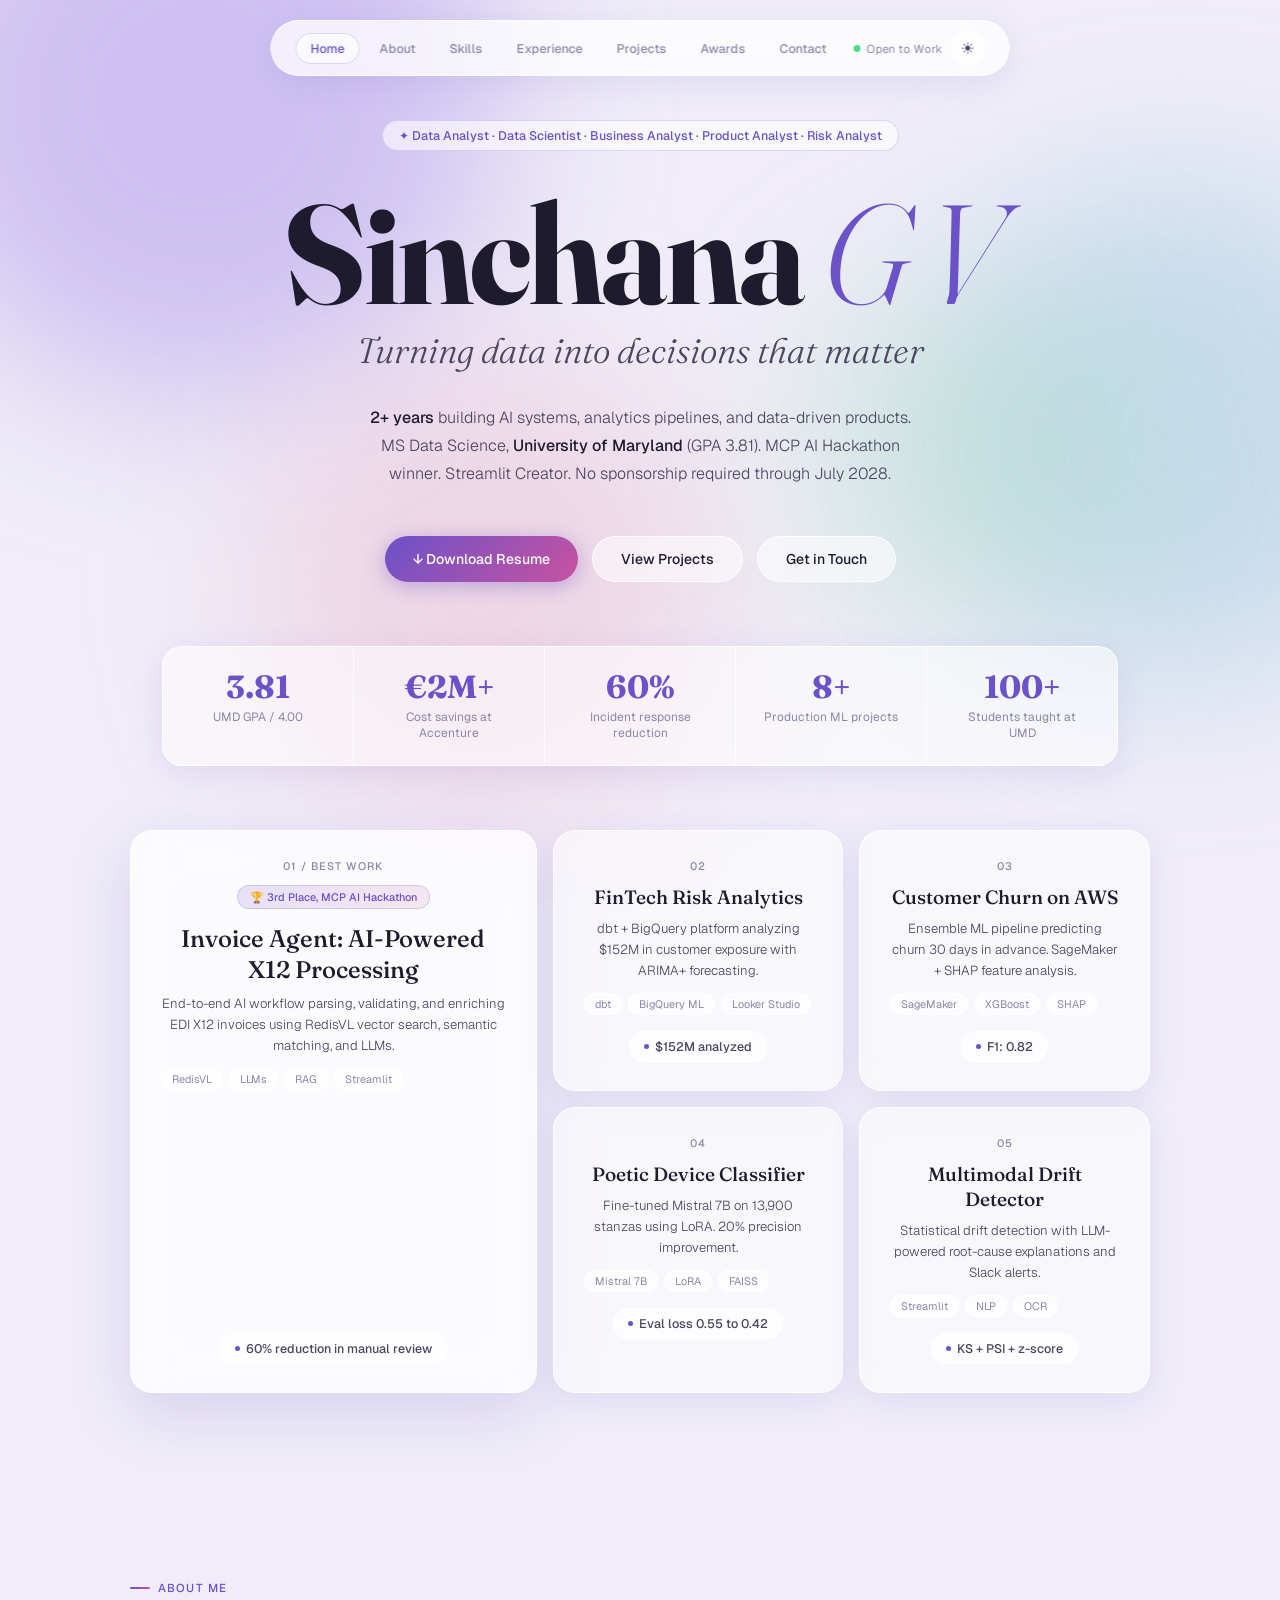
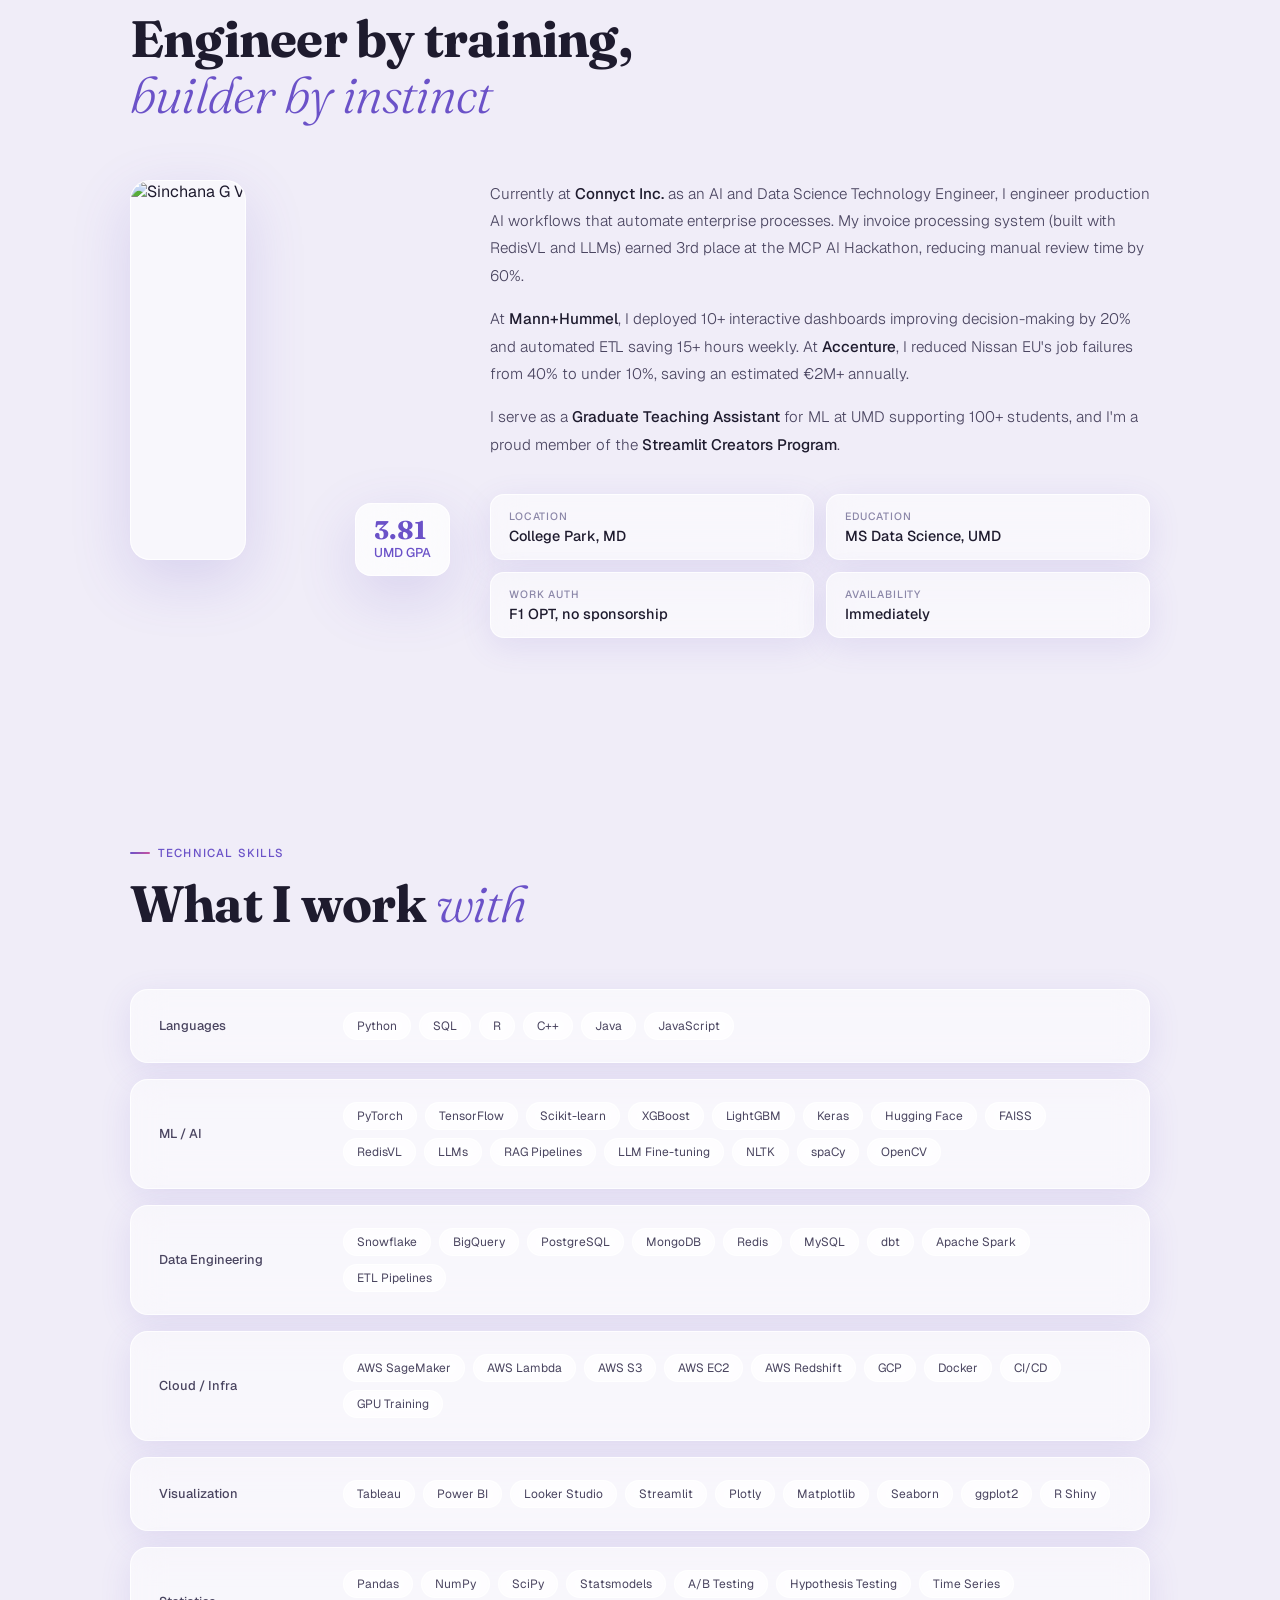
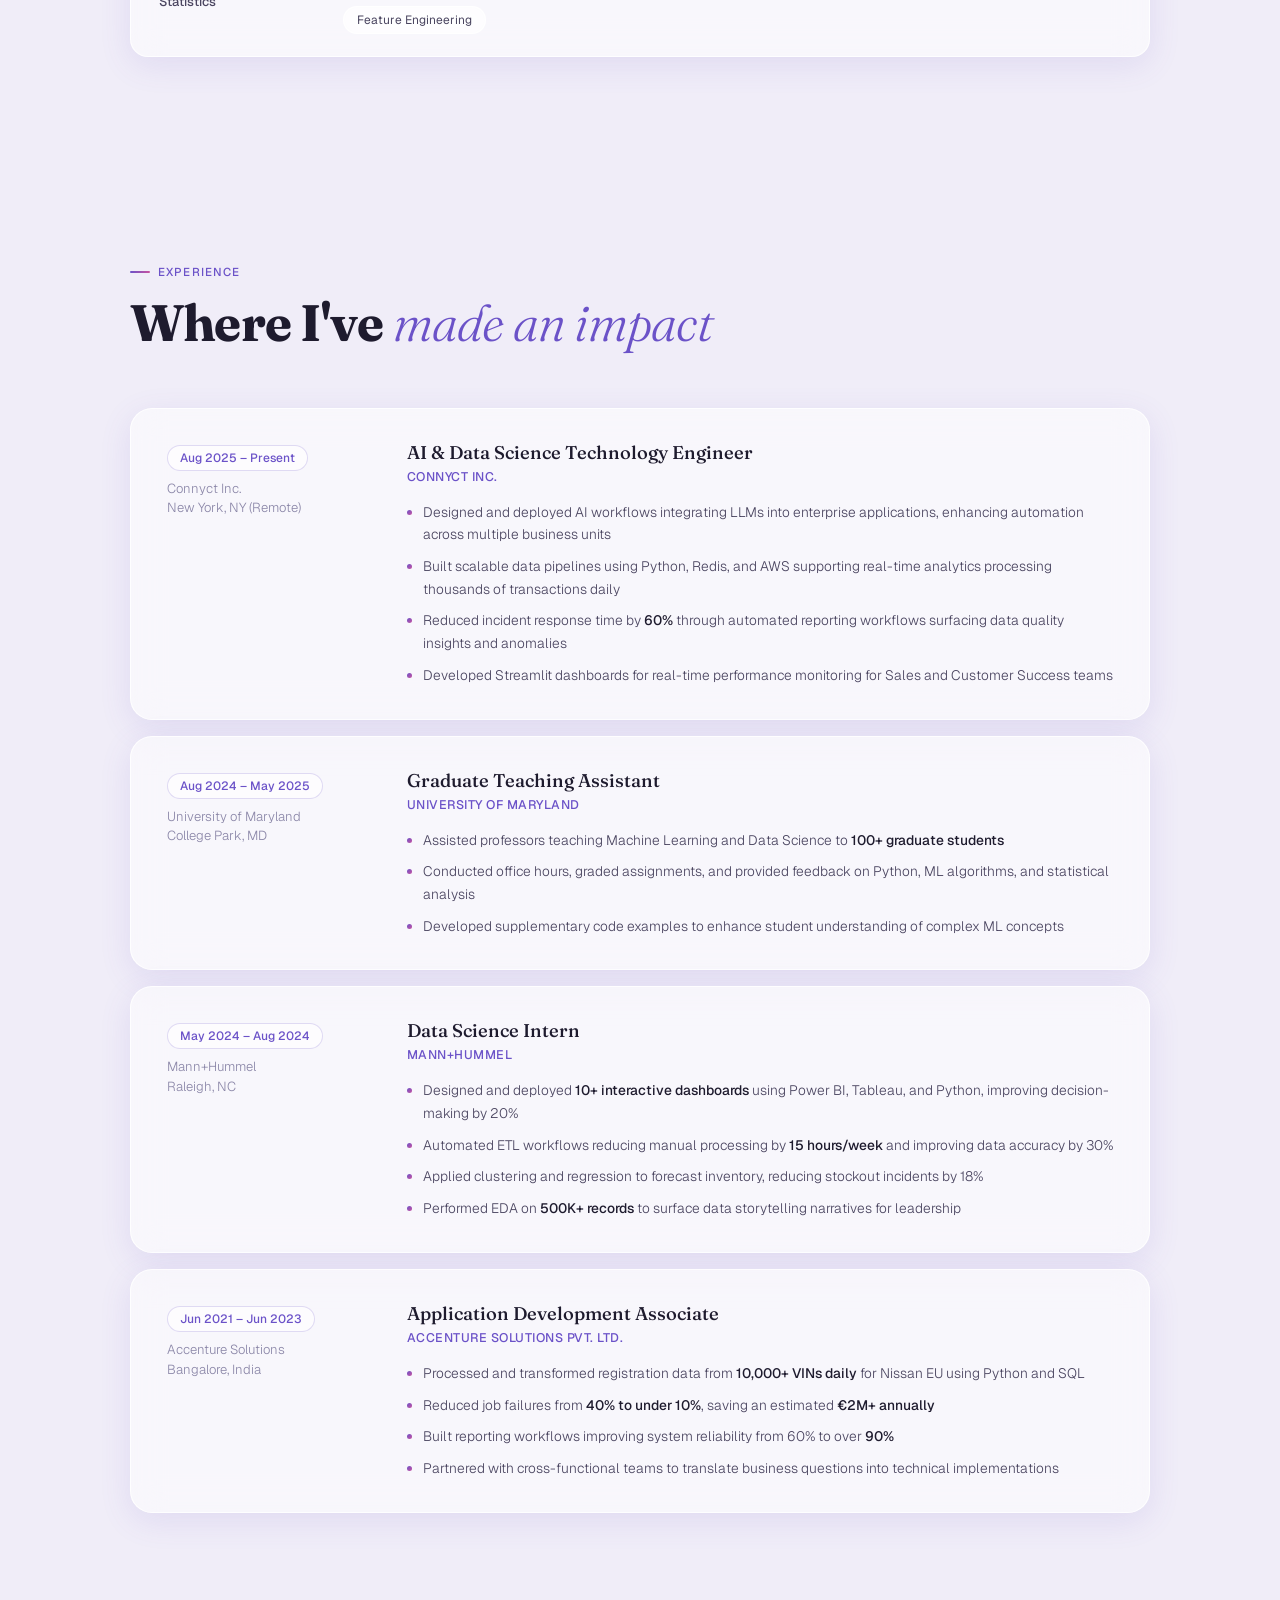
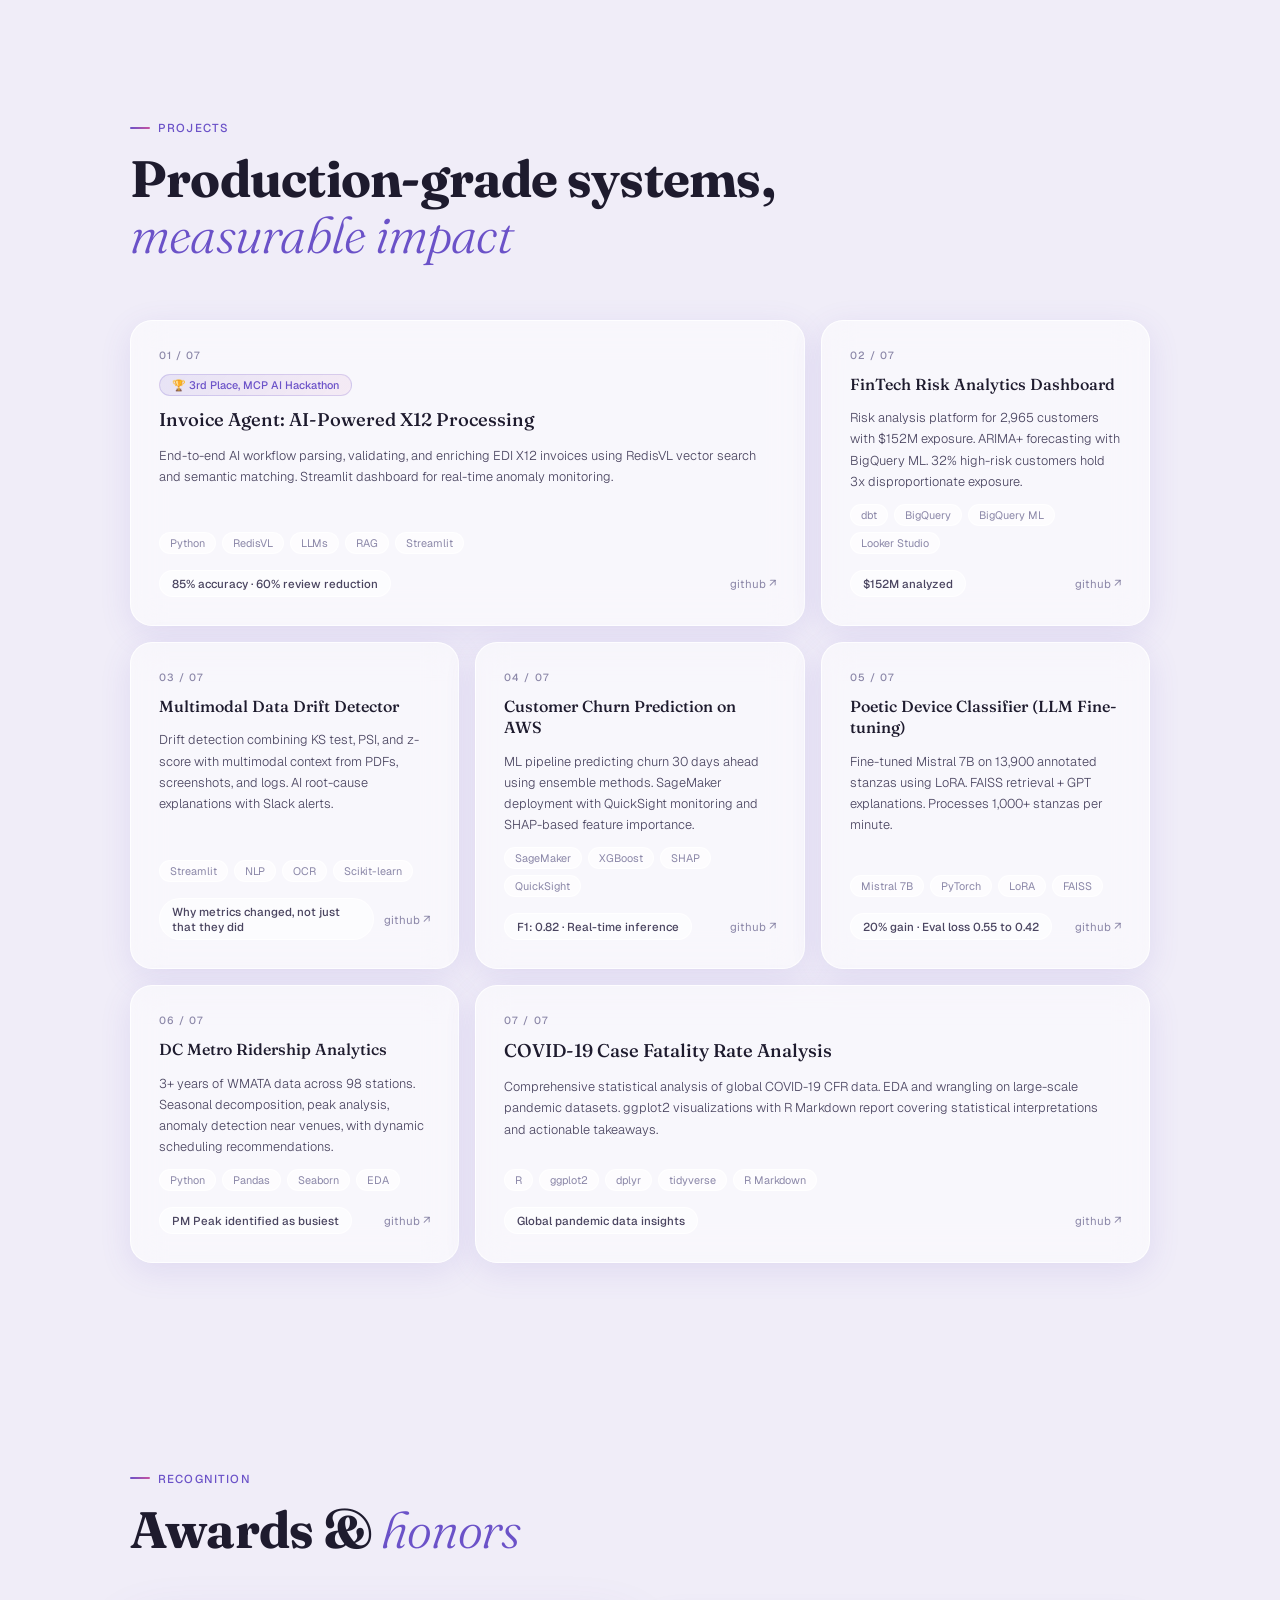
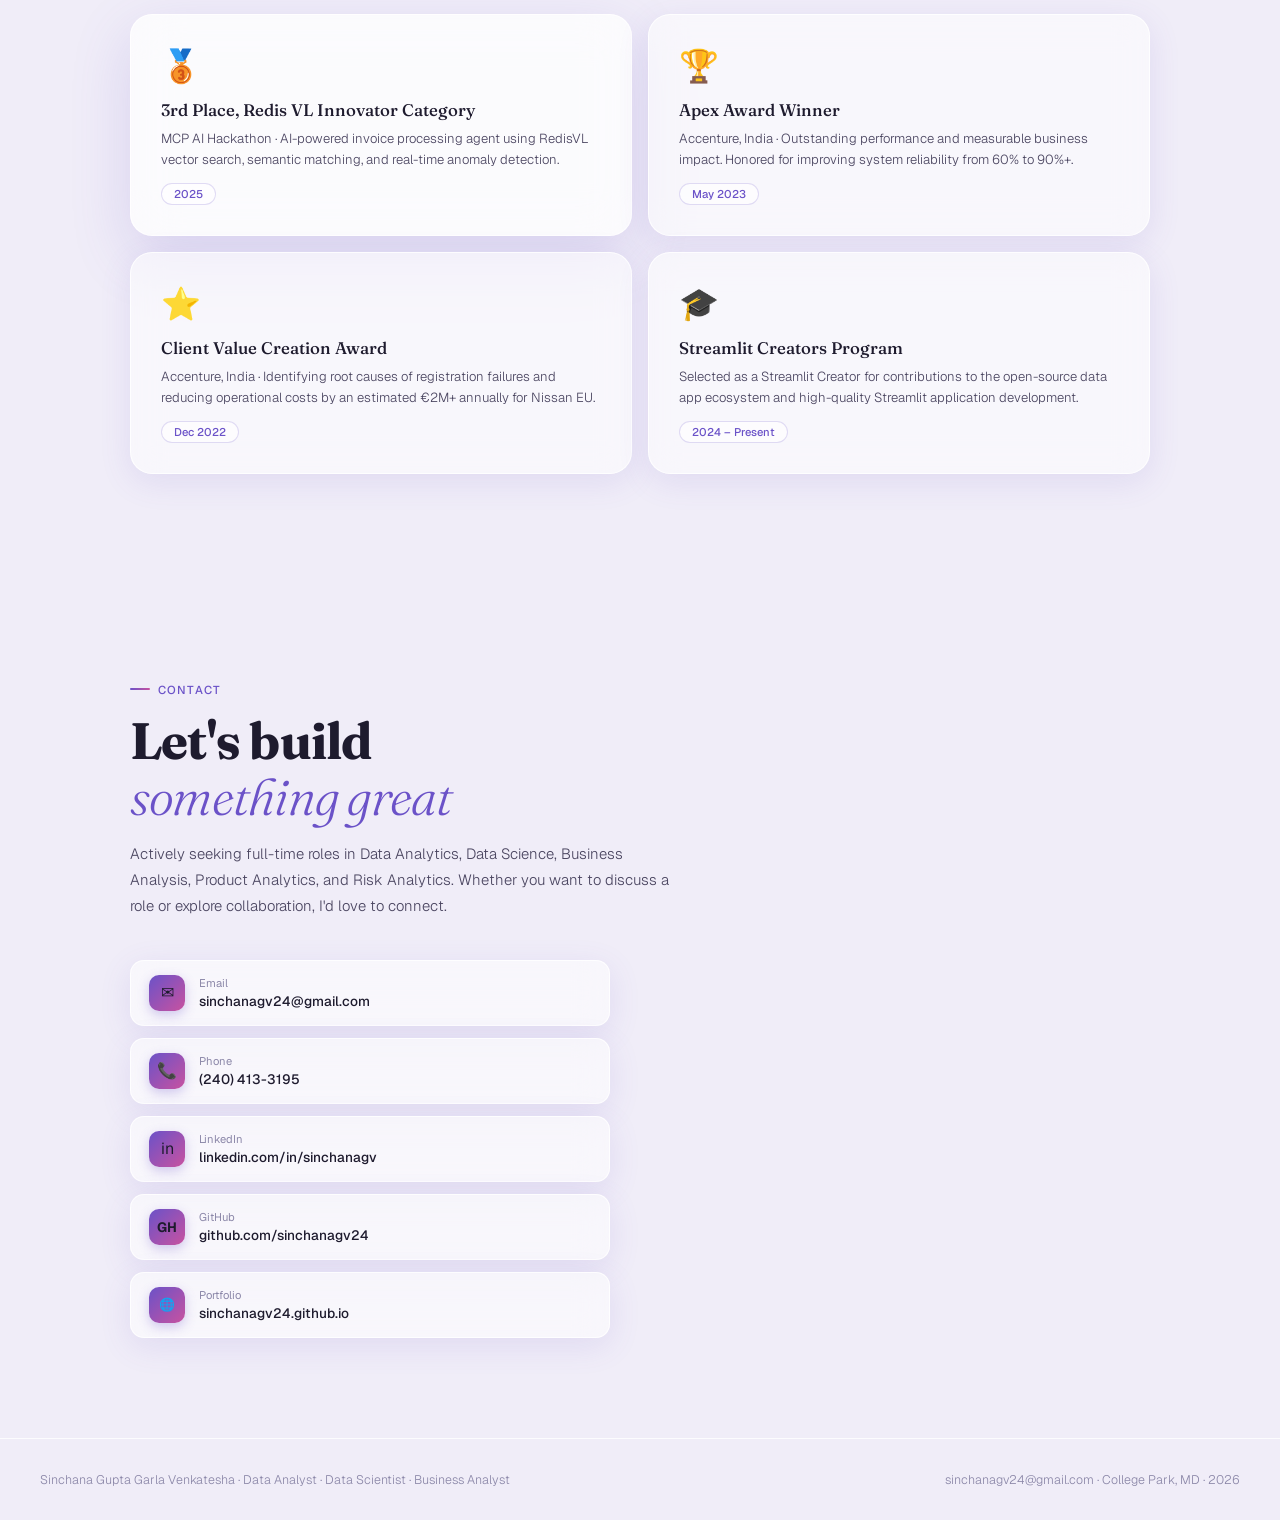
==== index.html @ f5d1636c "Update index.html" ====
<!DOCTYPE html>
<html lang="en" data-theme="light">
<head>
  <meta charset="UTF-8" />
  <meta name="viewport" content="width=device-width, initial-scale=1.0" />
  <title>Sinchana G V | Data Analyst · Data Scientist · Business Analyst</title>
  <link rel="preconnect" href="https://fonts.googleapis.com" />
  <link rel="preconnect" href="https://fonts.gstatic.com" crossorigin />
  <link href="https://fonts.googleapis.com/css2?family=Fraunces:ital,opsz,wght@0,9..144,300;0,9..144,500;0,9..144,700;1,9..144,300&family=Geist:wght@300;400;500&display=swap" rel="stylesheet" />
  <style>

    /* ═══ TOKENS ═══════════════════════════════════════════ */
    :root {
      --bg:         #F0EDF8;
      --bg-b:       #E8E3F5;
      --orb1:       rgba(178,157,235,0.55);
      --orb2:       rgba(147,197,221,0.45);
      --orb3:       rgba(235,179,200,0.4);
      --orb4:       rgba(168,220,190,0.35);
      --glass:      rgba(255,255,255,0.55);
      --glass-b:    rgba(255,255,255,0.75);
      --glass-bdr:  rgba(255,255,255,0.8);
      --text:       #1E1B2E;
      --text-2:     #4A4560;
      --muted:      #8B87A8;
      --accent:     #6B52C8;
      --accent-2:   #C852A0;
      --pill-bg:    rgba(255,255,255,0.6);
      --pill-bdr:   rgba(107,82,200,0.2);
      --shadow:     0 8px 32px rgba(107,82,200,0.12);
      --shadow-lg:  0 20px 60px rgba(107,82,200,0.18);
    }
    [data-theme="dark"] {
      --bg:         #0F0D1A;
      --bg-b:       #160F2A;
      --orb1:       rgba(100,70,180,0.4);
      --orb2:       rgba(40,110,160,0.35);
      --orb3:       rgba(160,50,120,0.3);
      --orb4:       rgba(40,140,100,0.25);
      --glass:      rgba(255,255,255,0.05);
      --glass-b:    rgba(255,255,255,0.08);
      --glass-bdr:  rgba(255,255,255,0.12);
      --text:       #EDE9FF;
      --text-2:     #B8B0D8;
      --muted:      #6B6590;
      --accent:     #9D82F0;
      --accent-2:   #F07EC0;
      --pill-bg:    rgba(255,255,255,0.06);
      --pill-bdr:   rgba(157,130,240,0.25);
      --shadow:     0 8px 32px rgba(0,0,0,0.4);
      --shadow-lg:  0 20px 60px rgba(0,0,0,0.5);
    }

    /* ═══ BASE ══════════════════════════════════════════════ */
    *, *::before, *::after { box-sizing: border-box; margin: 0; padding: 0; }
    html { scroll-behavior: smooth; }
    body {
      font-family: 'Geist', sans-serif;
      background: var(--bg);
      color: var(--text);
      overflow-x: hidden;
      transition: background 0.4s, color 0.3s;
      min-height: 100vh;
    }
    a { color: inherit; text-decoration: none; }

    /* ═══ AMBIENT ORBS ══════════════════════════════════════ */
    .orbs {
      position: fixed; inset: 0; pointer-events: none; z-index: 0;
      overflow: hidden;
    }
    .orb {
      position: absolute; border-radius: 50%;
      filter: blur(80px); animation: drift 18s ease-in-out infinite;
    }
    .orb-1 { width: 600px; height: 600px; background: var(--orb1); top: -200px; left: -100px; animation-delay: 0s; }
    .orb-2 { width: 500px; height: 500px; background: var(--orb2); top: 20%; right: -150px; animation-delay: -6s; }
    .orb-3 { width: 450px; height: 450px; background: var(--orb3); bottom: 10%; left: 20%; animation-delay: -12s; }
    .orb-4 { width: 350px; height: 350px; background: var(--orb4); bottom: 30%; right: 10%; animation-delay: -9s; }
    @keyframes drift {
      0%,100% { transform: translate(0,0) scale(1); }
      33%      { transform: translate(30px,-40px) scale(1.05); }
      66%      { transform: translate(-20px, 25px) scale(0.97); }
    }

    /* ═══ NAV ════════════════════════════════════════════════ */
    nav {
      position: fixed; top: 20px; left: 50%; transform: translateX(-50%);
      z-index: 300;
      background: var(--glass-b);
      backdrop-filter: blur(20px);
      -webkit-backdrop-filter: blur(20px);
      border: 1px solid var(--glass-bdr);
      border-radius: 999px;
      padding: 10px 24px;
      display: flex; align-items: center; gap: 6px;
      box-shadow: var(--shadow);
    }
    nav a {
      font-size: 0.78rem; font-weight: 500; color: var(--muted);
      padding: 6px 14px; border-radius: 999px;
      transition: all 0.2s; white-space: nowrap;
    }
    nav a:hover { color: var(--text); background: var(--glass); }
    nav a.active {
      color: var(--accent); background: var(--pill-bg);
      border: 1px solid var(--pill-bdr);
    }
    .nav-divider {
      width: 1px; height: 18px;
      background: var(--glass-bdr); flex-shrink: 0;
    }
    .nav-right { display: flex; align-items: center; gap: 8px; }
    .nav-status {
      display: flex; align-items: center; gap: 6px;
      font-size: 0.72rem; color: var(--muted); white-space: nowrap;
    }
    .nav-status .pulse {
      width: 7px; height: 7px; border-radius: 50%; background: #4ADE80;
      box-shadow: 0 0 0 0 rgba(74,222,128,0.6);
      animation: sonar 2s ease-out infinite;
    }
    @keyframes sonar {
      0%  { box-shadow: 0 0 0 0 rgba(74,222,128,0.6); }
      70% { box-shadow: 0 0 0 8px rgba(74,222,128,0); }
      100%{ box-shadow: 0 0 0 0 rgba(74,222,128,0); }
    }
    .theme-toggle {
      width: 34px; height: 34px; border-radius: 50%;
      background: var(--glass); border: 1px solid var(--glass-bdr);
      cursor: pointer; display: flex; align-items: center;
      justify-content: center; font-size: 1rem;
      transition: background 0.2s; color: var(--text-2);
    }
    .theme-toggle:hover { background: var(--glass-b); }

    /* ═══ LAYOUT ════════════════════════════════════════════ */
    main { position: relative; z-index: 1; }
    .wrap { max-width: 1100px; margin: 0 auto; padding: 0 40px; }

    /* ═══ GLASS CARD ════════════════════════════════════════ */
    .glass {
      background: var(--glass);
      backdrop-filter: blur(16px);
      -webkit-backdrop-filter: blur(16px);
      border: 1px solid var(--glass-bdr);
      border-radius: 24px;
      box-shadow: var(--shadow);
    }
    .glass-strong {
      background: var(--glass-b);
      backdrop-filter: blur(24px);
      -webkit-backdrop-filter: blur(24px);
      border: 1px solid var(--glass-bdr);
      border-radius: 24px;
      box-shadow: var(--shadow-lg);
    }

    /* ═══ HERO ═══════════════════════════════════════════════ */
    #home {
      min-height: 100vh;
      display: flex; flex-direction: column;
      justify-content: center; align-items: center;
      text-align: center;
      padding: 120px 40px 80px;
    }
    .hero-kicker {
      display: inline-flex; align-items: center; gap: 8px;
      font-size: 0.78rem; font-weight: 500; color: var(--accent);
      background: var(--pill-bg); border: 1px solid var(--pill-bdr);
      padding: 6px 16px; border-radius: 999px;
      margin-bottom: 36px;
      backdrop-filter: blur(8px);
    }
    .hero-name {
      font-family: 'Fraunces', serif;
      font-size: clamp(4.5rem, 11vw, 9rem);
      font-weight: 700;
      line-height: 0.95;
      letter-spacing: -0.02em;
      margin-bottom: 8px;
    }
    .hero-name .italic { font-style: italic; font-weight: 300; color: var(--accent); }
    .hero-role {
      font-family: 'Fraunces', serif;
      font-size: clamp(1.4rem, 3vw, 2.2rem);
      font-weight: 300; font-style: italic;
      color: var(--text-2); margin-bottom: 32px;
    }
    .hero-bio {
      font-size: 1rem; font-weight: 300; line-height: 1.75;
      color: var(--text-2); max-width: 560px; margin: 0 auto 48px;
    }
    .hero-bio strong { font-weight: 500; color: var(--text); }
    .hero-actions { display: flex; gap: 14px; justify-content: center; flex-wrap: wrap; }
    .btn-glow {
      padding: 13px 28px; border-radius: 999px;
      font-size: 0.88rem; font-weight: 500;
      cursor: pointer; border: none;
      display: inline-flex; align-items: center; gap: 8px;
      text-decoration: none; transition: all 0.25s;
    }
    .btn-primary {
      background: linear-gradient(135deg, var(--accent), var(--accent-2));
      color: #fff;
      box-shadow: 0 4px 20px rgba(107,82,200,0.4);
    }
    .btn-primary:hover { transform: translateY(-2px); box-shadow: 0 8px 28px rgba(107,82,200,0.5); }
    .btn-ghost {
      background: var(--glass);
      backdrop-filter: blur(12px);
      border: 1px solid var(--glass-bdr);
      color: var(--text);
    }
    .btn-ghost:hover { background: var(--glass-b); transform: translateY(-2px); }

    /* hero stat strip */
    .hero-stats {
      display: flex; gap: 0;
      margin-top: 64px;
      background: var(--glass);
      backdrop-filter: blur(16px);
      border: 1px solid var(--glass-bdr);
      border-radius: 20px;
      overflow: hidden;
      box-shadow: var(--shadow);
    }
    .h-stat {
      flex: 1; padding: 24px 28px; text-align: center;
      border-right: 1px solid var(--glass-bdr);
    }
    .h-stat:last-child { border-right: none; }
    .h-stat-val {
      font-family: 'Fraunces', serif;
      font-size: 2rem; font-weight: 700; color: var(--accent);
      line-height: 1; margin-bottom: 6px;
    }
    .h-stat-lbl { font-size: 0.75rem; font-weight: 400; color: var(--muted); }

    /* ═══ SECTION SHARED ════════════════════════════════════ */
    section { padding: 100px 0; }
    .section-tag {
      display: inline-flex; align-items: center; gap: 8px;
      font-size: 0.72rem; font-weight: 500;
      color: var(--accent); letter-spacing: 0.1em; text-transform: uppercase;
      margin-bottom: 16px;
    }
    .section-tag::before {
      content: ''; width: 20px; height: 2px;
      background: linear-gradient(90deg, var(--accent), var(--accent-2));
      border-radius: 2px;
    }
    .section-title {
      font-family: 'Fraunces', serif;
      font-size: clamp(2.2rem, 4vw, 3.5rem);
      font-weight: 700; line-height: 1.1;
      letter-spacing: -0.015em; margin-bottom: 56px;
    }
    .section-title em { font-style: italic; font-weight: 300; color: var(--accent); }

    /* ═══ FEATURED WORK ═════════════════════════════════════ */
    #home .wrap { width: 100%; max-width: 1100px; }
    .featured-grid {
      display: grid; grid-template-columns: 1.4fr 1fr 1fr;
      grid-template-rows: auto auto;
      gap: 16px; margin-top: 64px;
    }
    .feat-card {
      padding: 28px 30px; border-radius: 22px;
      transition: transform 0.25s, box-shadow 0.25s;
      cursor: default;
    }
    .feat-card:hover { transform: translateY(-4px); box-shadow: var(--shadow-lg); }
    .feat-card.big { grid-row: span 2; display: flex; flex-direction: column; justify-content: space-between; }
    .feat-num { font-size: 0.68rem; font-weight: 500; color: var(--muted); letter-spacing: 0.1em; margin-bottom: 12px; }
    .feat-card h3 { font-family: 'Fraunces', serif; font-size: 1.2rem; font-weight: 500; line-height: 1.3; margin-bottom: 8px; }
    .feat-card.big h3 { font-size: 1.5rem; }
    .feat-card p { font-size: 0.82rem; color: var(--text-2); line-height: 1.6; font-weight: 300; }
    .feat-badge {
      display: inline-flex; align-items: center; gap: 6px;
      font-size: 0.68rem; font-weight: 500;
      background: linear-gradient(135deg, rgba(107,82,200,0.15), rgba(200,82,160,0.12));
      color: var(--accent); border: 1px solid var(--pill-bdr);
      padding: 4px 12px; border-radius: 999px;
      margin-bottom: 14px;
    }
    .feat-impact {
      font-size: 0.78rem; font-weight: 500; color: var(--text-2);
      background: var(--pill-bg); border: 1px solid var(--glass-bdr);
      padding: 6px 14px; border-radius: 999px;
      display: inline-flex; align-items: center; gap: 6px;
      margin-top: 16px;
    }
    .feat-impact .dot { width: 5px; height: 5px; border-radius: 50%; background: var(--accent); }
    .feat-tech { display: flex; flex-wrap: wrap; gap: 6px; margin-top: 12px; }
    .ftag {
      font-size: 0.68rem; font-weight: 400; color: var(--muted);
      background: var(--pill-bg); border: 1px solid var(--glass-bdr);
      padding: 3px 10px; border-radius: 999px;
    }

    /* ═══ ABOUT ══════════════════════════════════════════════ */
    #about .inner {
      display: grid; grid-template-columns: 300px 1fr; gap: 60px; align-items: start;
    }
    .about-photo-wrap { position: relative; }
    .about-photo {
      width: 100%; aspect-ratio: 3/4;
      object-fit: cover; object-position: top;
      border-radius: 20px;
      border: 1px solid var(--glass-bdr);
      box-shadow: var(--shadow-lg);
    }
    .about-float-card {
      position: absolute; bottom: -16px; right: -20px;
      padding: 14px 18px; border-radius: 16px;
      font-size: 0.8rem; font-weight: 500; color: var(--accent);
      white-space: nowrap;
    }
    .about-float-card .val {
      font-family: 'Fraunces', serif;
      font-size: 1.6rem; font-weight: 700; display: block; line-height: 1;
    }
    .about-text p {
      font-size: 0.95rem; font-weight: 300; line-height: 1.8;
      color: var(--text-2); margin-bottom: 16px;
    }
    .about-text p strong { font-weight: 500; color: var(--text); }
    .about-meta-grid {
      display: grid; grid-template-columns: 1fr 1fr; gap: 12px; margin-top: 36px;
    }
    .meta-chip {
      padding: 14px 18px; border-radius: 14px;
    }
    .meta-chip-label { font-size: 0.66rem; font-weight: 500; color: var(--muted); text-transform: uppercase; letter-spacing: 0.08em; margin-bottom: 4px; }
    .meta-chip-val { font-size: 0.9rem; font-weight: 500; color: var(--text); }

    /* ═══ SKILLS ═════════════════════════════════════════════ */
    #skills .skills-wrap {
      display: flex; flex-direction: column; gap: 16px;
    }
    .skill-row {
      padding: 22px 28px; border-radius: 18px;
      display: grid; grid-template-columns: 160px 1fr; gap: 24px; align-items: center;
      transition: transform 0.2s;
    }
    .skill-row:hover { transform: translateX(4px); }
    .skill-cat {
      font-size: 0.8rem; font-weight: 500; color: var(--text-2);
    }
    .skill-pills { display: flex; flex-wrap: wrap; gap: 8px; }
    .spill {
      font-size: 0.75rem; font-weight: 400; color: var(--text-2);
      background: var(--pill-bg); border: 1px solid var(--glass-bdr);
      padding: 5px 13px; border-radius: 999px;
      transition: all 0.2s; cursor: default;
      backdrop-filter: blur(8px);
    }
    .spill:hover { color: var(--accent); border-color: var(--pill-bdr); background: var(--glass-b); }

    /* ═══ EXPERIENCE ═════════════════════════════════════════ */
    #experience .exp-cards { display: flex; flex-direction: column; gap: 16px; }
    .exp-card {
      padding: 32px 36px; border-radius: 22px;
      display: grid; grid-template-columns: 200px 1fr; gap: 40px;
      transition: transform 0.2s;
    }
    .exp-card:hover { transform: translateY(-2px); box-shadow: var(--shadow-lg); }
    .exp-aside { display: flex; flex-direction: column; gap: 8px; padding-top: 4px; }
    .exp-date {
      font-size: 0.75rem; font-weight: 500; color: var(--accent);
      background: var(--pill-bg); border: 1px solid var(--pill-bdr);
      padding: 4px 12px; border-radius: 999px; display: inline-block; width: fit-content;
    }
    .exp-where { font-size: 0.82rem; color: var(--muted); font-weight: 300; line-height: 1.5; }
    .exp-role { font-family: 'Fraunces', serif; font-size: 1.15rem; font-weight: 500; margin-bottom: 4px; }
    .exp-co { font-size: 0.78rem; font-weight: 500; color: var(--accent); letter-spacing: 0.04em; text-transform: uppercase; margin-bottom: 16px; }
    .exp-bullets { list-style: none; display: flex; flex-direction: column; gap: 9px; }
    .exp-bullets li {
      font-size: 0.86rem; font-weight: 300; color: var(--text-2);
      line-height: 1.65; padding-left: 16px; position: relative;
    }
    .exp-bullets li::before {
      content: ''; position: absolute; left: 0; top: 9px;
      width: 5px; height: 5px; border-radius: 50%;
      background: linear-gradient(135deg, var(--accent), var(--accent-2));
    }
    .exp-bullets li strong { color: var(--text); font-weight: 500; }

    /* ═══ PROJECTS ═══════════════════════════════════════════ */
    #projects .proj-grid {
      display: grid; grid-template-columns: repeat(3, 1fr); gap: 16px;
    }
    .proj-card {
      padding: 28px; border-radius: 22px;
      display: flex; flex-direction: column; gap: 12px;
      transition: transform 0.25s, box-shadow 0.25s;
    }
    .proj-card:hover { transform: translateY(-5px); box-shadow: var(--shadow-lg); }
    .proj-card.wide { grid-column: span 2; }
    .proj-num { font-size: 0.65rem; font-weight: 500; color: var(--muted); letter-spacing: 0.1em; }
    .proj-award-tag {
      display: inline-flex; align-items: center; gap: 6px;
      font-size: 0.68rem; font-weight: 500; color: var(--accent);
      background: linear-gradient(135deg, rgba(107,82,200,0.12), rgba(200,82,160,0.08));
      border: 1px solid var(--pill-bdr); padding: 3px 12px; border-radius: 999px; width: fit-content;
    }
    .proj-card h3 { font-family: 'Fraunces', serif; font-size: 1rem; font-weight: 500; line-height: 1.35; }
    .proj-card.wide h3 { font-size: 1.15rem; }
    .proj-card p { font-size: 0.8rem; color: var(--text-2); font-weight: 300; line-height: 1.65; flex: 1; }
    .proj-tags { display: flex; flex-wrap: wrap; gap: 6px; }
    .ptag {
      font-size: 0.68rem; color: var(--muted);
      background: var(--pill-bg); border: 1px solid var(--glass-bdr);
      padding: 3px 10px; border-radius: 999px;
    }
    .proj-foot {
      display: flex; align-items: center; justify-content: space-between;
      gap: 10px; padding-top: 4px;
    }
    .proj-impact-pill {
      font-size: 0.72rem; font-weight: 500; color: var(--text-2);
      background: var(--glass); border: 1px solid var(--glass-bdr);
      padding: 5px 12px; border-radius: 999px;
    }
    .proj-gh {
      font-size: 0.72rem; font-weight: 400; color: var(--muted);
      transition: color 0.15s; white-space: nowrap;
    }
    .proj-gh:hover { color: var(--accent); }

    /* ═══ AWARDS ═════════════════════════════════════════════ */
    #awards .awards-grid {
      display: grid; grid-template-columns: repeat(2, 1fr); gap: 16px;
    }
    .award-card { padding: 30px; border-radius: 22px; transition: transform 0.2s; }
    .award-card:hover { transform: translateY(-3px); box-shadow: var(--shadow-lg); }
    .award-icon { font-size: 2rem; margin-bottom: 14px; display: block; }
    .award-card h3 { font-family: 'Fraunces', serif; font-size: 1.05rem; font-weight: 500; margin-bottom: 8px; }
    .award-card p { font-size: 0.82rem; color: var(--text-2); font-weight: 300; line-height: 1.6; margin-bottom: 12px; }
    .award-when {
      font-size: 0.7rem; font-weight: 500; color: var(--accent);
      background: var(--pill-bg); border: 1px solid var(--pill-bdr);
      padding: 3px 12px; border-radius: 999px; display: inline-block;
    }

    /* ═══ CONTACT ════════════════════════════════════════════ */
    #contact .contact-wrap {
      display: grid; grid-template-columns: 1fr; gap: 24px; align-items: start;
      max-width: 580px;
    }
    #contact h2 { margin-bottom: 20px; }
    #contact .sub {
      font-size: 0.93rem; font-weight: 300; color: var(--text-2);
      line-height: 1.75; margin-bottom: 36px;
    }
    .contact-links { display: flex; flex-direction: column; gap: 12px; }
    .clink {
      display: flex; align-items: center; gap: 14px;
      padding: 14px 18px; border-radius: 14px;
      font-size: 0.88rem; font-weight: 400;
      transition: transform 0.2s, box-shadow 0.2s;
    }
    .clink:hover { transform: translateX(4px); box-shadow: var(--shadow); }
    .clink-icon {
      width: 36px; height: 36px; border-radius: 10px;
      background: linear-gradient(135deg, var(--accent), var(--accent-2));
      display: flex; align-items: center; justify-content: center;
      font-size: 1rem; flex-shrink: 0;
      box-shadow: 0 4px 12px rgba(107,82,200,0.3);
    }
    .clink-label { font-size: 0.7rem; color: var(--muted); margin-bottom: 2px; font-weight: 400; }
    .clink-val { font-size: 0.85rem; font-weight: 500; color: var(--text); }
    .form-glass { padding: 36px; border-radius: 24px; }
    .form-glass h3 {
      font-family: 'Fraunces', serif; font-size: 1.3rem;
      font-weight: 500; margin-bottom: 6px;
    }
    .form-glass .sub2 { font-size: 0.82rem; color: var(--muted); margin-bottom: 24px; font-weight: 300; }
    .fg { margin-bottom: 14px; }
    .fg label { font-size: 0.72rem; font-weight: 500; color: var(--muted); text-transform: uppercase; letter-spacing: 0.08em; display: block; margin-bottom: 6px; }
    .fg input, .fg textarea {
      width: 100%;
      background: var(--pill-bg);
      border: 1px solid var(--glass-bdr);
      border-radius: 12px;
      padding: 11px 16px;
      font-size: 0.88rem; color: var(--text);
      font-family: 'Geist', sans-serif;
      outline: none; transition: border-color 0.2s, box-shadow 0.2s;
      backdrop-filter: blur(8px);
    }
    .fg input:focus, .fg textarea:focus {
      border-color: var(--accent);
      box-shadow: 0 0 0 3px rgba(107,82,200,0.12);
    }
    .fg textarea { resize: vertical; min-height: 90px; }
    [data-theme="dark"] .fg input,
    [data-theme="dark"] .fg textarea { background: rgba(255,255,255,0.05); }

    /* ═══ FOOTER ═════════════════════════════════════════════ */
    footer {
      position: relative; z-index: 1;
      padding: 32px 40px;
      border-top: 1px solid var(--glass-bdr);
      display: flex; justify-content: space-between; align-items: center;
    }
    footer span { font-size: 0.78rem; color: var(--muted); font-weight: 300; }

    /* REVEAL */
    .reveal { opacity: 1; transform: none; }




    /* ═══ RESPONSIVE ═════════════════════════════════════════ */
    @media (max-width: 980px) {
      nav .topbar-nav { display: none; }
      #about .inner { grid-template-columns: 1fr; }
      .about-float-card { display: none; }
      .featured-grid { grid-template-columns: 1fr; }
      .feat-card.big { grid-row: span 1; }
      #projects .proj-grid { grid-template-columns: 1fr; }
      .proj-card.wide { grid-column: span 1; }
      .exp-card { grid-template-columns: 1fr; gap: 12px; }
      #awards .awards-grid { grid-template-columns: 1fr; }
      #contact .contact-wrap { grid-template-columns: 1fr; }
      .h-stat-val { font-size: 1.4rem; }
      .wrap { padding: 0 20px; }
      nav { width: calc(100% - 40px); justify-content: space-between; padding: 10px 16px; border-radius: 16px; top: 12px; }
      footer { flex-direction: column; gap: 8px; text-align: center; }
      .hero-stats { flex-direction: column; }
      .h-stat { border-right: none; border-bottom: 1px solid var(--glass-bdr); }
      .h-stat:last-child { border-bottom: none; }
      .about-meta-grid { grid-template-columns: 1fr; }
      .skill-row { grid-template-columns: 1fr; gap: 12px; }
    }
  </style>
</head>
<body>

<!-- AMBIENT ORBS -->
<div class="orbs">
  <div class="orb orb-1"></div>
  <div class="orb orb-2"></div>
  <div class="orb orb-3"></div>
  <div class="orb orb-4"></div>
</div>

<!-- FLOATING NAV -->
<nav>
  <a href="#home" class="active">Home</a>
  <a href="#about">About</a>
  <a href="#skills">Skills</a>
  <a href="#experience">Experience</a>
  <a href="#projects">Projects</a>
  <a href="#awards">Awards</a>
  <a href="#contact">Contact</a>
  <div class="nav-divider"></div>
  <div class="nav-right">
    <div class="nav-status"><span class="pulse"></span>Open to Work</div>
    <button class="theme-toggle" onclick="toggleTheme()" id="themeBtn">☀</button>
  </div>
</nav>

<main>

  <!-- HOME -->
  <section id="home">
    <div class="wrap" style="display:flex;flex-direction:column;align-items:center;text-align:center;">
      <div class="hero-kicker">✦ Data Analyst · Data Scientist · Business Analyst · Product Analyst · Risk Analyst</div>
      <h1 class="hero-name">
        Sinchana <span class="italic">G V</span>
      </h1>
      <p class="hero-role">Turning data into decisions that matter</p>
      <p class="hero-bio">
        <strong>2+ years</strong> building AI systems, analytics pipelines, and data-driven products.
        MS Data Science, <strong>University of Maryland</strong> (GPA 3.81).
        MCP AI Hackathon winner. Streamlit Creator. No sponsorship required through July 2028.
      </p>
      <div class="hero-actions">
        <a href="https://drive.google.com/file/d/10UskaZcPYVKGHwvCNQ_ndmOAbxJNDAQP/view" target="_blank" class="btn-glow btn-primary">↓ Download Resume</a>
        <a href="#projects" class="btn-glow btn-ghost">View Projects</a>
        <a href="mailto:sinchanagv24@gmail.com" class="btn-glow btn-ghost">Get in Touch</a>
      </div>

      <div class="hero-stats">
        <div class="h-stat"><div class="h-stat-val">3.81</div><div class="h-stat-lbl">UMD GPA / 4.00</div></div>
        <div class="h-stat"><div class="h-stat-val">€2M+</div><div class="h-stat-lbl">Cost savings at Accenture</div></div>
        <div class="h-stat"><div class="h-stat-val">60%</div><div class="h-stat-lbl">Incident response reduction</div></div>
        <div class="h-stat"><div class="h-stat-val">8+</div><div class="h-stat-lbl">Production ML projects</div></div>
        <div class="h-stat"><div class="h-stat-val">100+</div><div class="h-stat-lbl">Students taught at UMD</div></div>
      </div>

      <!-- FEATURED WORK CARDS -->
      <div class="featured-grid" style="width:100%;margin-top:64px;">
        <div class="feat-card glass-strong big">
          <div>
            <div class="feat-num">01 / BEST WORK</div>
            <span class="feat-badge">🏆 3rd Place, MCP AI Hackathon</span>
            <h3>Invoice Agent: AI-Powered X12 Processing</h3>
            <p>End-to-end AI workflow parsing, validating, and enriching EDI X12 invoices using RedisVL vector search, semantic matching, and LLMs.</p>
            <div class="feat-tech">
              <span class="ftag">RedisVL</span><span class="ftag">LLMs</span>
              <span class="ftag">RAG</span><span class="ftag">Streamlit</span>
            </div>
          </div>
          <div>
            <div class="feat-impact"><span class="dot"></span>60% reduction in manual review</div>
          </div>
        </div>
        <div class="feat-card glass">
          <div class="feat-num">02</div>
          <h3>FinTech Risk Analytics</h3>
          <p>dbt + BigQuery platform analyzing $152M in customer exposure with ARIMA+ forecasting.</p>
          <div class="feat-tech"><span class="ftag">dbt</span><span class="ftag">BigQuery ML</span><span class="ftag">Looker Studio</span></div>
          <div class="feat-impact"><span class="dot"></span>$152M analyzed</div>
        </div>
        <div class="feat-card glass">
          <div class="feat-num">03</div>
          <h3>Customer Churn on AWS</h3>
          <p>Ensemble ML pipeline predicting churn 30 days in advance. SageMaker + SHAP feature analysis.</p>
          <div class="feat-tech"><span class="ftag">SageMaker</span><span class="ftag">XGBoost</span><span class="ftag">SHAP</span></div>
          <div class="feat-impact"><span class="dot"></span>F1: 0.82</div>
        </div>
        <div class="feat-card glass">
          <div class="feat-num">04</div>
          <h3>Poetic Device Classifier</h3>
          <p>Fine-tuned Mistral 7B on 13,900 stanzas using LoRA. 20% precision improvement.</p>
          <div class="feat-tech"><span class="ftag">Mistral 7B</span><span class="ftag">LoRA</span><span class="ftag">FAISS</span></div>
          <div class="feat-impact"><span class="dot"></span>Eval loss 0.55 to 0.42</div>
        </div>
        <div class="feat-card glass">
          <div class="feat-num">05</div>
          <h3>Multimodal Drift Detector</h3>
          <p>Statistical drift detection with LLM-powered root-cause explanations and Slack alerts.</p>
          <div class="feat-tech"><span class="ftag">Streamlit</span><span class="ftag">NLP</span><span class="ftag">OCR</span></div>
          <div class="feat-impact"><span class="dot"></span>KS + PSI + z-score</div>
        </div>
      </div>
    </div>
  </section>

  <!-- ABOUT -->
  <section id="about" class="reveal">
    <div class="wrap">
      <div class="section-tag">About Me</div>
      <h2 class="section-title">Engineer by training,<br><em>builder by instinct</em></h2>
      <div class="inner">
        <div class="about-photo-wrap">
          <img src="assets/img/SG.JPEG" alt="Sinchana G V" class="about-photo"
               onerror="this.style.background='var(--glass)';this.style.minHeight='380px'" />
          <div class="about-float-card glass-strong">
            <span class="val">3.81</span>UMD GPA
          </div>
        </div>
        <div class="about-text">
          <p>Currently at <strong>Connyct Inc.</strong> as an AI and Data Science Technology Engineer, I engineer production AI workflows that automate enterprise processes. My invoice processing system (built with RedisVL and LLMs) earned 3rd place at the MCP AI Hackathon, reducing manual review time by 60%.</p>
          <p>At <strong>Mann+Hummel</strong>, I deployed 10+ interactive dashboards improving decision-making by 20% and automated ETL saving 15+ hours weekly. At <strong>Accenture</strong>, I reduced Nissan EU's job failures from 40% to under 10%, saving an estimated €2M+ annually.</p>
          <p>I serve as a <strong>Graduate Teaching Assistant</strong> for ML at UMD supporting 100+ students, and I'm a proud member of the <strong>Streamlit Creators Program</strong>.</p>
          <div class="about-meta-grid">
            <div class="meta-chip glass"><div class="meta-chip-label">Location</div><div class="meta-chip-val">College Park, MD</div></div>
            <div class="meta-chip glass"><div class="meta-chip-label">Education</div><div class="meta-chip-val">MS Data Science, UMD</div></div>
            <div class="meta-chip glass"><div class="meta-chip-label">Work Auth</div><div class="meta-chip-val">F1 OPT, no sponsorship</div></div>
            <div class="meta-chip glass"><div class="meta-chip-label">Availability</div><div class="meta-chip-val">Immediately</div></div>
          </div>
        </div>
      </div>
    </div>
  </section>

  <!-- SKILLS -->
  <section id="skills" class="reveal">
    <div class="wrap">
      <div class="section-tag">Technical Skills</div>
      <h2 class="section-title">What I work <em>with</em></h2>
      <div class="skills-wrap">
        <div class="skill-row glass">
          <div class="skill-cat">Languages</div>
          <div class="skill-pills"><span class="spill">Python</span><span class="spill">SQL</span><span class="spill">R</span><span class="spill">C++</span><span class="spill">Java</span><span class="spill">JavaScript</span></div>
        </div>
        <div class="skill-row glass">
          <div class="skill-cat">ML / AI</div>
          <div class="skill-pills"><span class="spill">PyTorch</span><span class="spill">TensorFlow</span><span class="spill">Scikit-learn</span><span class="spill">XGBoost</span><span class="spill">LightGBM</span><span class="spill">Keras</span><span class="spill">Hugging Face</span><span class="spill">FAISS</span><span class="spill">RedisVL</span><span class="spill">LLMs</span><span class="spill">RAG Pipelines</span><span class="spill">LLM Fine-tuning</span><span class="spill">NLTK</span><span class="spill">spaCy</span><span class="spill">OpenCV</span></div>
        </div>
        <div class="skill-row glass">
          <div class="skill-cat">Data Engineering</div>
          <div class="skill-pills"><span class="spill">Snowflake</span><span class="spill">BigQuery</span><span class="spill">PostgreSQL</span><span class="spill">MongoDB</span><span class="spill">Redis</span><span class="spill">MySQL</span><span class="spill">dbt</span><span class="spill">Apache Spark</span><span class="spill">ETL Pipelines</span></div>
        </div>
        <div class="skill-row glass">
          <div class="skill-cat">Cloud / Infra</div>
          <div class="skill-pills"><span class="spill">AWS SageMaker</span><span class="spill">AWS Lambda</span><span class="spill">AWS S3</span><span class="spill">AWS EC2</span><span class="spill">AWS Redshift</span><span class="spill">GCP</span><span class="spill">Docker</span><span class="spill">CI/CD</span><span class="spill">GPU Training</span></div>
        </div>
        <div class="skill-row glass">
          <div class="skill-cat">Visualization</div>
          <div class="skill-pills"><span class="spill">Tableau</span><span class="spill">Power BI</span><span class="spill">Looker Studio</span><span class="spill">Streamlit</span><span class="spill">Plotly</span><span class="spill">Matplotlib</span><span class="spill">Seaborn</span><span class="spill">ggplot2</span><span class="spill">R Shiny</span></div>
        </div>
        <div class="skill-row glass">
          <div class="skill-cat">Statistics</div>
          <div class="skill-pills"><span class="spill">Pandas</span><span class="spill">NumPy</span><span class="spill">SciPy</span><span class="spill">Statsmodels</span><span class="spill">A/B Testing</span><span class="spill">Hypothesis Testing</span><span class="spill">Time Series</span><span class="spill">Feature Engineering</span></div>
        </div>
      </div>
    </div>
  </section>

  <!-- EXPERIENCE -->
  <section id="experience" class="reveal">
    <div class="wrap">
      <div class="section-tag">Experience</div>
      <h2 class="section-title">Where I've <em>made an impact</em></h2>
      <div class="exp-cards">

        <div class="exp-card glass">
          <div class="exp-aside">
            <span class="exp-date">Aug 2025 – Present</span>
            <div class="exp-where">Connyct Inc.<br>New York, NY (Remote)</div>
          </div>
          <div>
            <div class="exp-role">AI &amp; Data Science Technology Engineer</div>
            <div class="exp-co">Connyct Inc.</div>
            <ul class="exp-bullets">
              <li>Designed and deployed AI workflows integrating LLMs into enterprise applications, enhancing automation across multiple business units</li>
              <li>Built scalable data pipelines using Python, Redis, and AWS supporting real-time analytics processing thousands of transactions daily</li>
              <li>Reduced incident response time by <strong>60%</strong> through automated reporting workflows surfacing data quality insights and anomalies</li>
              <li>Developed Streamlit dashboards for real-time performance monitoring for Sales and Customer Success teams</li>
            </ul>
          </div>
        </div>

        <div class="exp-card glass">
          <div class="exp-aside">
            <span class="exp-date">Aug 2024 – May 2025</span>
            <div class="exp-where">University of Maryland<br>College Park, MD</div>
          </div>
          <div>
            <div class="exp-role">Graduate Teaching Assistant</div>
            <div class="exp-co">University of Maryland</div>
            <ul class="exp-bullets">
              <li>Assisted professors teaching Machine Learning and Data Science to <strong>100+ graduate students</strong></li>
              <li>Conducted office hours, graded assignments, and provided feedback on Python, ML algorithms, and statistical analysis</li>
              <li>Developed supplementary code examples to enhance student understanding of complex ML concepts</li>
            </ul>
          </div>
        </div>

        <div class="exp-card glass">
          <div class="exp-aside">
            <span class="exp-date">May 2024 – Aug 2024</span>
            <div class="exp-where">Mann+Hummel<br>Raleigh, NC</div>
          </div>
          <div>
            <div class="exp-role">Data Science Intern</div>
            <div class="exp-co">Mann+Hummel</div>
            <ul class="exp-bullets">
              <li>Designed and deployed <strong>10+ interactive dashboards</strong> using Power BI, Tableau, and Python, improving decision-making by 20%</li>
              <li>Automated ETL workflows reducing manual processing by <strong>15 hours/week</strong> and improving data accuracy by 30%</li>
              <li>Applied clustering and regression to forecast inventory, reducing stockout incidents by 18%</li>
              <li>Performed EDA on <strong>500K+ records</strong> to surface data storytelling narratives for leadership</li>
            </ul>
          </div>
        </div>

        <div class="exp-card glass">
          <div class="exp-aside">
            <span class="exp-date">Jun 2021 – Jun 2023</span>
            <div class="exp-where">Accenture Solutions<br>Bangalore, India</div>
          </div>
          <div>
            <div class="exp-role">Application Development Associate</div>
            <div class="exp-co">Accenture Solutions Pvt. Ltd.</div>
            <ul class="exp-bullets">
              <li>Processed and transformed registration data from <strong>10,000+ VINs daily</strong> for Nissan EU using Python and SQL</li>
              <li>Reduced job failures from <strong>40% to under 10%</strong>, saving an estimated <strong>€2M+ annually</strong></li>
              <li>Built reporting workflows improving system reliability from 60% to over <strong>90%</strong></li>
              <li>Partnered with cross-functional teams to translate business questions into technical implementations</li>
            </ul>
          </div>
        </div>

      </div>
    </div>
  </section>

  <!-- PROJECTS -->
  <section id="projects" class="reveal">
    <div class="wrap">
      <div class="section-tag">Projects</div>
      <h2 class="section-title">Production-grade systems,<br><em>measurable impact</em></h2>
      <div class="proj-grid">

        <div class="proj-card glass wide">
          <div class="proj-num">01 / 07</div>
          <span class="proj-award-tag">🏆 3rd Place, MCP AI Hackathon</span>
          <h3>Invoice Agent: AI-Powered X12 Processing</h3>
          <p>End-to-end AI workflow parsing, validating, and enriching EDI X12 invoices using RedisVL vector search and semantic matching. Streamlit dashboard for real-time anomaly monitoring.</p>
          <div class="proj-tags"><span class="ptag">Python</span><span class="ptag">RedisVL</span><span class="ptag">LLMs</span><span class="ptag">RAG</span><span class="ptag">Streamlit</span></div>
          <div class="proj-foot">
            <span class="proj-impact-pill">85% accuracy · 60% review reduction</span>
            <a href="https://github.com/sinchanagv24/invoice-agent-x12-starter" target="_blank" class="proj-gh">github ↗</a>
          </div>
        </div>

        <div class="proj-card glass">
          <div class="proj-num">02 / 07</div>
          <h3>FinTech Risk Analytics Dashboard</h3>
          <p>Risk analysis platform for 2,965 customers with $152M exposure. ARIMA+ forecasting with BigQuery ML. 32% high-risk customers hold 3x disproportionate exposure.</p>
          <div class="proj-tags"><span class="ptag">dbt</span><span class="ptag">BigQuery</span><span class="ptag">BigQuery ML</span><span class="ptag">Looker Studio</span></div>
          <div class="proj-foot">
            <span class="proj-impact-pill">$152M analyzed</span>
            <a href="https://github.com/sinchanagv24/fintech_dbt" target="_blank" class="proj-gh">github ↗</a>
          </div>
        </div>

        <div class="proj-card glass">
          <div class="proj-num">03 / 07</div>
          <h3>Multimodal Data Drift Detector</h3>
          <p>Drift detection combining KS test, PSI, and z-score with multimodal context from PDFs, screenshots, and logs. AI root-cause explanations with Slack alerts.</p>
          <div class="proj-tags"><span class="ptag">Streamlit</span><span class="ptag">NLP</span><span class="ptag">OCR</span><span class="ptag">Scikit-learn</span></div>
          <div class="proj-foot">
            <span class="proj-impact-pill">Why metrics changed, not just that they did</span>
            <a href="https://github.com/sinchanagv24/mm-drift-detector" target="_blank" class="proj-gh">github ↗</a>
          </div>
        </div>

        <div class="proj-card glass">
          <div class="proj-num">04 / 07</div>
          <h3>Customer Churn Prediction on AWS</h3>
          <p>ML pipeline predicting churn 30 days ahead using ensemble methods. SageMaker deployment with QuickSight monitoring and SHAP-based feature importance.</p>
          <div class="proj-tags"><span class="ptag">SageMaker</span><span class="ptag">XGBoost</span><span class="ptag">SHAP</span><span class="ptag">QuickSight</span></div>
          <div class="proj-foot">
            <span class="proj-impact-pill">F1: 0.82 · Real-time inference</span>
            <a href="https://github.com/sinchanagv24/customer-churn-pred-aws" target="_blank" class="proj-gh">github ↗</a>
          </div>
        </div>

        <div class="proj-card glass">
          <div class="proj-num">05 / 07</div>
          <h3>Poetic Device Classifier (LLM Fine-tuning)</h3>
          <p>Fine-tuned Mistral 7B on 13,900 annotated stanzas using LoRA. FAISS retrieval + GPT explanations. Processes 1,000+ stanzas per minute.</p>
          <div class="proj-tags"><span class="ptag">Mistral 7B</span><span class="ptag">PyTorch</span><span class="ptag">LoRA</span><span class="ptag">FAISS</span></div>
          <div class="proj-foot">
            <span class="proj-impact-pill">20% gain · Eval loss 0.55 to 0.42</span>
            <a href="https://github.com/sinchanagv24/Poetic-device-classifier" target="_blank" class="proj-gh">github ↗</a>
          </div>
        </div>

        <div class="proj-card glass">
          <div class="proj-num">06 / 07</div>
          <h3>DC Metro Ridership Analytics</h3>
          <p>3+ years of WMATA data across 98 stations. Seasonal decomposition, peak analysis, anomaly detection near venues, with dynamic scheduling recommendations.</p>
          <div class="proj-tags"><span class="ptag">Python</span><span class="ptag">Pandas</span><span class="ptag">Seaborn</span><span class="ptag">EDA</span></div>
          <div class="proj-foot">
            <span class="proj-impact-pill">PM Peak identified as busiest</span>
            <a href="https://github.com/sinchanagv24/DC-metro-ridership-analysis" target="_blank" class="proj-gh">github ↗</a>
          </div>
        </div>

        <div class="proj-card glass wide">
          <div class="proj-num">07 / 07</div>
          <h3>COVID-19 Case Fatality Rate Analysis</h3>
          <p>Comprehensive statistical analysis of global COVID-19 CFR data. EDA and wrangling on large-scale pandemic datasets. ggplot2 visualizations with R Markdown report covering statistical interpretations and actionable takeaways.</p>
          <div class="proj-tags"><span class="ptag">R</span><span class="ptag">ggplot2</span><span class="ptag">dplyr</span><span class="ptag">tidyverse</span><span class="ptag">R Markdown</span></div>
          <div class="proj-foot">
            <span class="proj-impact-pill">Global pandemic data insights</span>
            <a href="https://github.com/sinchanagv24/COVID-19-analysis" target="_blank" class="proj-gh">github ↗</a>
          </div>
        </div>

      </div>
    </div>
  </section>

  <!-- AWARDS -->
  <section id="awards" class="reveal">
    <div class="wrap">
      <div class="section-tag">Recognition</div>
      <h2 class="section-title">Awards &amp; <em>honors</em></h2>
      <div class="awards-grid">
        <div class="award-card glass-strong">
          <span class="award-icon">🥉</span>
          <h3>3rd Place, Redis VL Innovator Category</h3>
          <p>MCP AI Hackathon · AI-powered invoice processing agent using RedisVL vector search, semantic matching, and real-time anomaly detection.</p>
          <span class="award-when">2025</span>
        </div>
        <div class="award-card glass">
          <span class="award-icon">🏆</span>
          <h3>Apex Award Winner</h3>
          <p>Accenture, India · Outstanding performance and measurable business impact. Honored for improving system reliability from 60% to 90%+.</p>
          <span class="award-when">May 2023</span>
        </div>
        <div class="award-card glass">
          <span class="award-icon">⭐</span>
          <h3>Client Value Creation Award</h3>
          <p>Accenture, India · Identifying root causes of registration failures and reducing operational costs by an estimated €2M+ annually for Nissan EU.</p>
          <span class="award-when">Dec 2022</span>
        </div>
        <div class="award-card glass">
          <span class="award-icon">🎓</span>
          <h3>Streamlit Creators Program</h3>
          <p>Selected as a Streamlit Creator for contributions to the open-source data app ecosystem and high-quality Streamlit application development.</p>
          <span class="award-when">2024 – Present</span>
        </div>
      </div>
    </div>
  </section>

  <!-- CONTACT -->
  <section id="contact" class="reveal">
    <div class="wrap">
      <div class="section-tag">Contact</div>
      <h2 class="section-title" style="margin-bottom:16px;">Let's build<br><em>something great</em></h2>
      <p class="sub" style="max-width:540px;margin-bottom:40px;">Actively seeking full-time roles in Data Analytics, Data Science, Business Analysis, Product Analytics, and Risk Analytics. Whether you want to discuss a role or explore collaboration, I'd love to connect.</p>
      <div class="contact-links" style="max-width:480px;">
        <a href="mailto:sinchanagv24@gmail.com" class="clink glass">
          <div class="clink-icon">✉</div>
          <div><div class="clink-label">Email</div><div class="clink-val">sinchanagv24@gmail.com</div></div>
        </a>
        <a href="tel:+12404133195" class="clink glass">
          <div class="clink-icon">📞</div>
          <div><div class="clink-label">Phone</div><div class="clink-val">(240) 413-3195</div></div>
        </a>
        <a href="https://www.linkedin.com/in/sinchanagv/" target="_blank" class="clink glass">
          <div class="clink-icon">in</div>
          <div><div class="clink-label">LinkedIn</div><div class="clink-val">linkedin.com/in/sinchanagv</div></div>
        </a>
        <a href="https://github.com/sinchanagv24" target="_blank" class="clink glass">
          <div class="clink-icon" style="font-size:0.85rem;font-weight:700;">GH</div>
          <div><div class="clink-label">GitHub</div><div class="clink-val">github.com/sinchanagv24</div></div>
        </a>
        <a href="https://sinchanagv24.github.io" target="_blank" class="clink glass">
          <div class="clink-icon" style="font-size:0.8rem;font-weight:700;">🌐</div>
          <div><div class="clink-label">Portfolio</div><div class="clink-val">sinchanagv24.github.io</div></div>
        </a>
      </div>
    </div>
  </section>

</main>

<footer>
  <span>Sinchana Gupta Garla Venkatesha · Data Analyst · Data Scientist · Business Analyst</span>
  <span>sinchanagv24@gmail.com · College Park, MD · 2026</span>
</footer>

<script>
  // Theme
  const btn = document.getElementById('themeBtn');
  function toggleTheme() {
    const dark = document.documentElement.getAttribute('data-theme') === 'dark';
    document.documentElement.setAttribute('data-theme', dark ? 'light' : 'dark');
    btn.textContent = dark ? '☀' : '☾';
  }

  // Active nav
  const sections = document.querySelectorAll('section[id]');
  const navLinks = document.querySelectorAll('nav a');
  window.addEventListener('scroll',
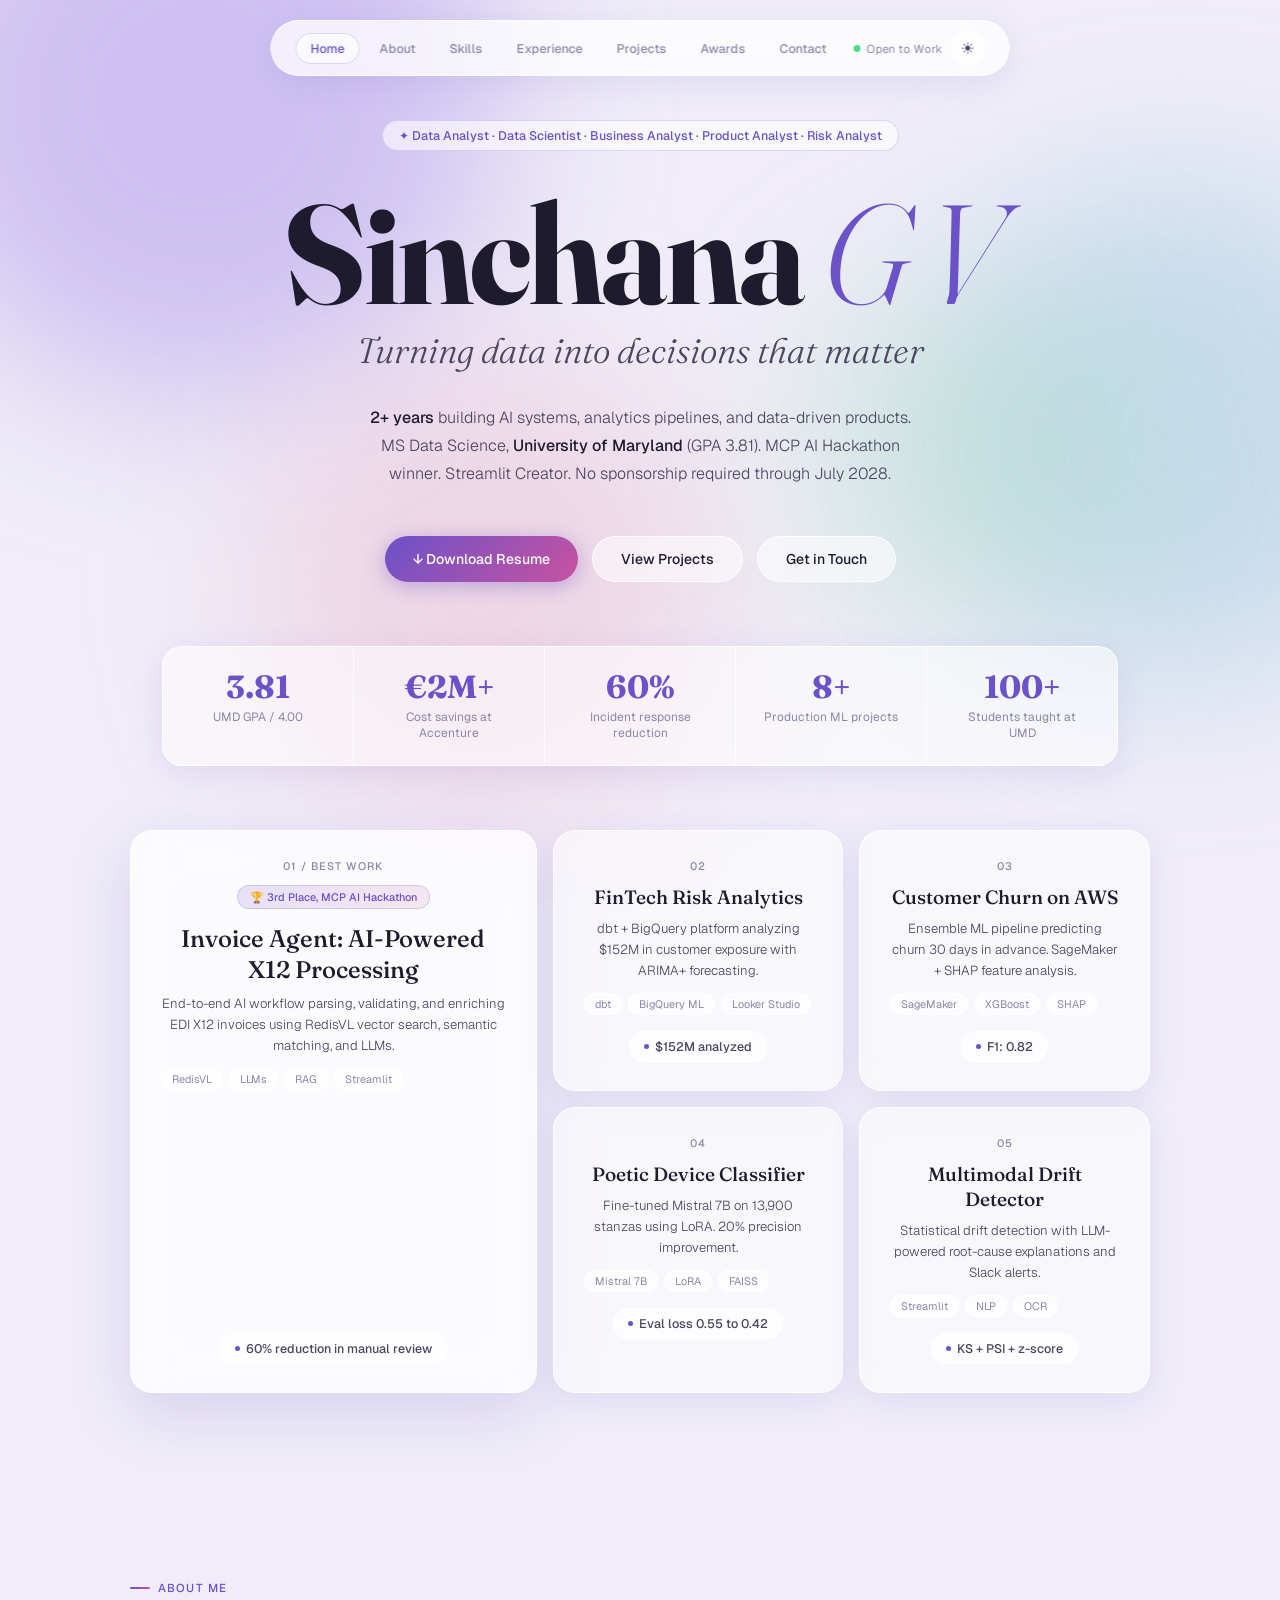
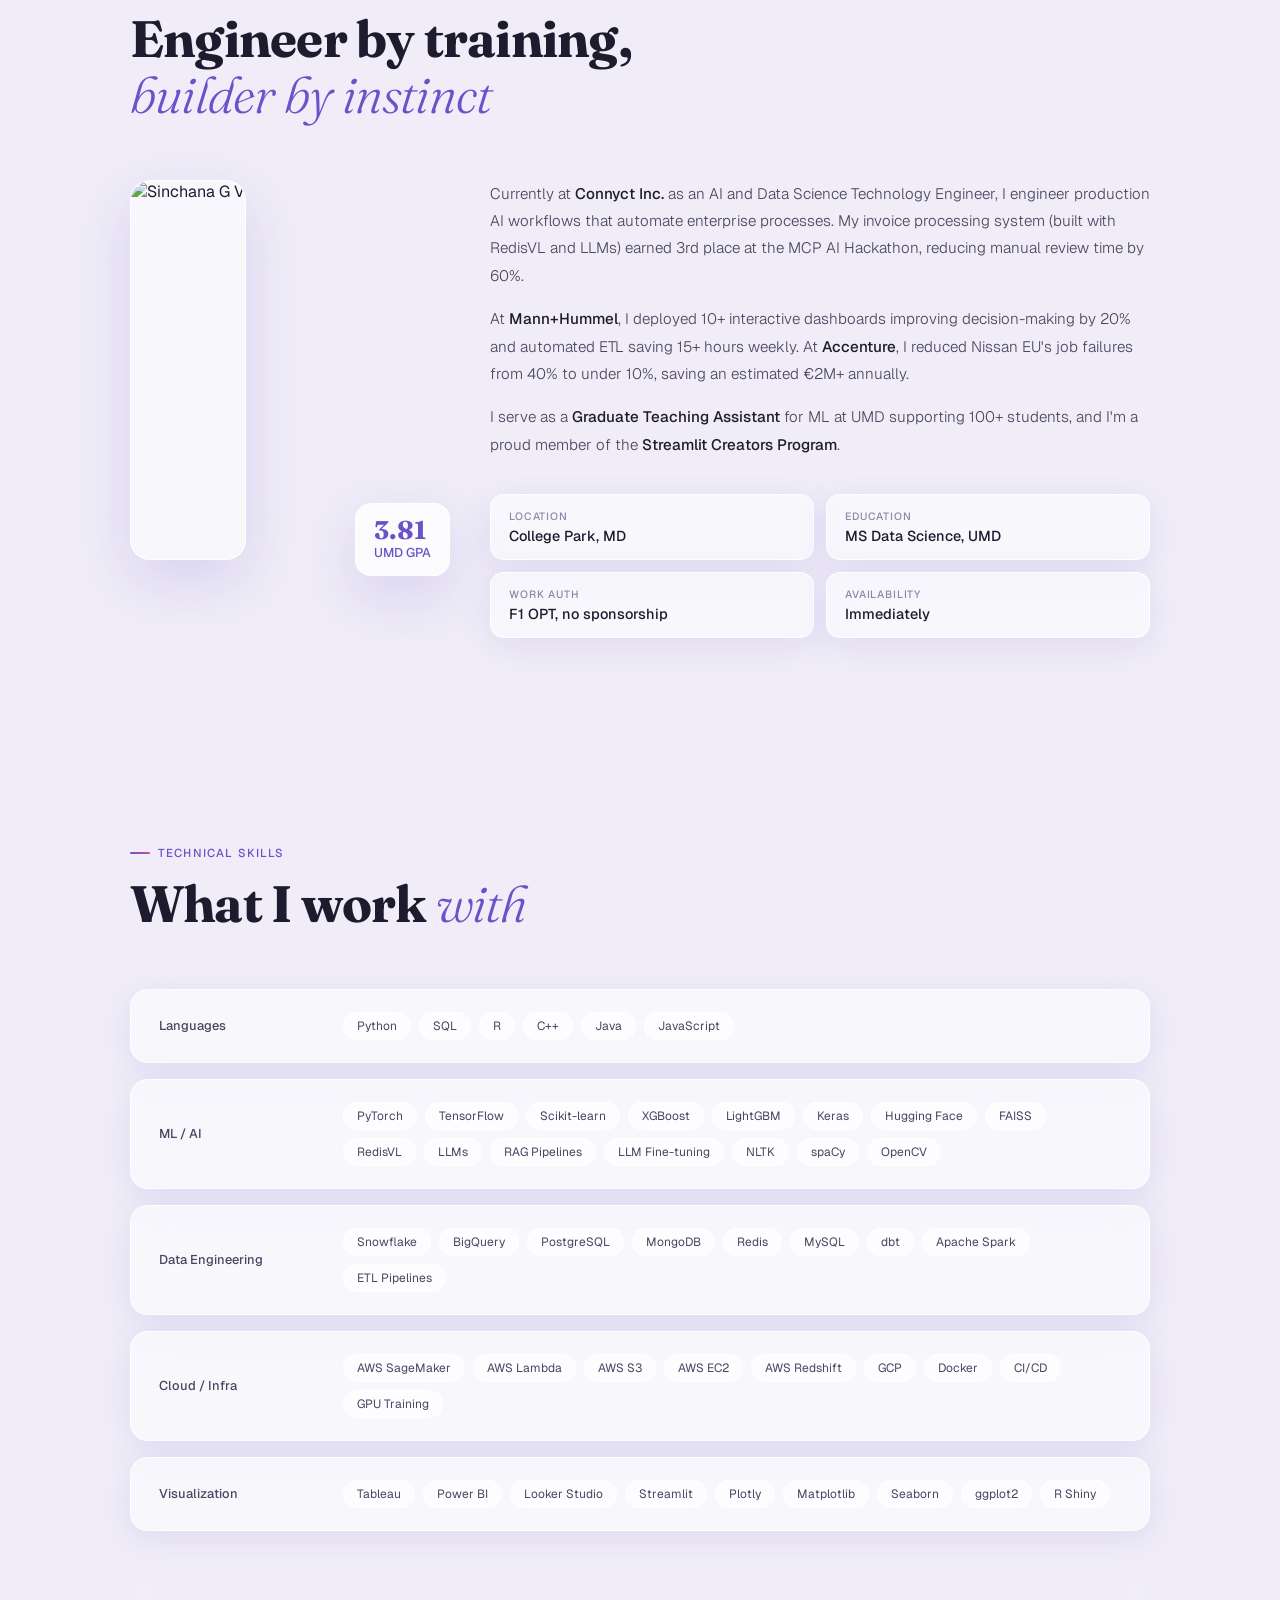
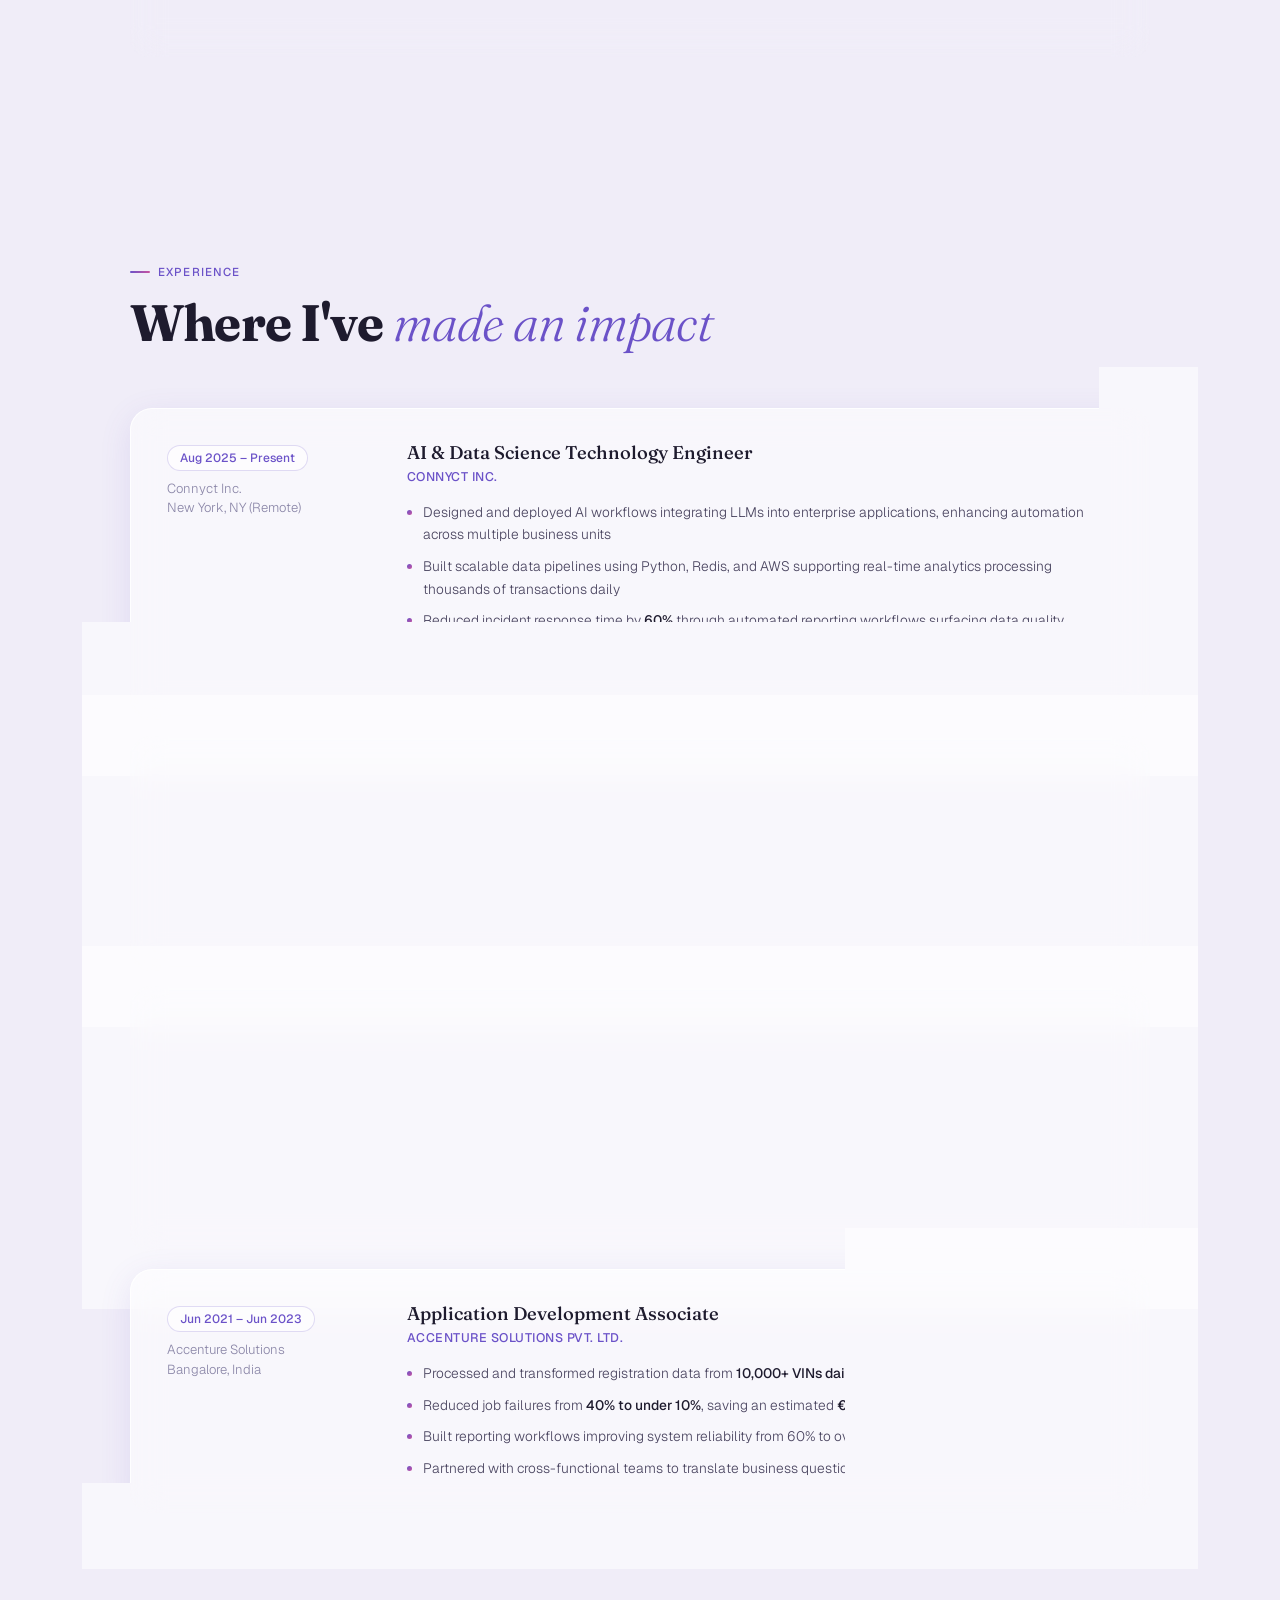
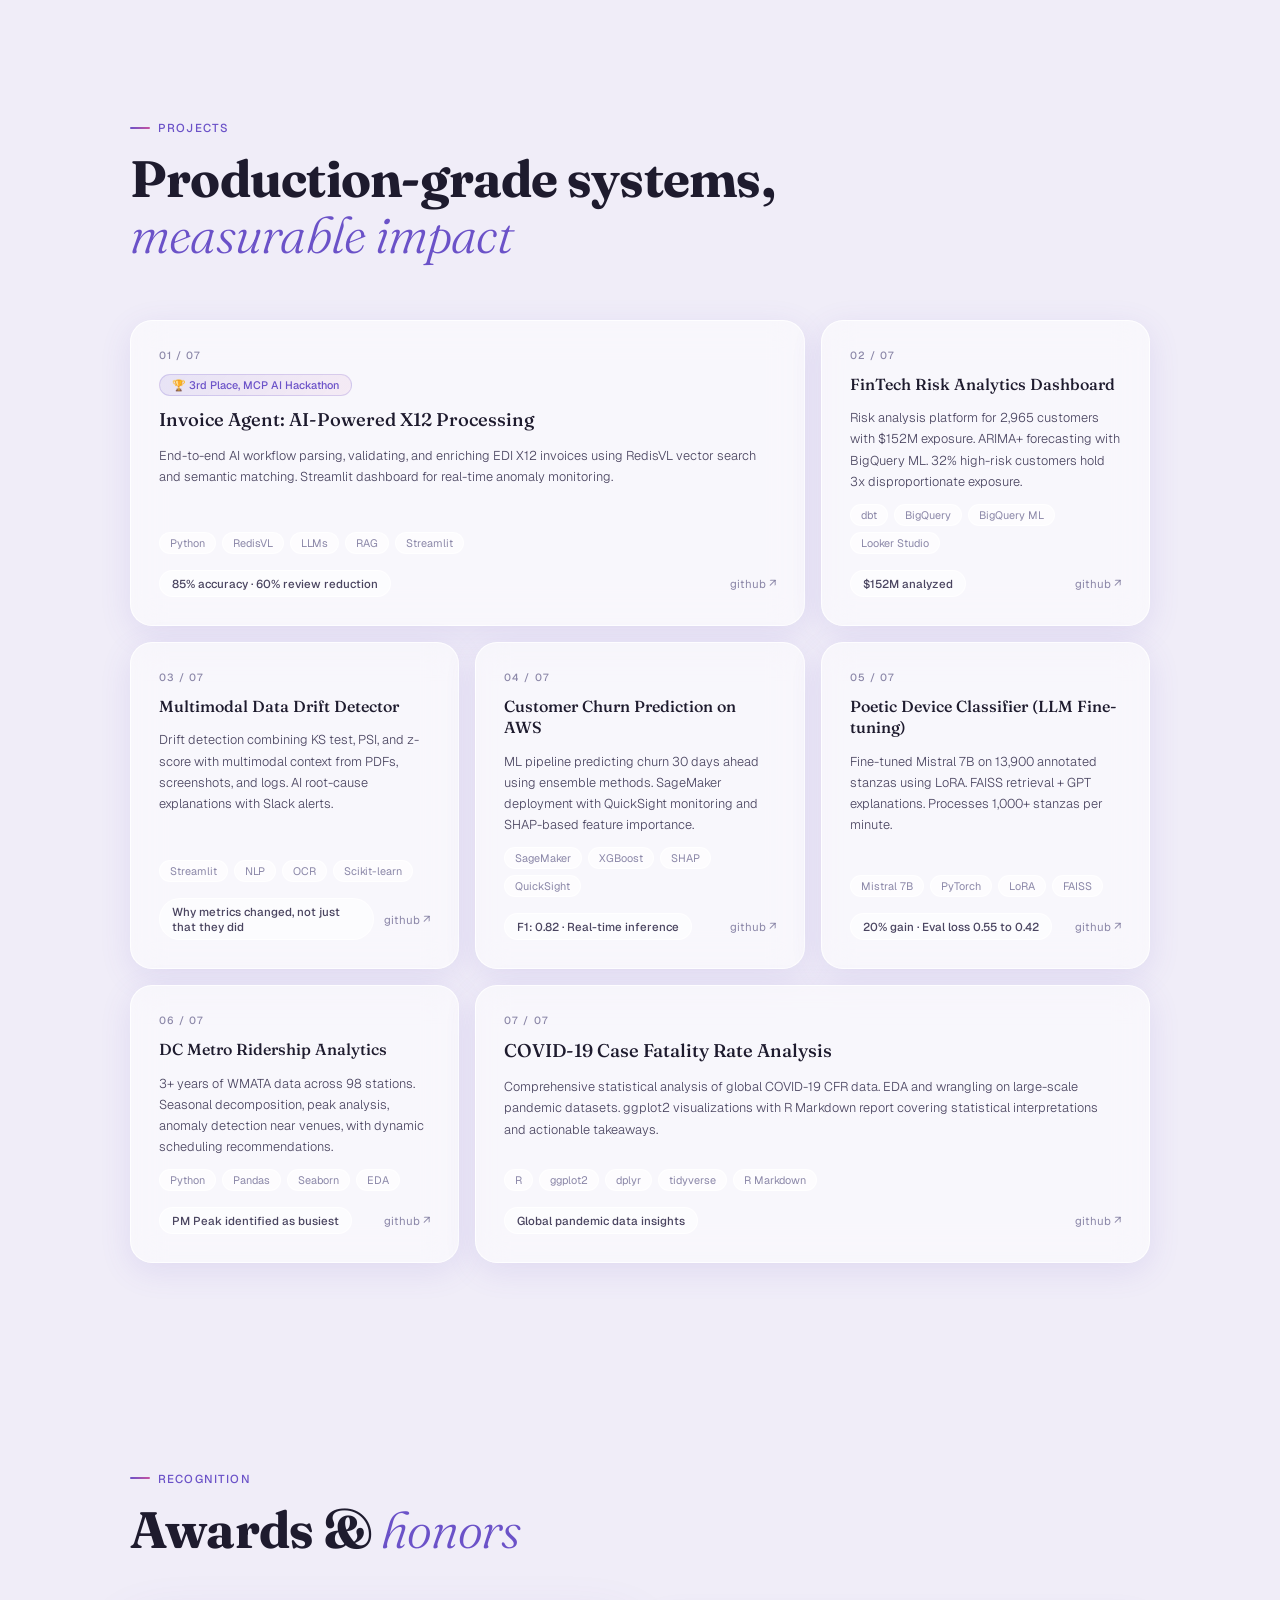
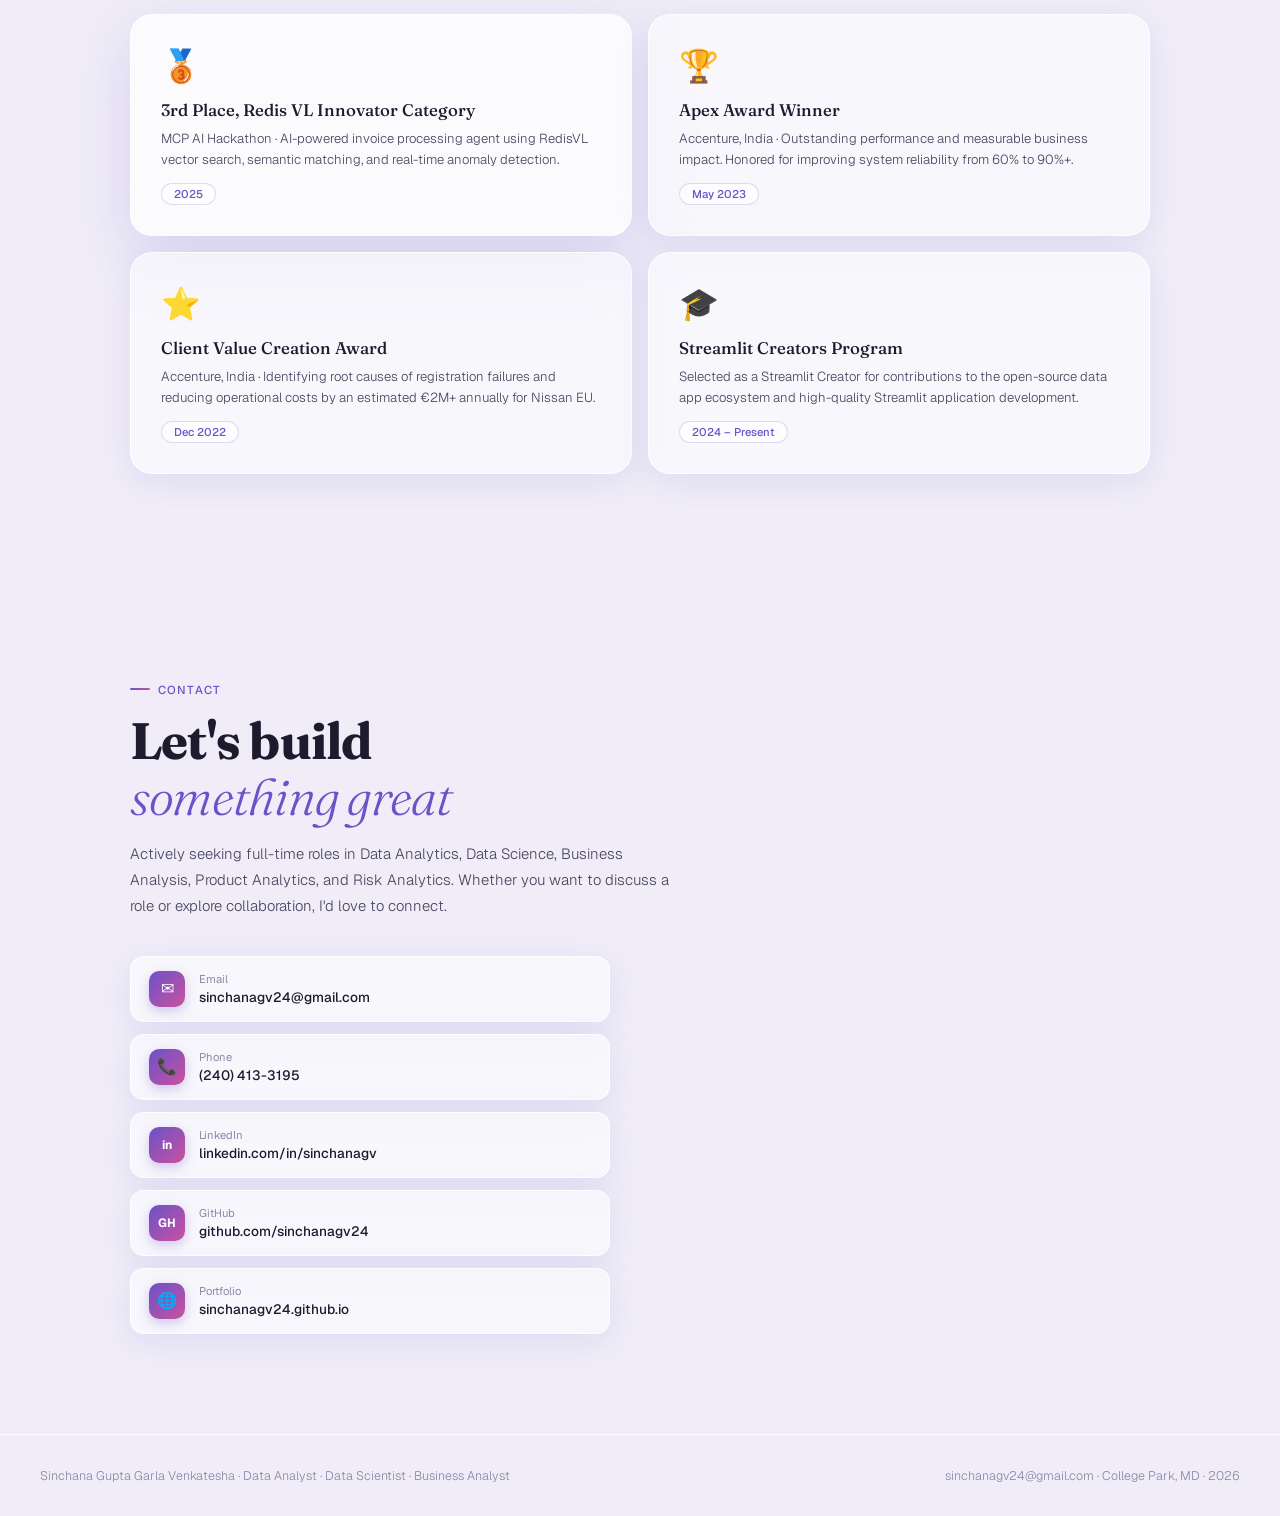
==== commit b5f8620d: "Update index.html" ====
--- a/index.html
+++ b/index.html
@@ -8,50 +8,47 @@
   <link rel="preconnect" href="https://fonts.gstatic.com" crossorigin />
   <link href="https://fonts.googleapis.com/css2?family=Fraunces:ital,opsz,wght@0,9..144,300;0,9..144,500;0,9..144,700;1,9..144,300&family=Geist:wght@300;400;500&display=swap" rel="stylesheet" />
   <style>
-
-    /* ═══ TOKENS ═══════════════════════════════════════════ */
     :root {
-      --bg:         #F0EDF8;
-      --bg-b:       #E8E3F5;
-      --orb1:       rgba(178,157,235,0.55);
-      --orb2:       rgba(147,197,221,0.45);
-      --orb3:       rgba(235,179,200,0.4);
-      --orb4:       rgba(168,220,190,0.35);
-      --glass:      rgba(255,255,255,0.55);
-      --glass-b:    rgba(255,255,255,0.75);
-      --glass-bdr:  rgba(255,255,255,0.8);
-      --text:       #1E1B2E;
-      --text-2:     #4A4560;
-      --muted:      #8B87A8;
-      --accent:     #6B52C8;
-      --accent-2:   #C852A0;
-      --pill-bg:    rgba(255,255,255,0.6);
-      --pill-bdr:   rgba(107,82,200,0.2);
-      --shadow:     0 8px 32px rgba(107,82,200,0.12);
-      --shadow-lg:  0 20px 60px rgba(107,82,200,0.18);
+      --bg:        #F0EDF8;
+      --bg-b:      #E8E3F5;
+      --orb1:      rgba(178,157,235,0.55);
+      --orb2:      rgba(147,197,221,0.45);
+      --orb3:      rgba(235,179,200,0.4);
+      --orb4:      rgba(168,220,190,0.35);
+      --glass:     rgba(255,255,255,0.55);
+      --glass-b:   rgba(255,255,255,0.75);
+      --glass-bdr: rgba(255,255,255,0.8);
+      --text:      #1E1B2E;
+      --text-2:    #4A4560;
+      --muted:     #8B87A8;
+      --accent:    #6B52C8;
+      --accent-2:  #C852A0;
+      --pill-bg:   rgba(255,255,255,0.6);
+      --pill-bdr:  rgba(107,82,200,0.2);
+      --shadow:    0 8px 32px rgba(107,82,200,0.12);
+      --shadow-lg: 0 20px 60px rgba(107,82,200,0.18);
     }
     [data-theme="dark"] {
-      --bg:         #0F0D1A;
-      --bg-b:       #160F2A;
-      --orb1:       rgba(100,70,180,0.4);
-      --orb2:       rgba(40,110,160,0.35);
-      --orb3:       rgba(160,50,120,0.3);
-      --orb4:       rgba(40,140,100,0.25);
-      --glass:      rgba(255,255,255,0.05);
-      --glass-b:    rgba(255,255,255,0.08);
-      --glass-bdr:  rgba(255,255,255,0.12);
-      --text:       #EDE9FF;
-      --text-2:     #B8B0D8;
-      --muted:      #6B6590;
-      --accent:     #9D82F0;
-      --accent-2:   #F07EC0;
-      --pill-bg:    rgba(255,255,255,0.06);
-      --pill-bdr:   rgba(157,130,240,0.25);
-      --shadow:     0 8px 32px rgba(0,0,0,0.4);
-      --shadow-lg:  0 20px 60px rgba(0,0,0,0.5);
-    }
-
-    /* ═══ BASE ══════════════════════════════════════════════ */
+      --bg:        #0F0D1A;
+      --bg-b:      #160F2A;
+      --orb1:      rgba(100,70,180,0.4);
+      --orb2:      rgba(40,110,160,0.35);
+      --orb3:      rgba(160,50,120,0.3);
+      --orb4:      rgba(40,140,100,0.25);
+      --glass:     rgba(255,255,255,0.05);
+      --glass-b:   rgba(255,255,255,0.08);
+      --glass-bdr: rgba(255,255,255,0.12);
+      --text:      #EDE9FF;
+      --text-2:    #B8B0D8;
+      --muted:     #6B6590;
+      --accent:    #9D82F0;
+      --accent-2:  #F07EC0;
+      --pill-bg:   rgba(255,255,255,0.06);
+      --pill-bdr:  rgba(157,130,240,0.25);
+      --shadow:    0 8px 32px rgba(0,0,0,0.4);
+      --shadow-lg: 0 20px 60px rgba(0,0,0,0.5);
+    }
+
     *, *::before, *::after { box-sizing: border-box; margin: 0; padding: 0; }
     html { scroll-behavior: smooth; }
     body {
@@ -64,15 +61,9 @@
     }
     a { color: inherit; text-decoration: none; }
 
-    /* ═══ AMBIENT ORBS ══════════════════════════════════════ */
-    .orbs {
-      position: fixed; inset: 0; pointer-events: none; z-index: 0;
-      overflow: hidden;
-    }
-    .orb {
-      position: absolute; border-radius: 50%;
-      filter: blur(80px); animation: drift 18s ease-in-out infinite;
-    }
+    /* ORBS */
+    .orbs { position: fixed; inset: 0; pointer-events: none; z-index: 0; overflow: hidden; }
+    .orb { position: absolute; border-radius: 50%; filter: blur(80px); animation: drift 18s ease-in-out infinite; }
     .orb-1 { width: 600px; height: 600px; background: var(--orb1); top: -200px; left: -100px; animation-delay: 0s; }
     .orb-2 { width: 500px; height: 500px; background: var(--orb2); top: 20%; right: -150px; animation-delay: -6s; }
     .orb-3 { width: 450px; height: 450px; background: var(--orb3); bottom: 10%; left: 20%; animation-delay: -12s; }
@@ -80,19 +71,17 @@
     @keyframes drift {
       0%,100% { transform: translate(0,0) scale(1); }
       33%      { transform: translate(30px,-40px) scale(1.05); }
-      66%      { transform: translate(-20px, 25px) scale(0.97); }
-    }
-
-    /* ═══ NAV ════════════════════════════════════════════════ */
+      66%      { transform: translate(-20px,25px) scale(0.97); }
+    }
+
+    /* NAV */
     nav {
       position: fixed; top: 20px; left: 50%; transform: translateX(-50%);
       z-index: 300;
       background: var(--glass-b);
-      backdrop-filter: blur(20px);
-      -webkit-backdrop-filter: blur(20px);
+      backdrop-filter: blur(20px); -webkit-backdrop-filter: blur(20px);
       border: 1px solid var(--glass-bdr);
-      border-radius: 999px;
-      padding: 10px 24px;
+      border-radius: 999px; padding: 10px 24px;
       display: flex; align-items: center; gap: 6px;
       box-shadow: var(--shadow);
     }
@@ -102,22 +91,12 @@
       transition: all 0.2s; white-space: nowrap;
     }
     nav a:hover { color: var(--text); background: var(--glass); }
-    nav a.active {
-      color: var(--accent); background: var(--pill-bg);
-      border: 1px solid var(--pill-bdr);
-    }
-    .nav-divider {
-      width: 1px; height: 18px;
-      background: var(--glass-bdr); flex-shrink: 0;
-    }
+    nav a.active { color: var(--accent); background: var(--pill-bg); border: 1px solid var(--pill-bdr); }
+    .nav-divider { width: 1px; height: 18px; background: var(--glass-bdr); flex-shrink: 0; }
     .nav-right { display: flex; align-items: center; gap: 8px; }
-    .nav-status {
-      display: flex; align-items: center; gap: 6px;
-      font-size: 0.72rem; color: var(--muted); white-space: nowrap;
-    }
+    .nav-status { display: flex; align-items: center; gap: 6px; font-size: 0.72rem; color: var(--muted); white-space: nowrap; }
     .nav-status .pulse {
       width: 7px; height: 7px; border-radius: 50%; background: #4ADE80;
-      box-shadow: 0 0 0 0 rgba(74,222,128,0.6);
       animation: sonar 2s ease-out infinite;
     }
     @keyframes sonar {
@@ -128,64 +107,52 @@
     .theme-toggle {
       width: 34px; height: 34px; border-radius: 50%;
       background: var(--glass); border: 1px solid var(--glass-bdr);
-      cursor: pointer; display: flex; align-items: center;
-      justify-content: center; font-size: 1rem;
-      transition: background 0.2s; color: var(--text-2);
+      cursor: pointer; display: flex; align-items: center; justify-content: center;
+      font-size: 1rem; transition: background 0.2s; color: var(--text-2);
     }
     .theme-toggle:hover { background: var(--glass-b); }
 
-    /* ═══ LAYOUT ════════════════════════════════════════════ */
+    /* LAYOUT */
     main { position: relative; z-index: 1; }
     .wrap { max-width: 1100px; margin: 0 auto; padding: 0 40px; }
 
-    /* ═══ GLASS CARD ════════════════════════════════════════ */
+    /* GLASS */
     .glass {
       background: var(--glass);
-      backdrop-filter: blur(16px);
-      -webkit-backdrop-filter: blur(16px);
+      backdrop-filter: blur(16px); -webkit-backdrop-filter: blur(16px);
       border: 1px solid var(--glass-bdr);
-      border-radius: 24px;
-      box-shadow: var(--shadow);
+      border-radius: 24px; box-shadow: var(--shadow);
     }
     .glass-strong {
       background: var(--glass-b);
-      backdrop-filter: blur(24px);
-      -webkit-backdrop-filter: blur(24px);
+      backdrop-filter: blur(24px); -webkit-backdrop-filter: blur(24px);
       border: 1px solid var(--glass-bdr);
-      border-radius: 24px;
-      box-shadow: var(--shadow-lg);
-    }
-
-    /* ═══ HERO ═══════════════════════════════════════════════ */
+      border-radius: 24px; box-shadow: var(--shadow-lg);
+    }
+
+    /* HERO */
     #home {
-      min-height: 100vh;
-      display: flex; flex-direction: column;
+      min-height: 100vh; display: flex; flex-direction: column;
       justify-content: center; align-items: center;
-      text-align: center;
-      padding: 120px 40px 80px;
+      text-align: center; padding: 120px 40px 80px;
     }
     .hero-kicker {
       display: inline-flex; align-items: center; gap: 8px;
       font-size: 0.78rem; font-weight: 500; color: var(--accent);
       background: var(--pill-bg); border: 1px solid var(--pill-bdr);
-      padding: 6px 16px; border-radius: 999px;
-      margin-bottom: 36px;
+      padding: 6px 16px; border-radius: 999px; margin-bottom: 36px;
       backdrop-filter: blur(8px);
     }
     .hero-name {
       font-family: 'Fraunces', serif;
       font-size: clamp(4.5rem, 11vw, 9rem);
-      font-weight: 700;
-      line-height: 0.95;
-      letter-spacing: -0.02em;
-      margin-bottom: 8px;
+      font-weight: 700; line-height: 0.95; letter-spacing: -0.02em; margin-bottom: 8px;
     }
     .hero-name .italic { font-style: italic; font-weight: 300; color: var(--accent); }
     .hero-role {
       font-family: 'Fraunces', serif;
       font-size: clamp(1.4rem, 3vw, 2.2rem);
-      font-weight: 300; font-style: italic;
-      color: var(--text-2); margin-bottom: 32px;
+      font-weight: 300; font-style: italic; color: var(--text-2); margin-bottom: 32px;
     }
     .hero-bio {
       font-size: 1rem; font-weight: 300; line-height: 1.75;
@@ -194,82 +161,53 @@
     .hero-bio strong { font-weight: 500; color: var(--text); }
     .hero-actions { display: flex; gap: 14px; justify-content: center; flex-wrap: wrap; }
     .btn-glow {
-      padding: 13px 28px; border-radius: 999px;
-      font-size: 0.88rem; font-weight: 500;
-      cursor: pointer; border: none;
-      display: inline-flex; align-items: center; gap: 8px;
+      padding: 13px 28px; border-radius: 999px; font-size: 0.88rem; font-weight: 500;
+      cursor: pointer; border: none; display: inline-flex; align-items: center; gap: 8px;
       text-decoration: none; transition: all 0.25s;
     }
     .btn-primary {
       background: linear-gradient(135deg, var(--accent), var(--accent-2));
-      color: #fff;
-      box-shadow: 0 4px 20px rgba(107,82,200,0.4);
+      color: #fff; box-shadow: 0 4px 20px rgba(107,82,200,0.4);
     }
     .btn-primary:hover { transform: translateY(-2px); box-shadow: 0 8px 28px rgba(107,82,200,0.5); }
     .btn-ghost {
-      background: var(--glass);
-      backdrop-filter: blur(12px);
-      border: 1px solid var(--glass-bdr);
-      color: var(--text);
+      background: var(--glass); backdrop-filter: blur(12px);
+      border: 1px solid var(--glass-bdr); color: var(--text);
     }
     .btn-ghost:hover { background: var(--glass-b); transform: translateY(-2px); }
 
-    /* hero stat strip */
     .hero-stats {
-      display: flex; gap: 0;
-      margin-top: 64px;
-      background: var(--glass);
-      backdrop-filter: blur(16px);
-      border: 1px solid var(--glass-bdr);
-      border-radius: 20px;
-      overflow: hidden;
-      box-shadow: var(--shadow);
-    }
-    .h-stat {
-      flex: 1; padding: 24px 28px; text-align: center;
-      border-right: 1px solid var(--glass-bdr);
-    }
+      display: flex; margin-top: 64px;
+      background: var(--glass); backdrop-filter: blur(16px);
+      border: 1px solid var(--glass-bdr); border-radius: 20px;
+      overflow: hidden; box-shadow: var(--shadow);
+    }
+    .h-stat { flex: 1; padding: 24px 28px; text-align: center; border-right: 1px solid var(--glass-bdr); }
     .h-stat:last-child { border-right: none; }
-    .h-stat-val {
-      font-family: 'Fraunces', serif;
-      font-size: 2rem; font-weight: 700; color: var(--accent);
-      line-height: 1; margin-bottom: 6px;
-    }
+    .h-stat-val { font-family: 'Fraunces', serif; font-size: 2rem; font-weight: 700; color: var(--accent); line-height: 1; margin-bottom: 6px; }
     .h-stat-lbl { font-size: 0.75rem; font-weight: 400; color: var(--muted); }
 
-    /* ═══ SECTION SHARED ════════════════════════════════════ */
+    /* SECTIONS */
     section { padding: 100px 0; }
     .section-tag {
       display: inline-flex; align-items: center; gap: 8px;
-      font-size: 0.72rem; font-weight: 500;
-      color: var(--accent); letter-spacing: 0.1em; text-transform: uppercase;
-      margin-bottom: 16px;
-    }
-    .section-tag::before {
-      content: ''; width: 20px; height: 2px;
-      background: linear-gradient(90deg, var(--accent), var(--accent-2));
-      border-radius: 2px;
-    }
+      font-size: 0.72rem; font-weight: 500; color: var(--accent);
+      letter-spacing: 0.1em; text-transform: uppercase; margin-bottom: 16px;
+    }
+    .section-tag::before { content: ''; width: 20px; height: 2px; background: linear-gradient(90deg, var(--accent), var(--accent-2)); border-radius: 2px; }
     .section-title {
       font-family: 'Fraunces', serif;
       font-size: clamp(2.2rem, 4vw, 3.5rem);
-      font-weight: 700; line-height: 1.1;
-      letter-spacing: -0.015em; margin-bottom: 56px;
+      font-weight: 700; line-height: 1.1; letter-spacing: -0.015em; margin-bottom: 56px;
     }
     .section-title em { font-style: italic; font-weight: 300; color: var(--accent); }
 
-    /* ═══ FEATURED WORK ═════════════════════════════════════ */
-    #home .wrap { width: 100%; max-width: 1100px; }
+    /* FEATURED */
     .featured-grid {
       display: grid; grid-template-columns: 1.4fr 1fr 1fr;
-      grid-template-rows: auto auto;
-      gap: 16px; margin-top: 64px;
-    }
-    .feat-card {
-      padding: 28px 30px; border-radius: 22px;
-      transition: transform 0.25s, box-shadow 0.25s;
-      cursor: default;
-    }
+      grid-template-rows: auto auto; gap: 16px; margin-top: 64px;
+    }
+    .feat-card { padding: 28px 30px; border-radius: 22px; transition: transform 0.25s, box-shadow 0.25s; cursor: default; }
     .feat-card:hover { transform: translateY(-4px); box-shadow: var(--shadow-lg); }
     .feat-card.big { grid-row: span 2; display: flex; flex-direction: column; justify-content: space-between; }
     .feat-num { font-size: 0.68rem; font-weight: 500; color: var(--muted); letter-spacing: 0.1em; margin-bottom: 12px; }
@@ -277,245 +215,102 @@
     .feat-card.big h3 { font-size: 1.5rem; }
     .feat-card p { font-size: 0.82rem; color: var(--text-2); line-height: 1.6; font-weight: 300; }
     .feat-badge {
-      display: inline-flex; align-items: center; gap: 6px;
-      font-size: 0.68rem; font-weight: 500;
+      display: inline-flex; align-items: center; gap: 6px; font-size: 0.68rem; font-weight: 500;
       background: linear-gradient(135deg, rgba(107,82,200,0.15), rgba(200,82,160,0.12));
       color: var(--accent); border: 1px solid var(--pill-bdr);
-      padding: 4px 12px; border-radius: 999px;
-      margin-bottom: 14px;
+      padding: 4px 12px; border-radius: 999px; margin-bottom: 14px;
     }
     .feat-impact {
       font-size: 0.78rem; font-weight: 500; color: var(--text-2);
       background: var(--pill-bg); border: 1px solid var(--glass-bdr);
       padding: 6px 14px; border-radius: 999px;
-      display: inline-flex; align-items: center; gap: 6px;
-      margin-top: 16px;
+      display: inline-flex; align-items: center; gap: 6px; margin-top: 16px;
     }
     .feat-impact .dot { width: 5px; height: 5px; border-radius: 50%; background: var(--accent); }
     .feat-tech { display: flex; flex-wrap: wrap; gap: 6px; margin-top: 12px; }
-    .ftag {
-      font-size: 0.68rem; font-weight: 400; color: var(--muted);
-      background: var(--pill-bg); border: 1px solid var(--glass-bdr);
-      padding: 3px 10px; border-radius: 999px;
-    }
-
-    /* ═══ ABOUT ══════════════════════════════════════════════ */
-    #about .inner {
-      display: grid; grid-template-columns: 300px 1fr; gap: 60px; align-items: start;
-    }
+    .ftag { font-size: 0.68rem; color: var(--muted); background: var(--pill-bg); border: 1px solid var(--glass-bdr); padding: 3px 10px; border-radius: 999px; }
+
+    /* ABOUT */
+    #about .inner { display: grid; grid-template-columns: 300px 1fr; gap: 60px; align-items: start; }
     .about-photo-wrap { position: relative; }
-    .about-photo {
-      width: 100%; aspect-ratio: 3/4;
-      object-fit: cover; object-position: top;
-      border-radius: 20px;
-      border: 1px solid var(--glass-bdr);
-      box-shadow: var(--shadow-lg);
-    }
-    .about-float-card {
-      position: absolute; bottom: -16px; right: -20px;
-      padding: 14px 18px; border-radius: 16px;
-      font-size: 0.8rem; font-weight: 500; color: var(--accent);
-      white-space: nowrap;
-    }
-    .about-float-card .val {
-      font-family: 'Fraunces', serif;
-      font-size: 1.6rem; font-weight: 700; display: block; line-height: 1;
-    }
-    .about-text p {
-      font-size: 0.95rem; font-weight: 300; line-height: 1.8;
-      color: var(--text-2); margin-bottom: 16px;
-    }
+    .about-photo { width: 100%; aspect-ratio: 3/4; object-fit: cover; object-position: top; border-radius: 20px; border: 1px solid var(--glass-bdr); box-shadow: var(--shadow-lg); }
+    .about-float-card { position: absolute; bottom: -16px; right: -20px; padding: 14px 18px; border-radius: 16px; font-size: 0.8rem; font-weight: 500; color: var(--accent); white-space: nowrap; }
+    .about-float-card .val { font-family: 'Fraunces', serif; font-size: 1.6rem; font-weight: 700; display: block; line-height: 1; }
+    .about-text p { font-size: 0.95rem; font-weight: 300; line-height: 1.8; color: var(--text-2); margin-bottom: 16px; }
     .about-text p strong { font-weight: 500; color: var(--text); }
-    .about-meta-grid {
-      display: grid; grid-template-columns: 1fr 1fr; gap: 12px; margin-top: 36px;
-    }
-    .meta-chip {
-      padding: 14px 18px; border-radius: 14px;
-    }
+    .about-meta-grid { display: grid; grid-template-columns: 1fr 1fr; gap: 12px; margin-top: 36px; }
+    .meta-chip { padding: 14px 18px; border-radius: 14px; }
     .meta-chip-label { font-size: 0.66rem; font-weight: 500; color: var(--muted); text-transform: uppercase; letter-spacing: 0.08em; margin-bottom: 4px; }
     .meta-chip-val { font-size: 0.9rem; font-weight: 500; color: var(--text); }
 
-    /* ═══ SKILLS ═════════════════════════════════════════════ */
-    #skills .skills-wrap {
-      display: flex; flex-direction: column; gap: 16px;
-    }
-    .skill-row {
-      padding: 22px 28px; border-radius: 18px;
-      display: grid; grid-template-columns: 160px 1fr; gap: 24px; align-items: center;
-      transition: transform 0.2s;
-    }
+    /* SKILLS */
+    #skills .skills-wrap { display: flex; flex-direction: column; gap: 16px; }
+    .skill-row { padding: 22px 28px; border-radius: 18px; display: grid; grid-template-columns: 160px 1fr; gap: 24px; align-items: center; transition: transform 0.2s; }
     .skill-row:hover { transform: translateX(4px); }
-    .skill-cat {
-      font-size: 0.8rem; font-weight: 500; color: var(--text-2);
-    }
+    .skill-cat { font-size: 0.8rem; font-weight: 500; color: var(--text-2); }
     .skill-pills { display: flex; flex-wrap: wrap; gap: 8px; }
     .spill {
       font-size: 0.75rem; font-weight: 400; color: var(--text-2);
       background: var(--pill-bg); border: 1px solid var(--glass-bdr);
-      padding: 5px 13px; border-radius: 999px;
-      transition: all 0.2s; cursor: default;
-      backdrop-filter: blur(8px);
+      padding: 5px 13px; border-radius: 999px; transition: all 0.2s; cursor: default;
     }
     .spill:hover { color: var(--accent); border-color: var(--pill-bdr); background: var(--glass-b); }
 
-    /* ═══ EXPERIENCE ═════════════════════════════════════════ */
+    /* EXPERIENCE */
     #experience .exp-cards { display: flex; flex-direction: column; gap: 16px; }
-    .exp-card {
-      padding: 32px 36px; border-radius: 22px;
-      display: grid; grid-template-columns: 200px 1fr; gap: 40px;
-      transition: transform 0.2s;
-    }
+    .exp-card { padding: 32px 36px; border-radius: 22px; display: grid; grid-template-columns: 200px 1fr; gap: 40px; transition: transform 0.2s; }
     .exp-card:hover { transform: translateY(-2px); box-shadow: var(--shadow-lg); }
     .exp-aside { display: flex; flex-direction: column; gap: 8px; padding-top: 4px; }
-    .exp-date {
-      font-size: 0.75rem; font-weight: 500; color: var(--accent);
-      background: var(--pill-bg); border: 1px solid var(--pill-bdr);
-      padding: 4px 12px; border-radius: 999px; display: inline-block; width: fit-content;
-    }
+    .exp-date { font-size: 0.75rem; font-weight: 500; color: var(--accent); background: var(--pill-bg); border: 1px solid var(--pill-bdr); padding: 4px 12px; border-radius: 999px; display: inline-block; width: fit-content; }
     .exp-where { font-size: 0.82rem; color: var(--muted); font-weight: 300; line-height: 1.5; }
     .exp-role { font-family: 'Fraunces', serif; font-size: 1.15rem; font-weight: 500; margin-bottom: 4px; }
     .exp-co { font-size: 0.78rem; font-weight: 500; color: var(--accent); letter-spacing: 0.04em; text-transform: uppercase; margin-bottom: 16px; }
     .exp-bullets { list-style: none; display: flex; flex-direction: column; gap: 9px; }
-    .exp-bullets li {
-      font-size: 0.86rem; font-weight: 300; color: var(--text-2);
-      line-height: 1.65; padding-left: 16px; position: relative;
-    }
-    .exp-bullets li::before {
-      content: ''; position: absolute; left: 0; top: 9px;
-      width: 5px; height: 5px; border-radius: 50%;
-      background: linear-gradient(135deg, var(--accent), var(--accent-2));
-    }
+    .exp-bullets li { font-size: 0.86rem; font-weight: 300; color: var(--text-2); line-height: 1.65; padding-left: 16px; position: relative; }
+    .exp-bullets li::before { content: ''; position: absolute; left: 0; top: 9px; width: 5px; height: 5px; border-radius: 50%; background: linear-gradient(135deg, var(--accent), var(--accent-2)); }
     .exp-bullets li strong { color: var(--text); font-weight: 500; }
 
-    /* ═══ PROJECTS ═══════════════════════════════════════════ */
-    #projects .proj-grid {
-      display: grid; grid-template-columns: repeat(3, 1fr); gap: 16px;
-    }
-    .proj-card {
-      padding: 28px; border-radius: 22px;
-      display: flex; flex-direction: column; gap: 12px;
-      transition: transform 0.25s, box-shadow 0.25s;
-    }
+    /* PROJECTS */
+    #projects .proj-grid { display: grid; grid-template-columns: repeat(3, 1fr); gap: 16px; }
+    .proj-card { padding: 28px; border-radius: 22px; display: flex; flex-direction: column; gap: 12px; transition: transform 0.25s, box-shadow 0.25s; }
     .proj-card:hover { transform: translateY(-5px); box-shadow: var(--shadow-lg); }
     .proj-card.wide { grid-column: span 2; }
     .proj-num { font-size: 0.65rem; font-weight: 500; color: var(--muted); letter-spacing: 0.1em; }
-    .proj-award-tag {
-      display: inline-flex; align-items: center; gap: 6px;
-      font-size: 0.68rem; font-weight: 500; color: var(--accent);
-      background: linear-gradient(135deg, rgba(107,82,200,0.12), rgba(200,82,160,0.08));
-      border: 1px solid var(--pill-bdr); padding: 3px 12px; border-radius: 999px; width: fit-content;
-    }
+    .proj-award-tag { display: inline-flex; align-items: center; gap: 6px; font-size: 0.68rem; font-weight: 500; color: var(--accent); background: linear-gradient(135deg, rgba(107,82,200,0.12), rgba(200,82,160,0.08)); border: 1px solid var(--pill-bdr); padding: 3px 12px; border-radius: 999px; width: fit-content; }
     .proj-card h3 { font-family: 'Fraunces', serif; font-size: 1rem; font-weight: 500; line-height: 1.35; }
     .proj-card.wide h3 { font-size: 1.15rem; }
     .proj-card p { font-size: 0.8rem; color: var(--text-2); font-weight: 300; line-height: 1.65; flex: 1; }
     .proj-tags { display: flex; flex-wrap: wrap; gap: 6px; }
-    .ptag {
-      font-size: 0.68rem; color: var(--muted);
-      background: var(--pill-bg); border: 1px solid var(--glass-bdr);
-      padding: 3px 10px; border-radius: 999px;
-    }
-    .proj-foot {
-      display: flex; align-items: center; justify-content: space-between;
-      gap: 10px; padding-top: 4px;
-    }
-    .proj-impact-pill {
-      font-size: 0.72rem; font-weight: 500; color: var(--text-2);
-      background: var(--glass); border: 1px solid var(--glass-bdr);
-      padding: 5px 12px; border-radius: 999px;
-    }
-    .proj-gh {
-      font-size: 0.72rem; font-weight: 400; color: var(--muted);
-      transition: color 0.15s; white-space: nowrap;
-    }
+    .ptag { font-size: 0.68rem; color: var(--muted); background: var(--pill-bg); border: 1px solid var(--glass-bdr); padding: 3px 10px; border-radius: 999px; }
+    .proj-foot { display: flex; align-items: center; justify-content: space-between; gap: 10px; padding-top: 4px; }
+    .proj-impact-pill { font-size: 0.72rem; font-weight: 500; color: var(--text-2); background: var(--glass); border: 1px solid var(--glass-bdr); padding: 5px 12px; border-radius: 999px; }
+    .proj-gh { font-size: 0.72rem; font-weight: 400; color: var(--muted); transition: color 0.15s; white-space: nowrap; }
     .proj-gh:hover { color: var(--accent); }
 
-    /* ═══ AWARDS ═════════════════════════════════════════════ */
-    #awards .awards-grid {
-      display: grid; grid-template-columns: repeat(2, 1fr); gap: 16px;
-    }
+    /* AWARDS */
+    #awards .awards-grid { display: grid; grid-template-columns: repeat(2, 1fr); gap: 16px; }
     .award-card { padding: 30px; border-radius: 22px; transition: transform 0.2s; }
     .award-card:hover { transform: translateY(-3px); box-shadow: var(--shadow-lg); }
     .award-icon { font-size: 2rem; margin-bottom: 14px; display: block; }
     .award-card h3 { font-family: 'Fraunces', serif; font-size: 1.05rem; font-weight: 500; margin-bottom: 8px; }
     .award-card p { font-size: 0.82rem; color: var(--text-2); font-weight: 300; line-height: 1.6; margin-bottom: 12px; }
-    .award-when {
-      font-size: 0.7rem; font-weight: 500; color: var(--accent);
-      background: var(--pill-bg); border: 1px solid var(--pill-bdr);
-      padding: 3px 12px; border-radius: 999px; display: inline-block;
-    }
-
-    /* ═══ CONTACT ════════════════════════════════════════════ */
-    #contact .contact-wrap {
-      display: grid; grid-template-columns: 1fr; gap: 24px; align-items: start;
-      max-width: 580px;
-    }
-    #contact h2 { margin-bottom: 20px; }
-    #contact .sub {
-      font-size: 0.93rem; font-weight: 300; color: var(--text-2);
-      line-height: 1.75; margin-bottom: 36px;
-    }
-    .contact-links { display: flex; flex-direction: column; gap: 12px; }
-    .clink {
-      display: flex; align-items: center; gap: 14px;
-      padding: 14px 18px; border-radius: 14px;
-      font-size: 0.88rem; font-weight: 400;
-      transition: transform 0.2s, box-shadow 0.2s;
-    }
+    .award-when { font-size: 0.7rem; font-weight: 500; color: var(--accent); background: var(--pill-bg); border: 1px solid var(--pill-bdr); padding: 3px 12px; border-radius: 999px; display: inline-block; }
+
+    /* CONTACT */
+    .contact-links { display: flex; flex-direction: column; gap: 12px; max-width: 480px; }
+    .clink { display: flex; align-items: center; gap: 14px; padding: 14px 18px; border-radius: 14px; font-size: 0.88rem; font-weight: 400; transition: transform 0.2s, box-shadow 0.2s; }
     .clink:hover { transform: translateX(4px); box-shadow: var(--shadow); }
-    .clink-icon {
-      width: 36px; height: 36px; border-radius: 10px;
-      background: linear-gradient(135deg, var(--accent), var(--accent-2));
-      display: flex; align-items: center; justify-content: center;
-      font-size: 1rem; flex-shrink: 0;
-      box-shadow: 0 4px 12px rgba(107,82,200,0.3);
-    }
-    .clink-label { font-size: 0.7rem; color: var(--muted); margin-bottom: 2px; font-weight: 400; }
+    .clink-icon { width: 36px; height: 36px; border-radius: 10px; background: linear-gradient(135deg, var(--accent), var(--accent-2)); display: flex; align-items: center; justify-content: center; font-size: 1rem; flex-shrink: 0; box-shadow: 0 4px 12px rgba(107,82,200,0.3); color: #fff; }
+    .clink-label { font-size: 0.7rem; color: var(--muted); margin-bottom: 2px; }
     .clink-val { font-size: 0.85rem; font-weight: 500; color: var(--text); }
-    .form-glass { padding: 36px; border-radius: 24px; }
-    .form-glass h3 {
-      font-family: 'Fraunces', serif; font-size: 1.3rem;
-      font-weight: 500; margin-bottom: 6px;
-    }
-    .form-glass .sub2 { font-size: 0.82rem; color: var(--muted); margin-bottom: 24px; font-weight: 300; }
-    .fg { margin-bottom: 14px; }
-    .fg label { font-size: 0.72rem; font-weight: 500; color: var(--muted); text-transform: uppercase; letter-spacing: 0.08em; display: block; margin-bottom: 6px; }
-    .fg input, .fg textarea {
-      width: 100%;
-      background: var(--pill-bg);
-      border: 1px solid var(--glass-bdr);
-      border-radius: 12px;
-      padding: 11px 16px;
-      font-size: 0.88rem; color: var(--text);
-      font-family: 'Geist', sans-serif;
-      outline: none; transition: border-color 0.2s, box-shadow 0.2s;
-      backdrop-filter: blur(8px);
-    }
-    .fg input:focus, .fg textarea:focus {
-      border-color: var(--accent);
-      box-shadow: 0 0 0 3px rgba(107,82,200,0.12);
-    }
-    .fg textarea { resize: vertical; min-height: 90px; }
-    [data-theme="dark"] .fg input,
-    [data-theme="dark"] .fg textarea { background: rgba(255,255,255,0.05); }
-
-    /* ═══ FOOTER ═════════════════════════════════════════════ */
-    footer {
-      position: relative; z-index: 1;
-      padding: 32px 40px;
-      border-top: 1px solid var(--glass-bdr);
-      display: flex; justify-content: space-between; align-items: center;
-    }
+    #contact .sub { font-size: 0.93rem; font-weight: 300; color: var(--text-2); line-height: 1.75; margin-bottom: 36px; max-width: 540px; }
+
+    /* FOOTER */
+    footer { position: relative; z-index: 1; padding: 32px 40px; border-top: 1px solid var(--glass-bdr); display: flex; justify-content: space-between; align-items: center; }
     footer span { font-size: 0.78rem; color: var(--muted); font-weight: 300; }
 
-    /* REVEAL */
-    .reveal { opacity: 1; transform: none; }
-
-
-
-
-    /* ═══ RESPONSIVE ═════════════════════════════════════════ */
+    /* RESPONSIVE */
     @media (max-width: 980px) {
-      nav .topbar-nav { display: none; }
       #about .inner { grid-template-columns: 1fr; }
       .about-float-card { display: none; }
       .featured-grid { grid-template-columns: 1fr; }
@@ -524,11 +319,10 @@
       .proj-card.wide { grid-column: span 1; }
       .exp-card { grid-template-columns: 1fr; gap: 12px; }
       #awards .awards-grid { grid-template-columns: 1fr; }
-      #contact .contact-wrap { grid-template-columns: 1fr; }
       .h-stat-val { font-size: 1.4rem; }
       .wrap { padding: 0 20px; }
       nav { width: calc(100% - 40px); justify-content: space-between; padding: 10px 16px; border-radius: 16px; top: 12px; }
-      footer { flex-direction: column; gap: 8px; text-align: center; }
+      footer { flex-direction: column; gap: 8px; text-align: center; padding: 24px; }
       .hero-stats { flex-direction: column; }
       .h-stat { border-right: none; border-bottom: 1px solid var(--glass-bdr); }
       .h-stat:last-child { border-bottom: none; }
@@ -539,7 +333,6 @@
 </head>
 <body>
 
-<!-- AMBIENT ORBS -->
 <div class="orbs">
   <div class="orb orb-1"></div>
   <div class="orb orb-2"></div>
@@ -547,7 +340,6 @@
   <div class="orb orb-4"></div>
 </div>
 
-<!-- FLOATING NAV -->
 <nav>
   <a href="#home" class="active">Home</a>
   <a href="#about">About</a>
@@ -569,9 +361,7 @@
   <section id="home">
     <div class="wrap" style="display:flex;flex-direction:column;align-items:center;text-align:center;">
       <div class="hero-kicker">✦ Data Analyst · Data Scientist · Business Analyst · Product Analyst · Risk Analyst</div>
-      <h1 class="hero-name">
-        Sinchana <span class="italic">G V</span>
-      </h1>
+      <h1 class="hero-name">Sinchana <span class="italic">G V</span></h1>
       <p class="hero-role">Turning data into decisions that matter</p>
       <p class="hero-bio">
         <strong>2+ years</strong> building AI systems, analytics pipelines, and data-driven products.
@@ -583,7 +373,6 @@
         <a href="#projects" class="btn-glow btn-ghost">View Projects</a>
         <a href="mailto:sinchanagv24@gmail.com" class="btn-glow btn-ghost">Get in Touch</a>
       </div>
-
       <div class="hero-stats">
         <div class="h-stat"><div class="h-stat-val">3.81</div><div class="h-stat-lbl">UMD GPA / 4.00</div></div>
         <div class="h-stat"><div class="h-stat-val">€2M+</div><div class="h-stat-lbl">Cost savings at Accenture</div></div>
@@ -591,23 +380,16 @@
         <div class="h-stat"><div class="h-stat-val">8+</div><div class="h-stat-lbl">Production ML projects</div></div>
         <div class="h-stat"><div class="h-stat-val">100+</div><div class="h-stat-lbl">Students taught at UMD</div></div>
       </div>
-
-      <!-- FEATURED WORK CARDS -->
-      <div class="featured-grid" style="width:100%;margin-top:64px;">
+      <div class="featured-grid" style="width:100%;">
         <div class="feat-card glass-strong big">
           <div>
             <div class="feat-num">01 / BEST WORK</div>
             <span class="feat-badge">🏆 3rd Place, MCP AI Hackathon</span>
             <h3>Invoice Agent: AI-Powered X12 Processing</h3>
             <p>End-to-end AI workflow parsing, validating, and enriching EDI X12 invoices using RedisVL vector search, semantic matching, and LLMs.</p>
-            <div class="feat-tech">
-              <span class="ftag">RedisVL</span><span class="ftag">LLMs</span>
-              <span class="ftag">RAG</span><span class="ftag">Streamlit</span>
-            </div>
-          </div>
-          <div>
-            <div class="feat-impact"><span class="dot"></span>60% reduction in manual review</div>
-          </div>
+            <div class="feat-tech"><span class="ftag">RedisVL</span><span class="ftag">LLMs</span><span class="ftag">RAG</span><span class="ftag">Streamlit</span></div>
+          </div>
+          <div><div class="feat-impact"><span class="dot"></span>60% reduction in manual review</div></div>
         </div>
         <div class="feat-card glass">
           <div class="feat-num">02</div>
@@ -642,7 +424,7 @@
   </section>
 
   <!-- ABOUT -->
-  <section id="about" class="reveal">
+  <section id="about">
     <div class="wrap">
       <div class="section-tag">About Me</div>
       <h2 class="section-title">Engineer by training,<br><em>builder by instinct</em></h2>
@@ -670,46 +452,27 @@
   </section>
 
   <!-- SKILLS -->
-  <section id="skills" class="reveal">
+  <section id="skills">
     <div class="wrap">
       <div class="section-tag">Technical Skills</div>
       <h2 class="section-title">What I work <em>with</em></h2>
       <div class="skills-wrap">
-        <div class="skill-row glass">
-          <div class="skill-cat">Languages</div>
-          <div class="skill-pills"><span class="spill">Python</span><span class="spill">SQL</span><span class="spill">R</span><span class="spill">C++</span><span class="spill">Java</span><span class="spill">JavaScript</span></div>
-        </div>
-        <div class="skill-row glass">
-          <div class="skill-cat">ML / AI</div>
-          <div class="skill-pills"><span class="spill">PyTorch</span><span class="spill">TensorFlow</span><span class="spill">Scikit-learn</span><span class="spill">XGBoost</span><span class="spill">LightGBM</span><span class="spill">Keras</span><span class="spill">Hugging Face</span><span class="spill">FAISS</span><span class="spill">RedisVL</span><span class="spill">LLMs</span><span class="spill">RAG Pipelines</span><span class="spill">LLM Fine-tuning</span><span class="spill">NLTK</span><span class="spill">spaCy</span><span class="spill">OpenCV</span></div>
-        </div>
-        <div class="skill-row glass">
-          <div class="skill-cat">Data Engineering</div>
-          <div class="skill-pills"><span class="spill">Snowflake</span><span class="spill">BigQuery</span><span class="spill">PostgreSQL</span><span class="spill">MongoDB</span><span class="spill">Redis</span><span class="spill">MySQL</span><span class="spill">dbt</span><span class="spill">Apache Spark</span><span class="spill">ETL Pipelines</span></div>
-        </div>
-        <div class="skill-row glass">
-          <div class="skill-cat">Cloud / Infra</div>
-          <div class="skill-pills"><span class="spill">AWS SageMaker</span><span class="spill">AWS Lambda</span><span class="spill">AWS S3</span><span class="spill">AWS EC2</span><span class="spill">AWS Redshift</span><span class="spill">GCP</span><span class="spill">Docker</span><span class="spill">CI/CD</span><span class="spill">GPU Training</span></div>
-        </div>
-        <div class="skill-row glass">
-          <div class="skill-cat">Visualization</div>
-          <div class="skill-pills"><span class="spill">Tableau</span><span class="spill">Power BI</span><span class="spill">Looker Studio</span><span class="spill">Streamlit</span><span class="spill">Plotly</span><span class="spill">Matplotlib</span><span class="spill">Seaborn</span><span class="spill">ggplot2</span><span class="spill">R Shiny</span></div>
-        </div>
-        <div class="skill-row glass">
-          <div class="skill-cat">Statistics</div>
-          <div class="skill-pills"><span class="spill">Pandas</span><span class="spill">NumPy</span><span class="spill">SciPy</span><span class="spill">Statsmodels</span><span class="spill">A/B Testing</span><span class="spill">Hypothesis Testing</span><span class="spill">Time Series</span><span class="spill">Feature Engineering</span></div>
-        </div>
+        <div class="skill-row glass"><div class="skill-cat">Languages</div><div class="skill-pills"><span class="spill">Python</span><span class="spill">SQL</span><span class="spill">R</span><span class="spill">C++</span><span class="spill">Java</span><span class="spill">JavaScript</span></div></div>
+        <div class="skill-row glass"><div class="skill-cat">ML / AI</div><div class="skill-pills"><span class="spill">PyTorch</span><span class="spill">TensorFlow</span><span class="spill">Scikit-learn</span><span class="spill">XGBoost</span><span class="spill">LightGBM</span><span class="spill">Keras</span><span class="spill">Hugging Face</span><span class="spill">FAISS</span><span class="spill">RedisVL</span><span class="spill">LLMs</span><span class="spill">RAG Pipelines</span><span class="spill">LLM Fine-tuning</span><span class="spill">NLTK</span><span class="spill">spaCy</span><span class="spill">OpenCV</span></div></div>
+        <div class="skill-row glass"><div class="skill-cat">Data Engineering</div><div class="skill-pills"><span class="spill">Snowflake</span><span class="spill">BigQuery</span><span class="spill">PostgreSQL</span><span class="spill">MongoDB</span><span class="spill">Redis</span><span class="spill">MySQL</span><span class="spill">dbt</span><span class="spill">Apache Spark</span><span class="spill">ETL Pipelines</span></div></div>
+        <div class="skill-row glass"><div class="skill-cat">Cloud / Infra</div><div class="skill-pills"><span class="spill">AWS SageMaker</span><span class="spill">AWS Lambda</span><span class="spill">AWS S3</span><span class="spill">AWS EC2</span><span class="spill">AWS Redshift</span><span class="spill">GCP</span><span class="spill">Docker</span><span class="spill">CI/CD</span><span class="spill">GPU Training</span></div></div>
+        <div class="skill-row glass"><div class="skill-cat">Visualization</div><div class="skill-pills"><span class="spill">Tableau</span><span class="spill">Power BI</span><span class="spill">Looker Studio</span><span class="spill">Streamlit</span><span class="spill">Plotly</span><span class="spill">Matplotlib</span><span class="spill">Seaborn</span><span class="spill">ggplot2</span><span class="spill">R Shiny</span></div></div>
+        <div class="skill-row glass"><div class="skill-cat">Statistics</div><div class="skill-pills"><span class="spill">Pandas</span><span class="spill">NumPy</span><span class="spill">SciPy</span><span class="spill">Statsmodels</span><span class="spill">A/B Testing</span><span class="spill">Hypothesis Testing</span><span class="spill">Time Series</span><span class="spill">Feature Engineering</span></div></div>
       </div>
     </div>
   </section>
 
   <!-- EXPERIENCE -->
-  <section id="experience" class="reveal">
+  <section id="experience">
     <div class="wrap">
       <div class="section-tag">Experience</div>
       <h2 class="section-title">Where I've <em>made an impact</em></h2>
       <div class="exp-cards">
-
         <div class="exp-card glass">
           <div class="exp-aside">
             <span class="exp-date">Aug 2025 – Present</span>
@@ -726,7 +489,6 @@
             </ul>
           </div>
         </div>
-
         <div class="exp-card glass">
           <div class="exp-aside">
             <span class="exp-date">Aug 2024 – May 2025</span>
@@ -742,7 +504,6 @@
             </ul>
           </div>
         </div>
-
         <div class="exp-card glass">
           <div class="exp-aside">
             <span class="exp-date">May 2024 – Aug 2024</span>
@@ -759,7 +520,6 @@
             </ul>
           </div>
         </div>
-
         <div class="exp-card glass">
           <div class="exp-aside">
             <span class="exp-date">Jun 2021 – Jun 2023</span>
@@ -776,102 +536,72 @@
             </ul>
           </div>
         </div>
-
       </div>
     </div>
   </section>
 
   <!-- PROJECTS -->
-  <section id="projects" class="reveal">
+  <section id="projects">
     <div class="wrap">
       <div class="section-tag">Projects</div>
       <h2 class="section-title">Production-grade systems,<br><em>measurable impact</em></h2>
       <div class="proj-grid">
-
         <div class="proj-card glass wide">
           <div class="proj-num">01 / 07</div>
           <span class="proj-award-tag">🏆 3rd Place, MCP AI Hackathon</span>
           <h3>Invoice Agent: AI-Powered X12 Processing</h3>
           <p>End-to-end AI workflow parsing, validating, and enriching EDI X12 invoices using RedisVL vector search and semantic matching. Streamlit dashboard for real-time anomaly monitoring.</p>
           <div class="proj-tags"><span class="ptag">Python</span><span class="ptag">RedisVL</span><span class="ptag">LLMs</span><span class="ptag">RAG</span><span class="ptag">Streamlit</span></div>
-          <div class="proj-foot">
-            <span class="proj-impact-pill">85% accuracy · 60% review reduction</span>
-            <a href="https://github.com/sinchanagv24/invoice-agent-x12-starter" target="_blank" class="proj-gh">github ↗</a>
-          </div>
-        </div>
-
+          <div class="proj-foot"><span class="proj-impact-pill">85% accuracy · 60% review reduction</span><a href="https://github.com/sinchanagv24/invoice-agent-x12-starter" target="_blank" class="proj-gh">github ↗</a></div>
+        </div>
         <div class="proj-card glass">
           <div class="proj-num">02 / 07</div>
           <h3>FinTech Risk Analytics Dashboard</h3>
           <p>Risk analysis platform for 2,965 customers with $152M exposure. ARIMA+ forecasting with BigQuery ML. 32% high-risk customers hold 3x disproportionate exposure.</p>
           <div class="proj-tags"><span class="ptag">dbt</span><span class="ptag">BigQuery</span><span class="ptag">BigQuery ML</span><span class="ptag">Looker Studio</span></div>
-          <div class="proj-foot">
-            <span class="proj-impact-pill">$152M analyzed</span>
-            <a href="https://github.com/sinchanagv24/fintech_dbt" target="_blank" class="proj-gh">github ↗</a>
-          </div>
-        </div>
-
+          <div class="proj-foot"><span class="proj-impact-pill">$152M analyzed</span><a href="https://github.com/sinchanagv24/fintech_dbt" target="_blank" class="proj-gh">github ↗</a></div>
+        </div>
         <div class="proj-card glass">
           <div class="proj-num">03 / 07</div>
           <h3>Multimodal Data Drift Detector</h3>
           <p>Drift detection combining KS test, PSI, and z-score with multimodal context from PDFs, screenshots, and logs. AI root-cause explanations with Slack alerts.</p>
           <div class="proj-tags"><span class="ptag">Streamlit</span><span class="ptag">NLP</span><span class="ptag">OCR</span><span class="ptag">Scikit-learn</span></div>
-          <div class="proj-foot">
-            <span class="proj-impact-pill">Why metrics changed, not just that they did</span>
-            <a href="https://github.com/sinchanagv24/mm-drift-detector" target="_blank" class="proj-gh">github ↗</a>
-          </div>
-        </div>
-
+          <div class="proj-foot"><span class="proj-impact-pill">Why metrics changed, not just that they did</span><a href="https://github.com/sinchanagv24/mm-drift-detector" target="_blank" class="proj-gh">github ↗</a></div>
+        </div>
         <div class="proj-card glass">
           <div class="proj-num">04 / 07</div>
           <h3>Customer Churn Prediction on AWS</h3>
           <p>ML pipeline predicting churn 30 days ahead using ensemble methods. SageMaker deployment with QuickSight monitoring and SHAP-based feature importance.</p>
           <div class="proj-tags"><span class="ptag">SageMaker</span><span class="ptag">XGBoost</span><span class="ptag">SHAP</span><span class="ptag">QuickSight</span></div>
-          <div class="proj-foot">
-            <span class="proj-impact-pill">F1: 0.82 · Real-time inference</span>
-            <a href="https://github.com/sinchanagv24/customer-churn-pred-aws" target="_blank" class="proj-gh">github ↗</a>
-          </div>
-        </div>
-
+          <div class="proj-foot"><span class="proj-impact-pill">F1: 0.82 · Real-time inference</span><a href="https://github.com/sinchanagv24/customer-churn-pred-aws" target="_blank" class="proj-gh">github ↗</a></div>
+        </div>
         <div class="proj-card glass">
           <div class="proj-num">05 / 07</div>
           <h3>Poetic Device Classifier (LLM Fine-tuning)</h3>
           <p>Fine-tuned Mistral 7B on 13,900 annotated stanzas using LoRA. FAISS retrieval + GPT explanations. Processes 1,000+ stanzas per minute.</p>
           <div class="proj-tags"><span class="ptag">Mistral 7B</span><span class="ptag">PyTorch</span><span class="ptag">LoRA</span><span class="ptag">FAISS</span></div>
-          <div class="proj-foot">
-            <span class="proj-impact-pill">20% gain · Eval loss 0.55 to 0.42</span>
-            <a href="https://github.com/sinchanagv24/Poetic-device-classifier" target="_blank" class="proj-gh">github ↗</a>
-          </div>
-        </div>
-
+          <div class="proj-foot"><span class="proj-impact-pill">20% gain · Eval loss 0.55 to 0.42</span><a href="https://github.com/sinchanagv24/Poetic-device-classifier" target="_blank" class="proj-gh">github ↗</a></div>
+        </div>
         <div class="proj-card glass">
           <div class="proj-num">06 / 07</div>
           <h3>DC Metro Ridership Analytics</h3>
           <p>3+ years of WMATA data across 98 stations. Seasonal decomposition, peak analysis, anomaly detection near venues, with dynamic scheduling recommendations.</p>
           <div class="proj-tags"><span class="ptag">Python</span><span class="ptag">Pandas</span><span class="ptag">Seaborn</span><span class="ptag">EDA</span></div>
-          <div class="proj-foot">
-            <span class="proj-impact-pill">PM Peak identified as busiest</span>
-            <a href="https://github.com/sinchanagv24/DC-metro-ridership-analysis" target="_blank" class="proj-gh">github ↗</a>
-          </div>
-        </div>
-
+          <div class="proj-foot"><span class="proj-impact-pill">PM Peak identified as busiest</span><a href="https://github.com/sinchanagv24/DC-metro-ridership-analysis" target="_blank" class="proj-gh">github ↗</a></div>
+        </div>
         <div class="proj-card glass wide">
           <div class="proj-num">07 / 07</div>
           <h3>COVID-19 Case Fatality Rate Analysis</h3>
           <p>Comprehensive statistical analysis of global COVID-19 CFR data. EDA and wrangling on large-scale pandemic datasets. ggplot2 visualizations with R Markdown report covering statistical interpretations and actionable takeaways.</p>
           <div class="proj-tags"><span class="ptag">R</span><span class="ptag">ggplot2</span><span class="ptag">dplyr</span><span class="ptag">tidyverse</span><span class="ptag">R Markdown</span></div>
-          <div class="proj-foot">
-            <span class="proj-impact-pill">Global pandemic data insights</span>
-            <a href="https://github.com/sinchanagv24/COVID-19-analysis" target="_blank" class="proj-gh">github ↗</a>
-          </div>
-        </div>
-
+          <div class="proj-foot"><span class="proj-impact-pill">Global pandemic data insights</span><a href="https://github.com/sinchanagv24/COVID-19-analysis" target="_blank" class="proj-gh">github ↗</a></div>
+        </div>
       </div>
     </div>
   </section>
 
   <!-- AWARDS -->
-  <section id="awards" class="reveal">
+  <section id="awards">
     <div class="wrap">
       <div class="section-tag">Recognition</div>
       <h2 class="section-title">Awards &amp; <em>honors</em></h2>
@@ -905,12 +635,12 @@
   </section>
 
   <!-- CONTACT -->
-  <section id="contact" class="reveal">
+  <section id="contact">
     <div class="wrap">
       <div class="section-tag">Contact</div>
       <h2 class="section-title" style="margin-bottom:16px;">Let's build<br><em>something great</em></h2>
-      <p class="sub" style="max-width:540px;margin-bottom:40px;">Actively seeking full-time roles in Data Analytics, Data Science, Business Analysis, Product Analytics, and Risk Analytics. Whether you want to discuss a role or explore collaboration, I'd love to connect.</p>
-      <div class="contact-links" style="max-width:480px;">
+      <p class="sub">Actively seeking full-time roles in Data Analytics, Data Science, Business Analysis, Product Analytics, and Risk Analytics. Whether you want to discuss a role or explore collaboration, I'd love to connect.</p>
+      <div class="contact-links">
         <a href="mailto:sinchanagv24@gmail.com" class="clink glass">
           <div class="clink-icon">✉</div>
           <div><div class="clink-label">Email</div><div class="clink-val">sinchanagv24@gmail.com</div></div>
@@ -920,15 +650,15 @@
           <div><div class="clink-label">Phone</div><div class="clink-val">(240) 413-3195</div></div>
         </a>
         <a href="https://www.linkedin.com/in/sinchanagv/" target="_blank" class="clink glass">
-          <div class="clink-icon">in</div>
+          <div class="clink-icon" style="font-size:0.75rem;font-weight:700;">in</div>
           <div><div class="clink-label">LinkedIn</div><div class="clink-val">linkedin.com/in/sinchanagv</div></div>
         </a>
         <a href="https://github.com/sinchanagv24" target="_blank" class="clink glass">
-          <div class="clink-icon" style="font-size:0.85rem;font-weight:700;">GH</div>
+          <div class="clink-icon" style="font-size:0.75rem;font-weight:700;">GH</div>
           <div><div class="clink-label">GitHub</div><div class="clink-val">github.com/sinchanagv24</div></div>
         </a>
         <a href="https://sinchanagv24.github.io" target="_blank" class="clink glass">
-          <div class="clink-icon" style="font-size:0.8rem;font-weight:700;">🌐</div>
+          <div class="clink-icon">🌐</div>
           <div><div class="clink-label">Portfolio</div><div class="clink-val">sinchanagv24.github.io</div></div>
         </a>
       </div>
@@ -943,7 +673,6 @@
 </footer>
 
 <script>
-  // Theme
   const btn = document.getElementById('themeBtn');
   function toggleTheme() {
     const dark = document.documentElement.getAttribute('data-theme') === 'dark';
@@ -951,7 +680,13 @@
     btn.textContent = dark ? '☀' : '☾';
   }
 
-  // Active nav
   const sections = document.querySelectorAll('section[id]');
   const navLinks = document.querySelectorAll('nav a');
-  window.addEventListener('scroll',
+  window.addEventListener('scroll', () => {
+    let cur = '';
+    sections.forEach(s => { if (window.scrollY >= s.offsetTop - 160) cur = s.id; });
+    navLinks.forEach(a => a.classList.toggle('active', a.getAttribute('href') === '#' + cur));
+  }, { passive: true });
+</script>
+</body>
+</html>
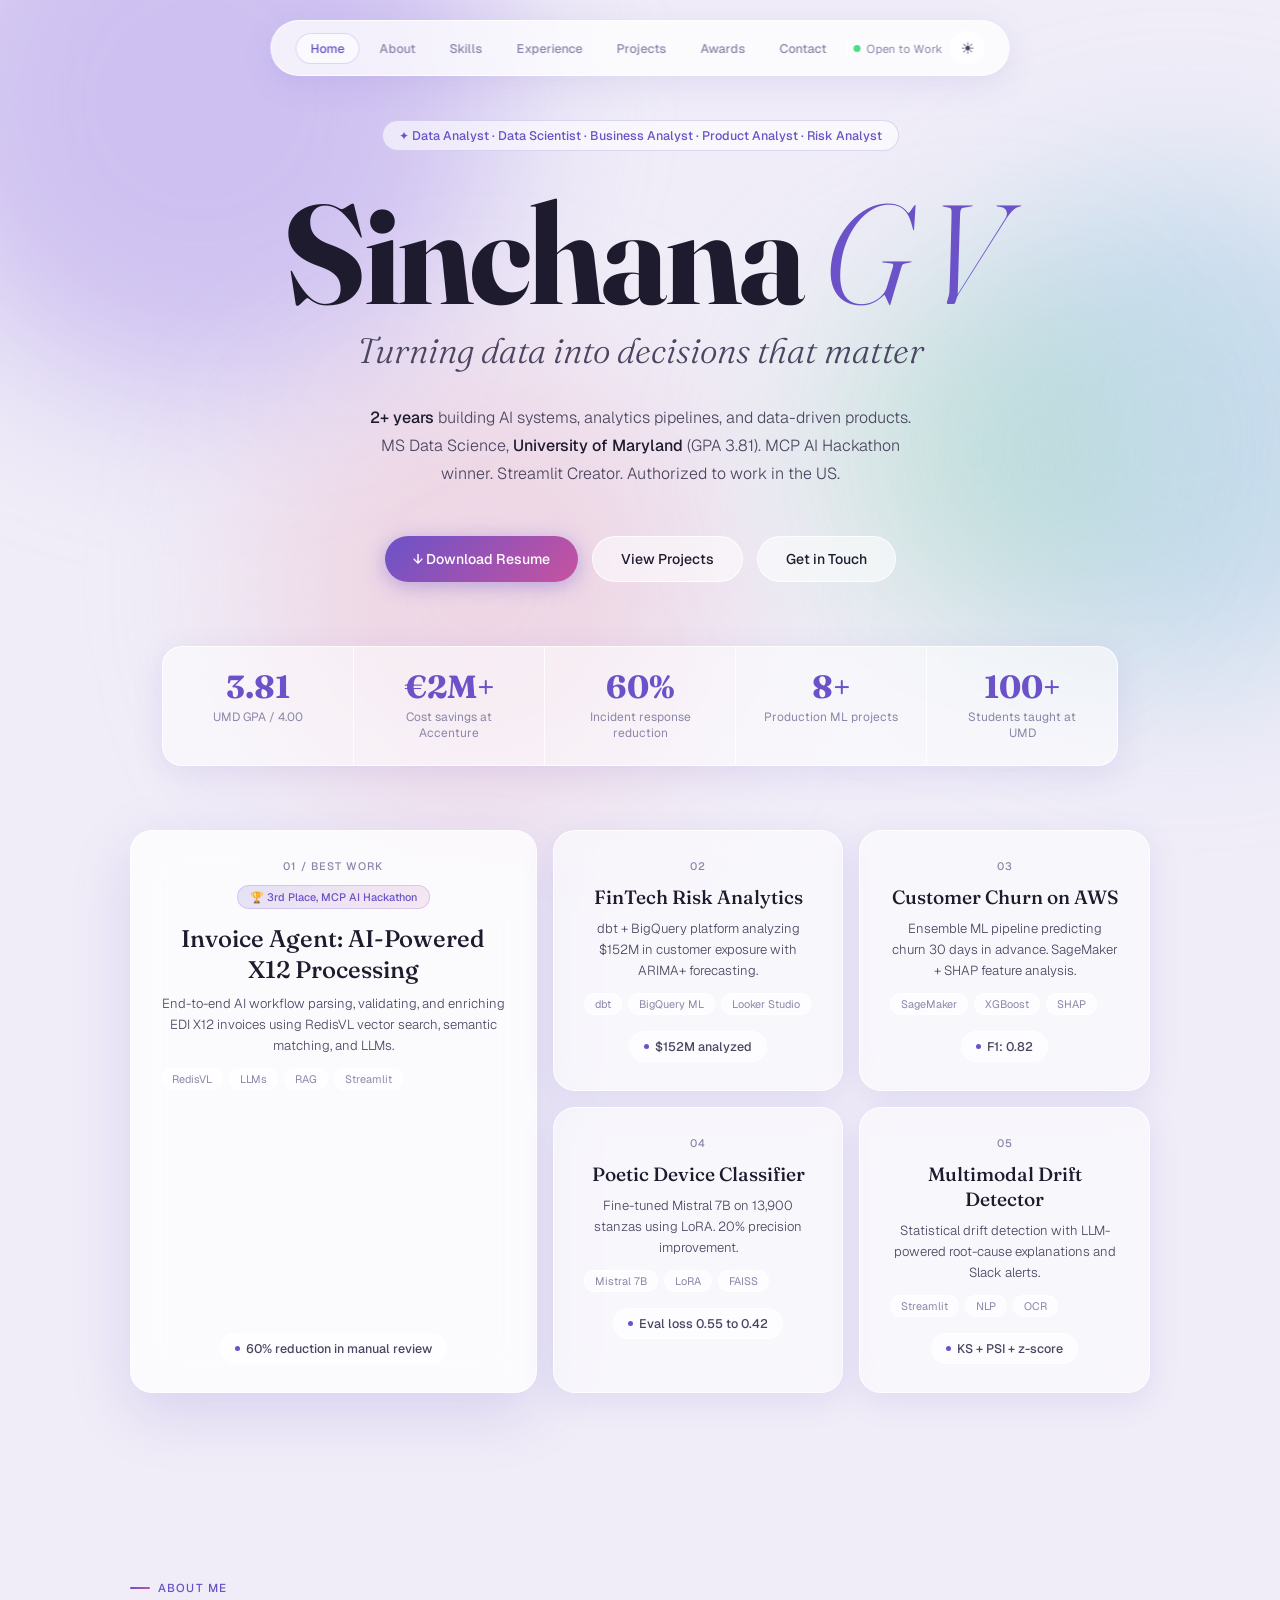
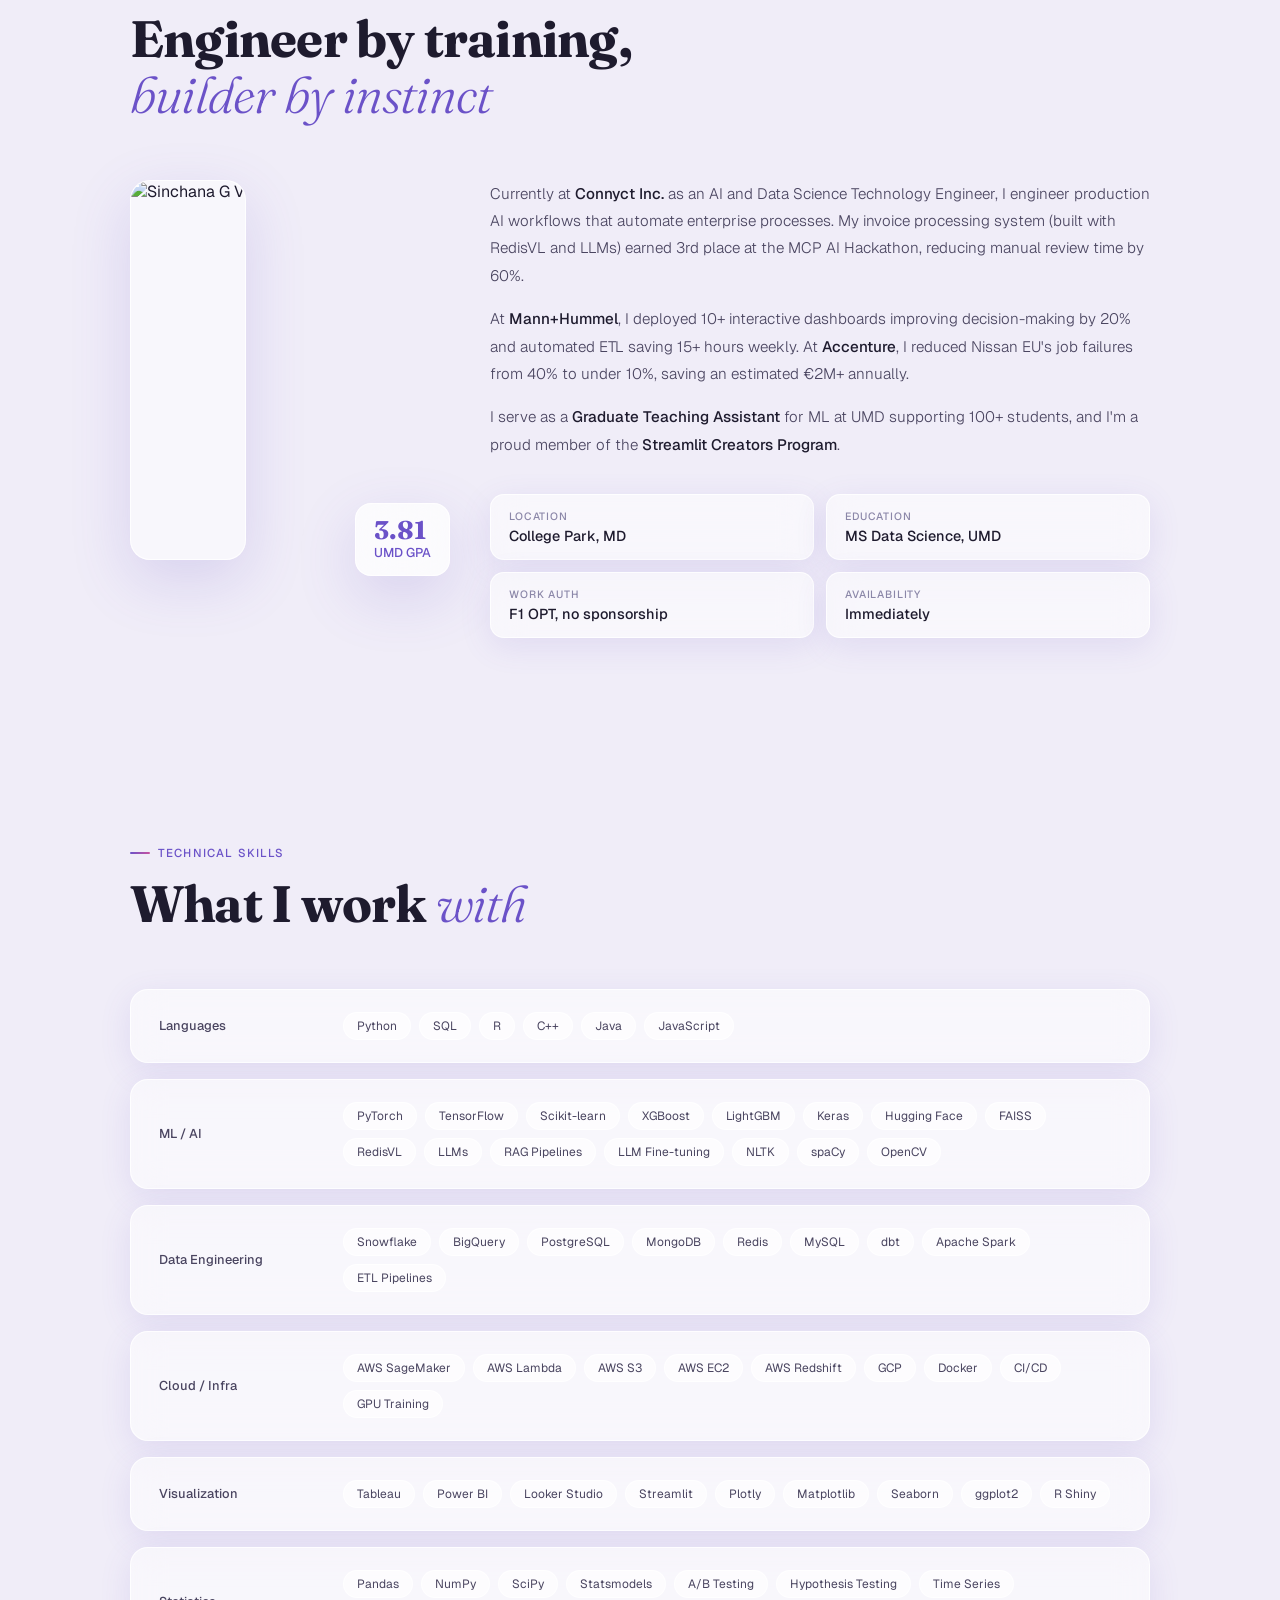
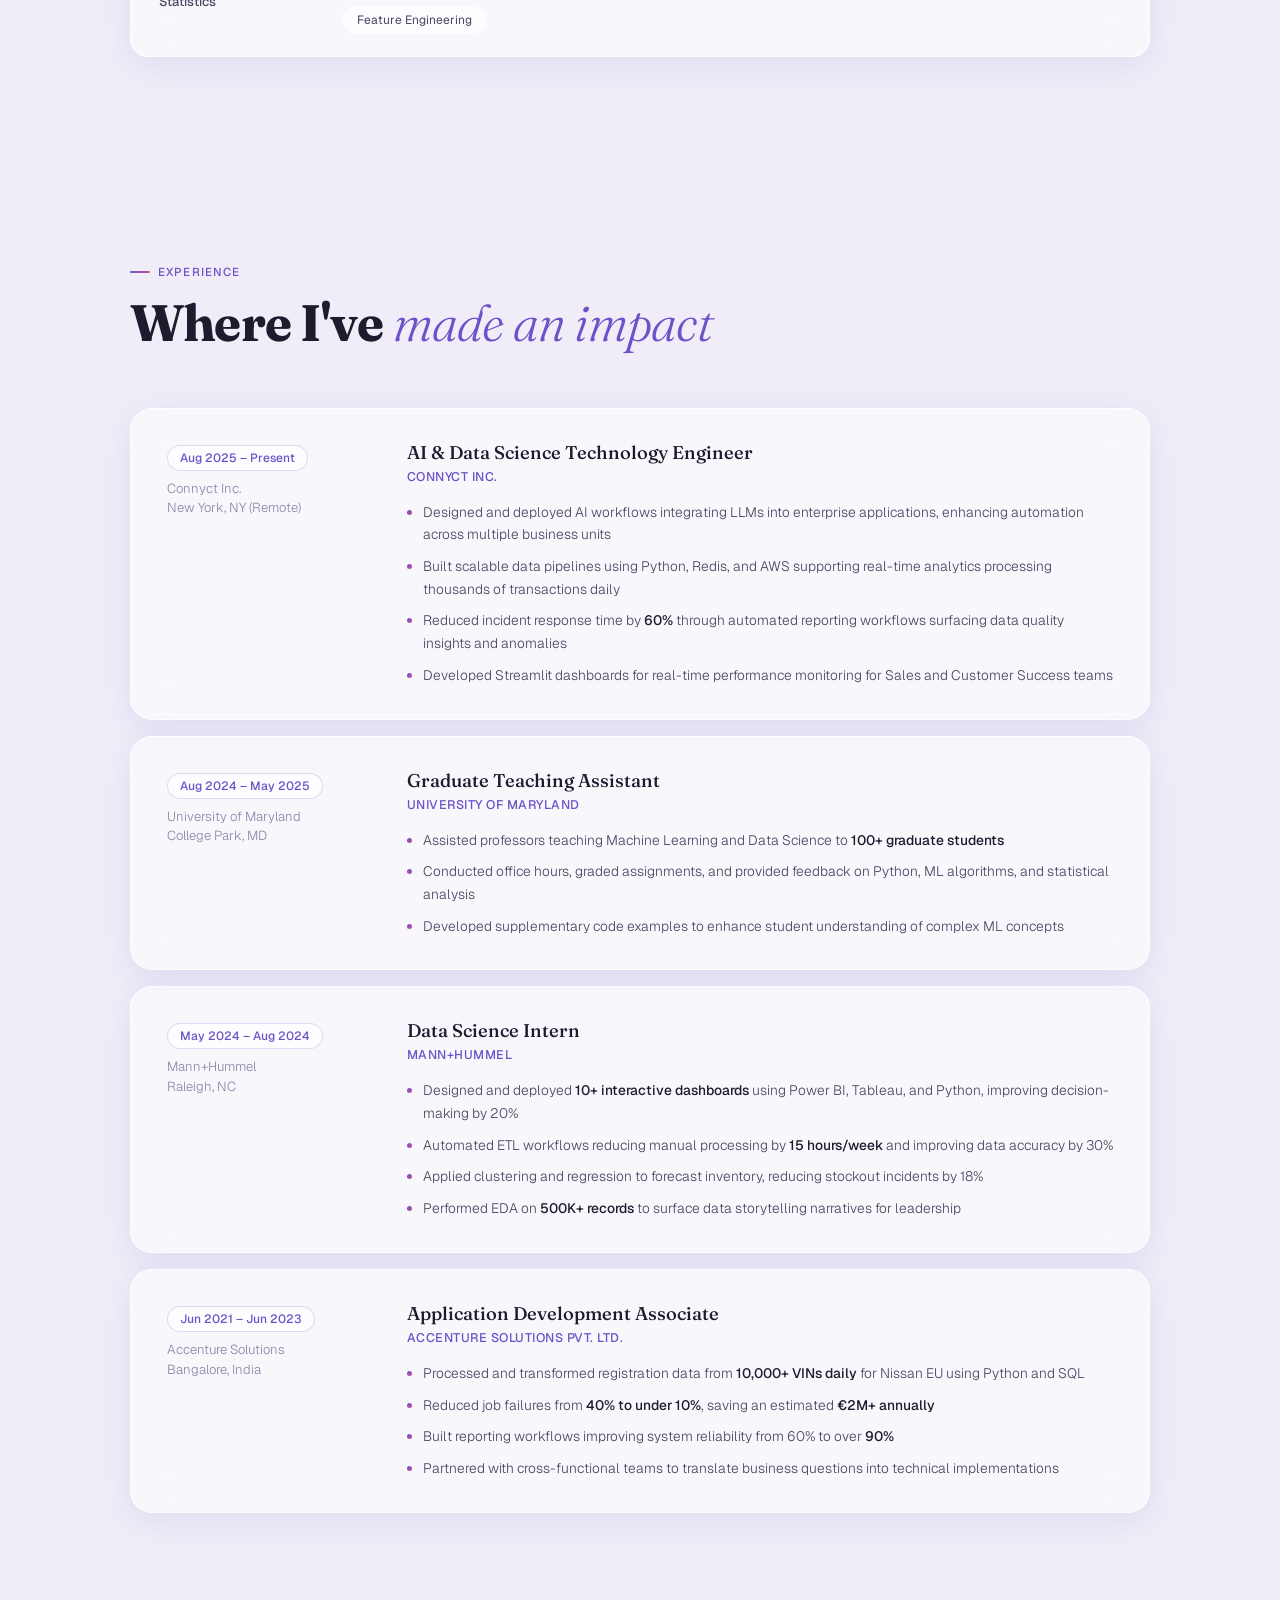
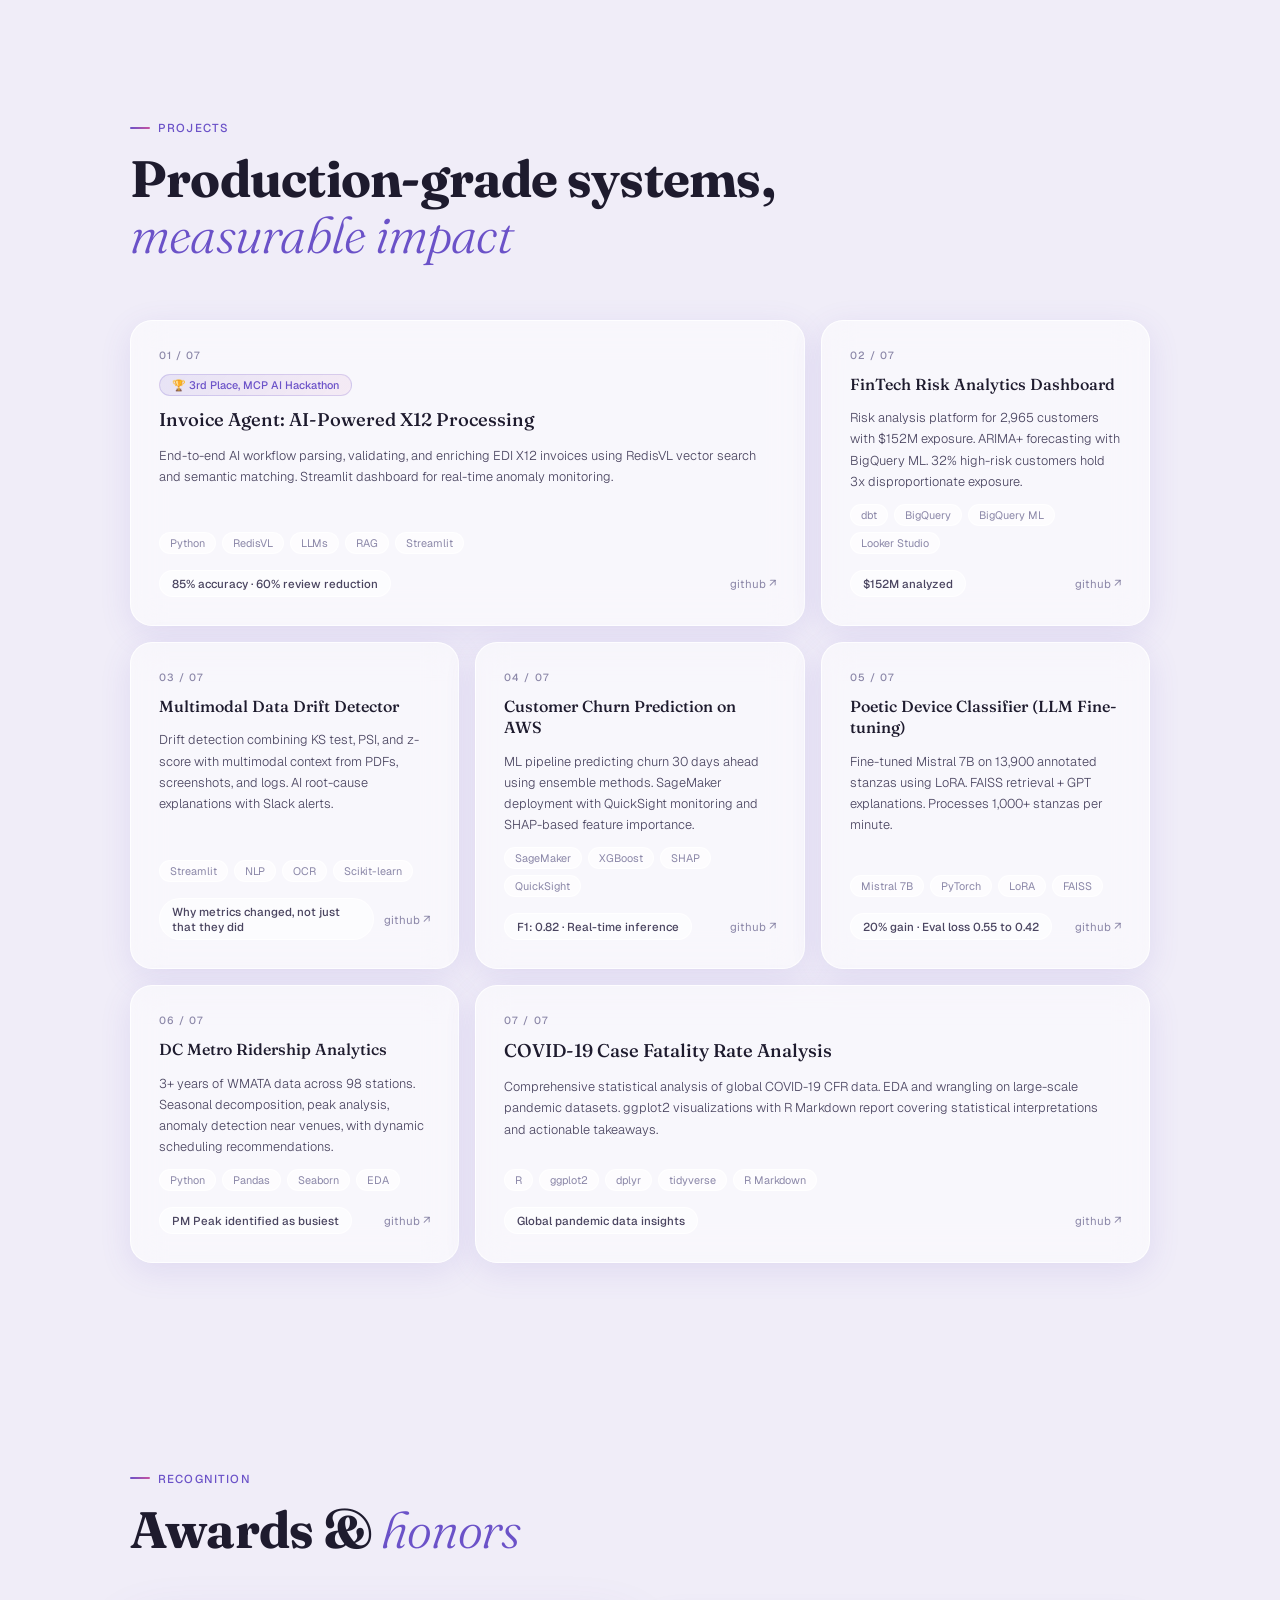
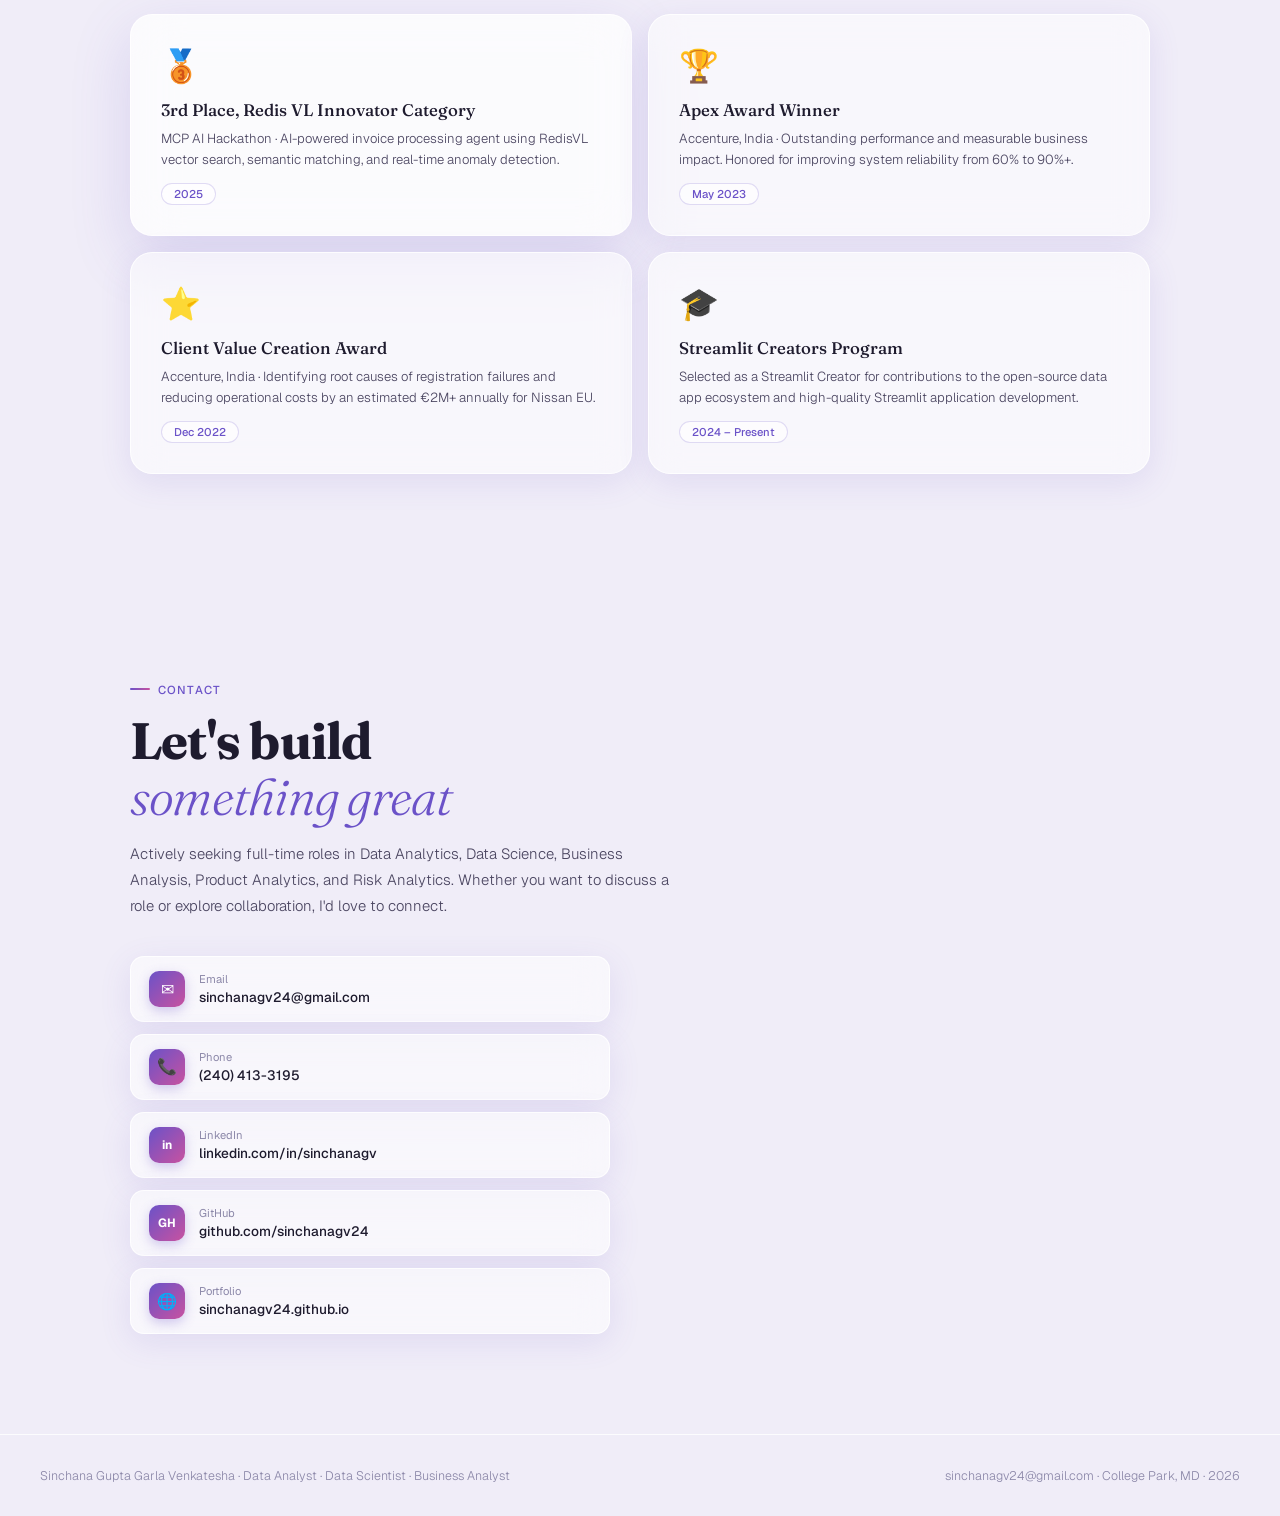
==== commit 82008e80: "Update index.html" ====
--- a/index.html
+++ b/index.html
@@ -366,7 +366,7 @@
       <p class="hero-bio">
         <strong>2+ years</strong> building AI systems, analytics pipelines, and data-driven products.
         MS Data Science, <strong>University of Maryland</strong> (GPA 3.81).
-        MCP AI Hackathon winner. Streamlit Creator. No sponsorship required through July 2028.
+        MCP AI Hackathon winner. Streamlit Creator. Authorized to work in the US.
       </p>
       <div class="hero-actions">
         <a href="https://drive.google.com/file/d/10UskaZcPYVKGHwvCNQ_ndmOAbxJNDAQP/view" target="_blank" class="btn-glow btn-primary">↓ Download Resume</a>
@@ -690,3 +690,4 @@
 </script>
 </body>
 </html>
+
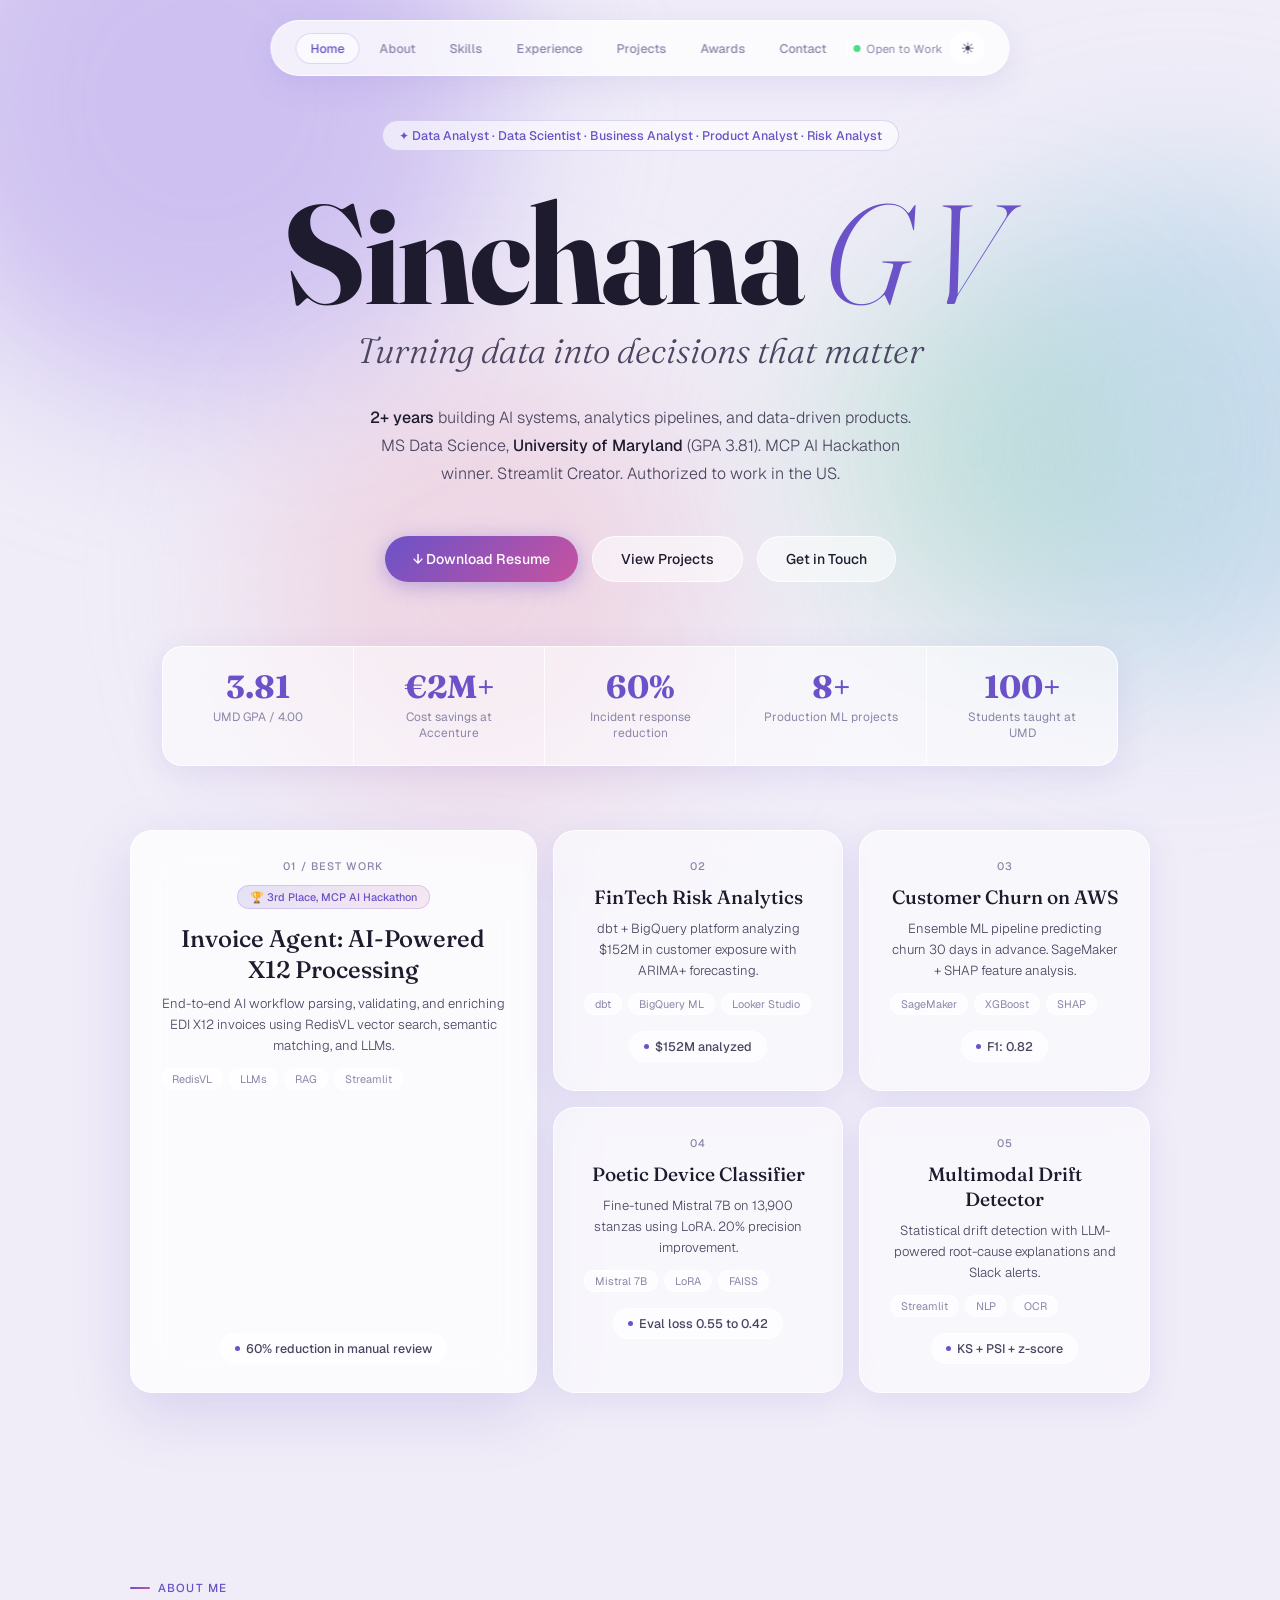
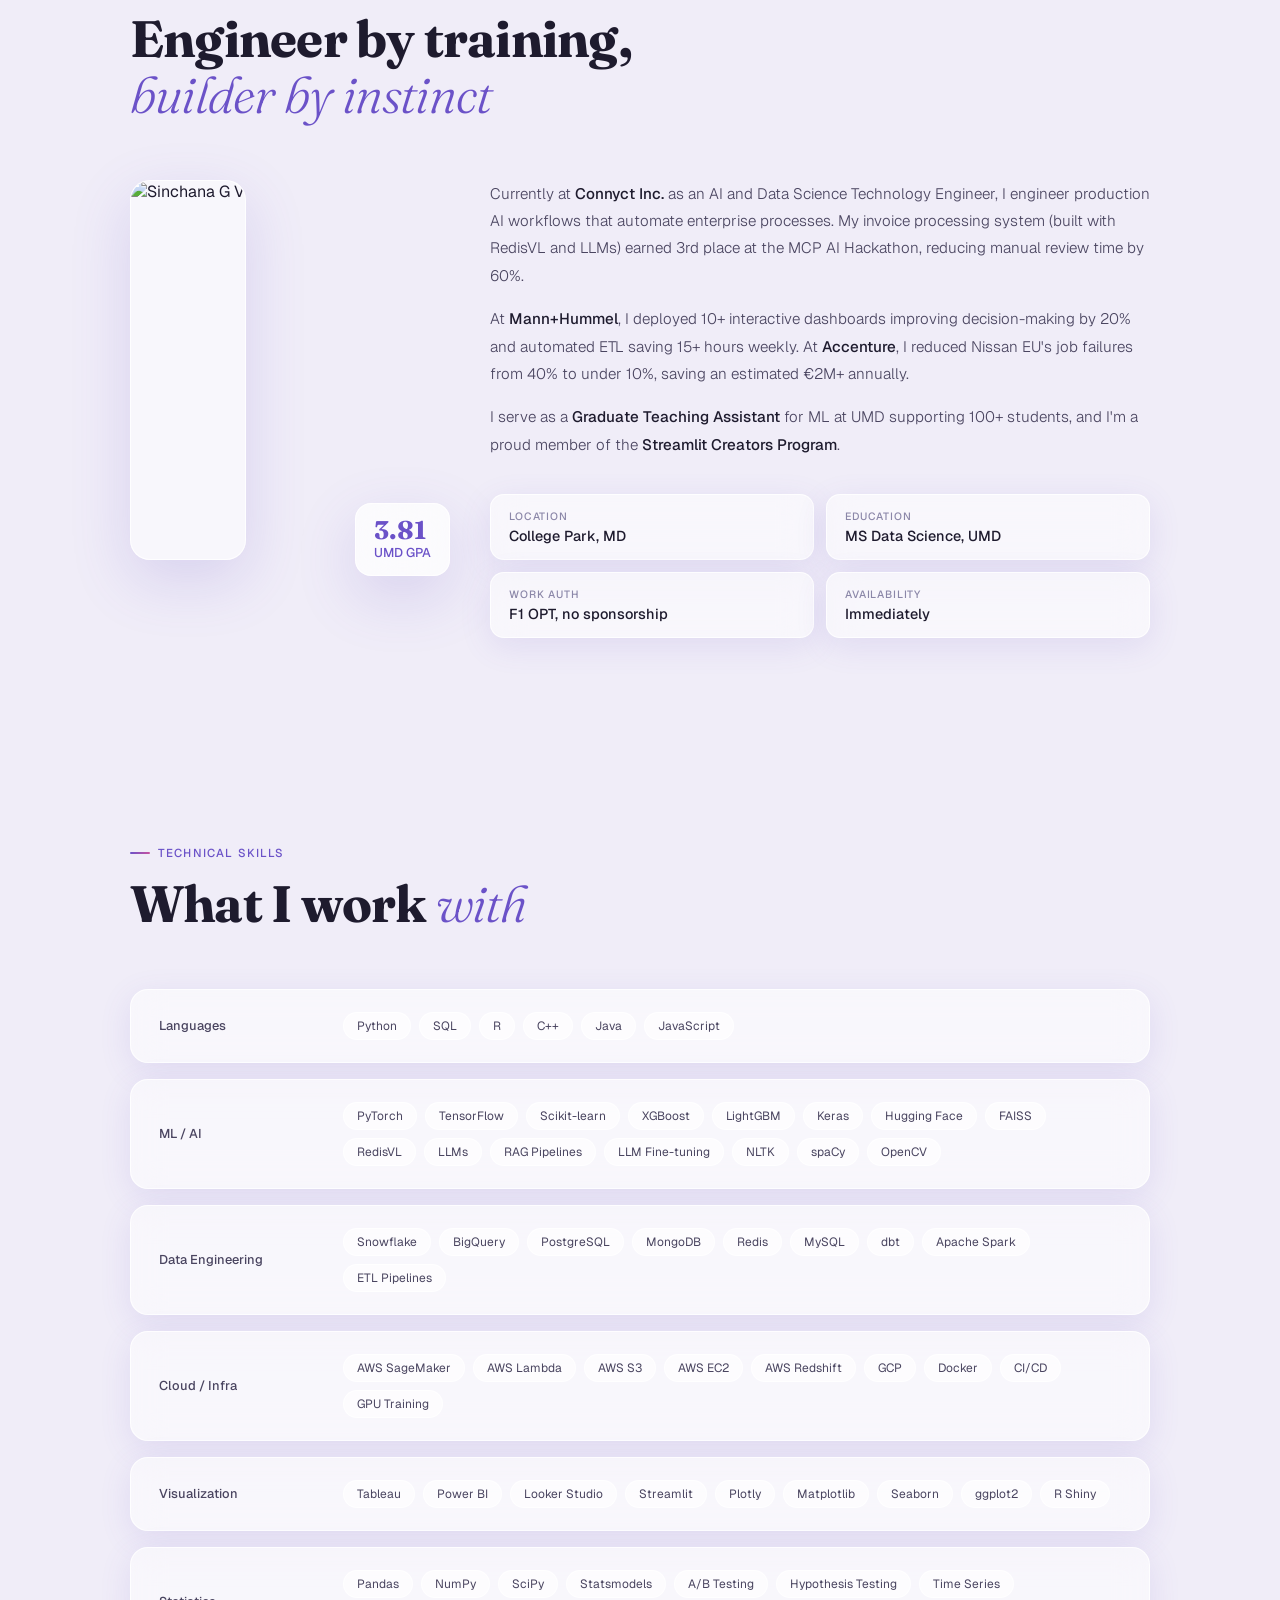
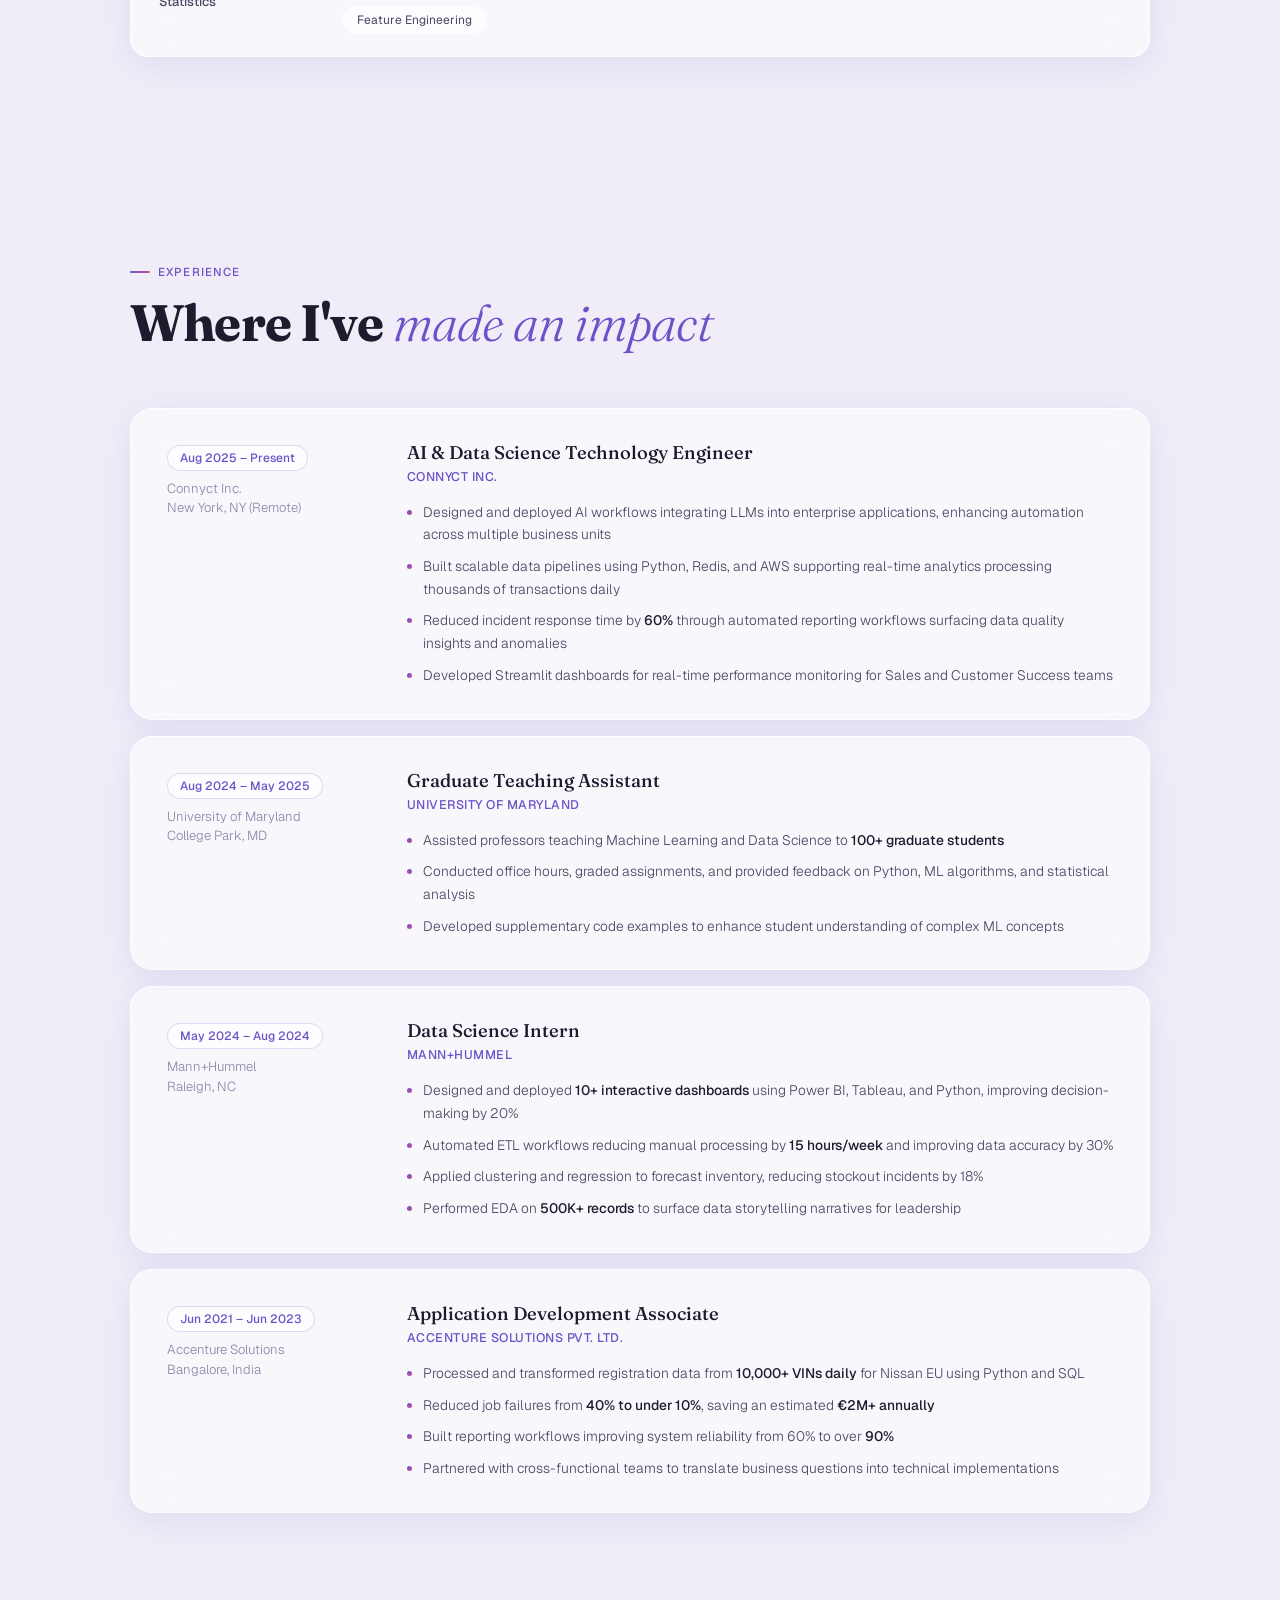
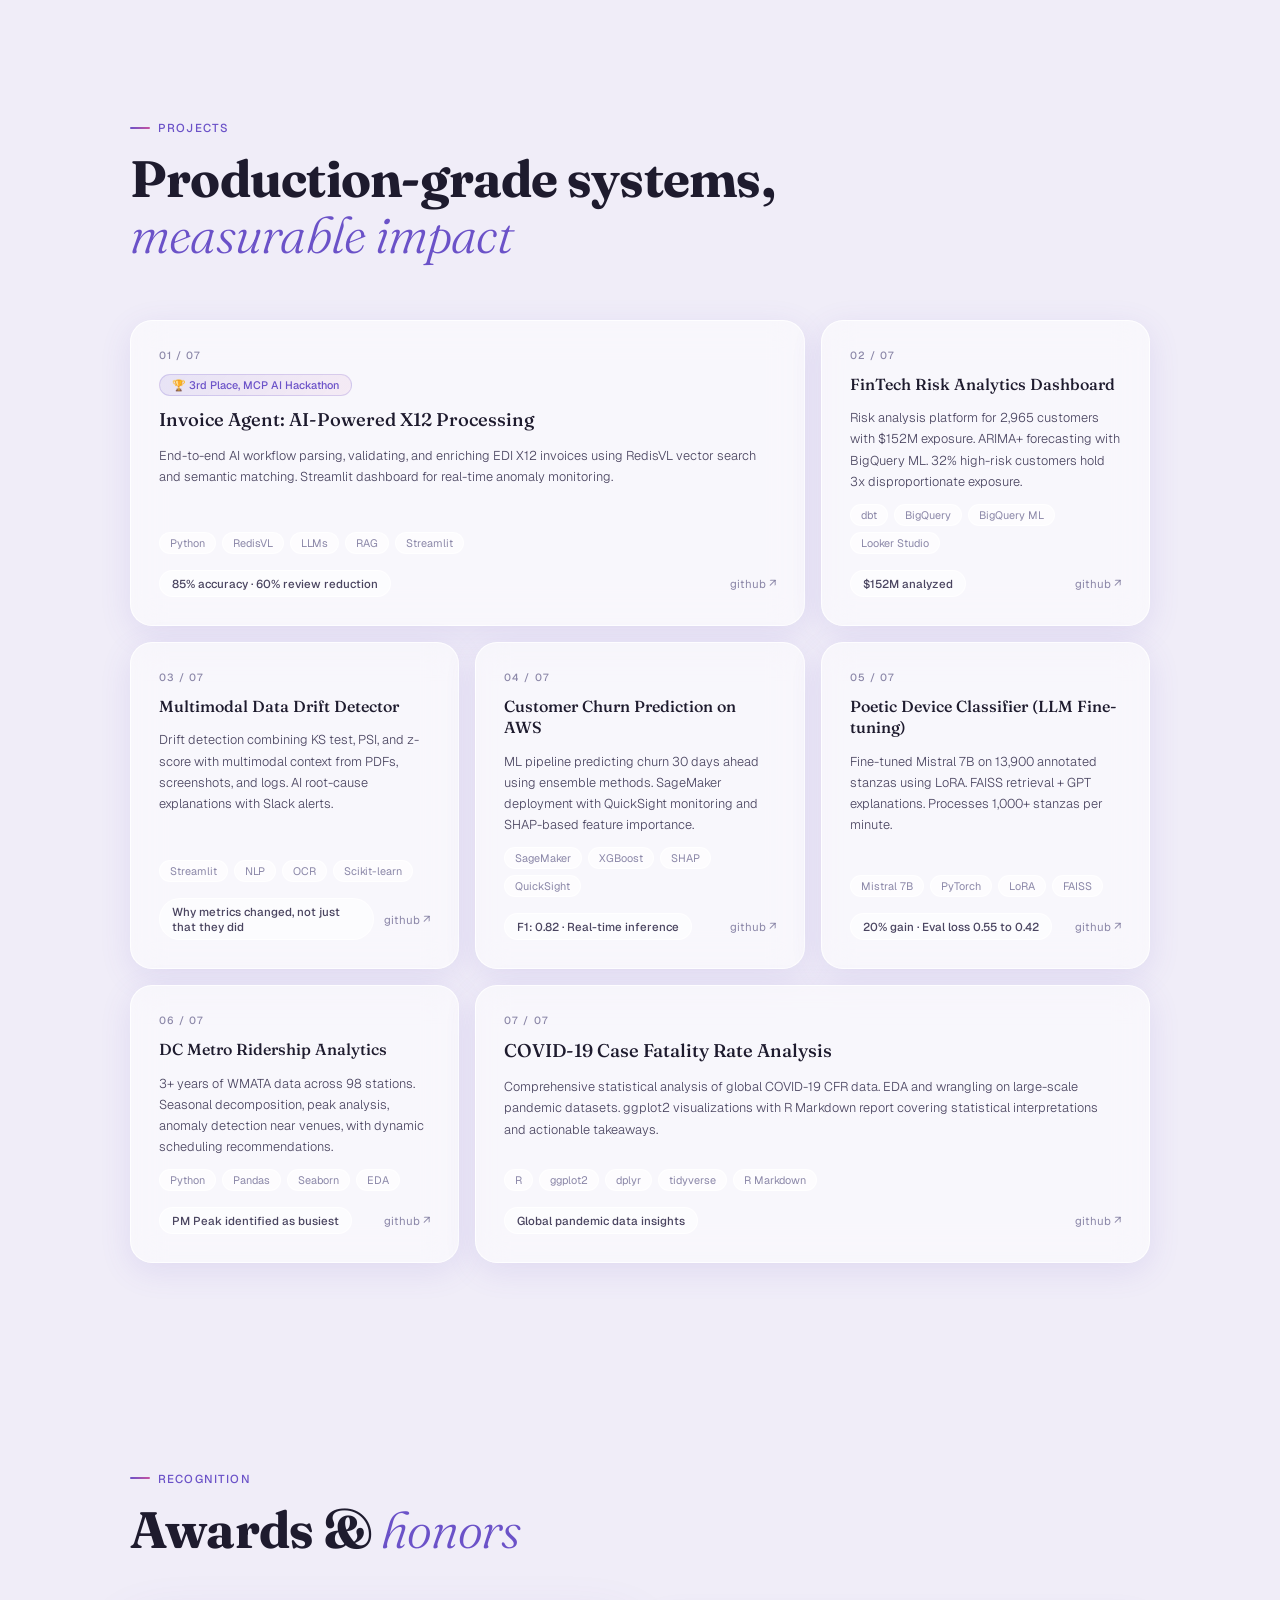
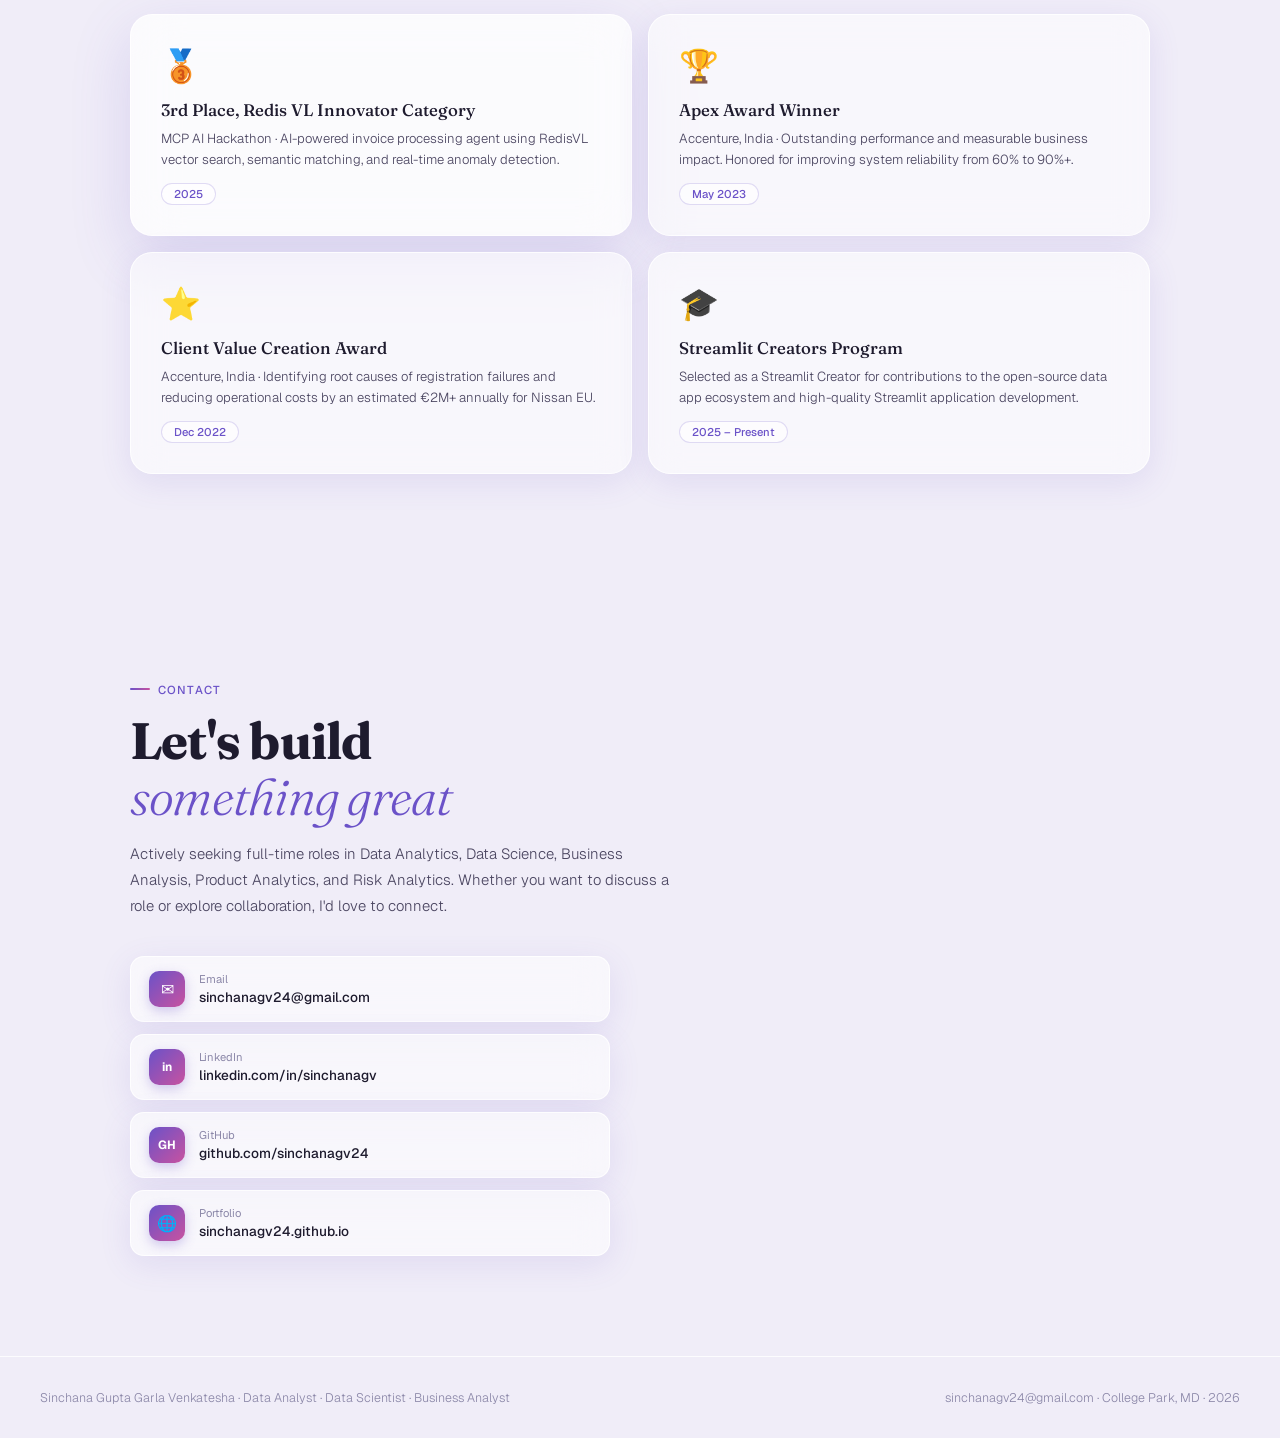
==== commit 228f9eac: "Update index.html" ====
--- a/index.html
+++ b/index.html
@@ -628,7 +628,7 @@
           <span class="award-icon">🎓</span>
           <h3>Streamlit Creators Program</h3>
           <p>Selected as a Streamlit Creator for contributions to the open-source data app ecosystem and high-quality Streamlit application development.</p>
-          <span class="award-when">2024 – Present</span>
+          <span class="award-when">2025 – Present</span>
         </div>
       </div>
     </div>
@@ -644,10 +644,6 @@
         <a href="mailto:sinchanagv24@gmail.com" class="clink glass">
           <div class="clink-icon">✉</div>
           <div><div class="clink-label">Email</div><div class="clink-val">sinchanagv24@gmail.com</div></div>
-        </a>
-        <a href="tel:+12404133195" class="clink glass">
-          <div class="clink-icon">📞</div>
-          <div><div class="clink-label">Phone</div><div class="clink-val">(240) 413-3195</div></div>
         </a>
         <a href="https://www.linkedin.com/in/sinchanagv/" target="_blank" class="clink glass">
           <div class="clink-icon" style="font-size:0.75rem;font-weight:700;">in</div>
@@ -691,3 +687,4 @@
 </body>
 </html>
 
+
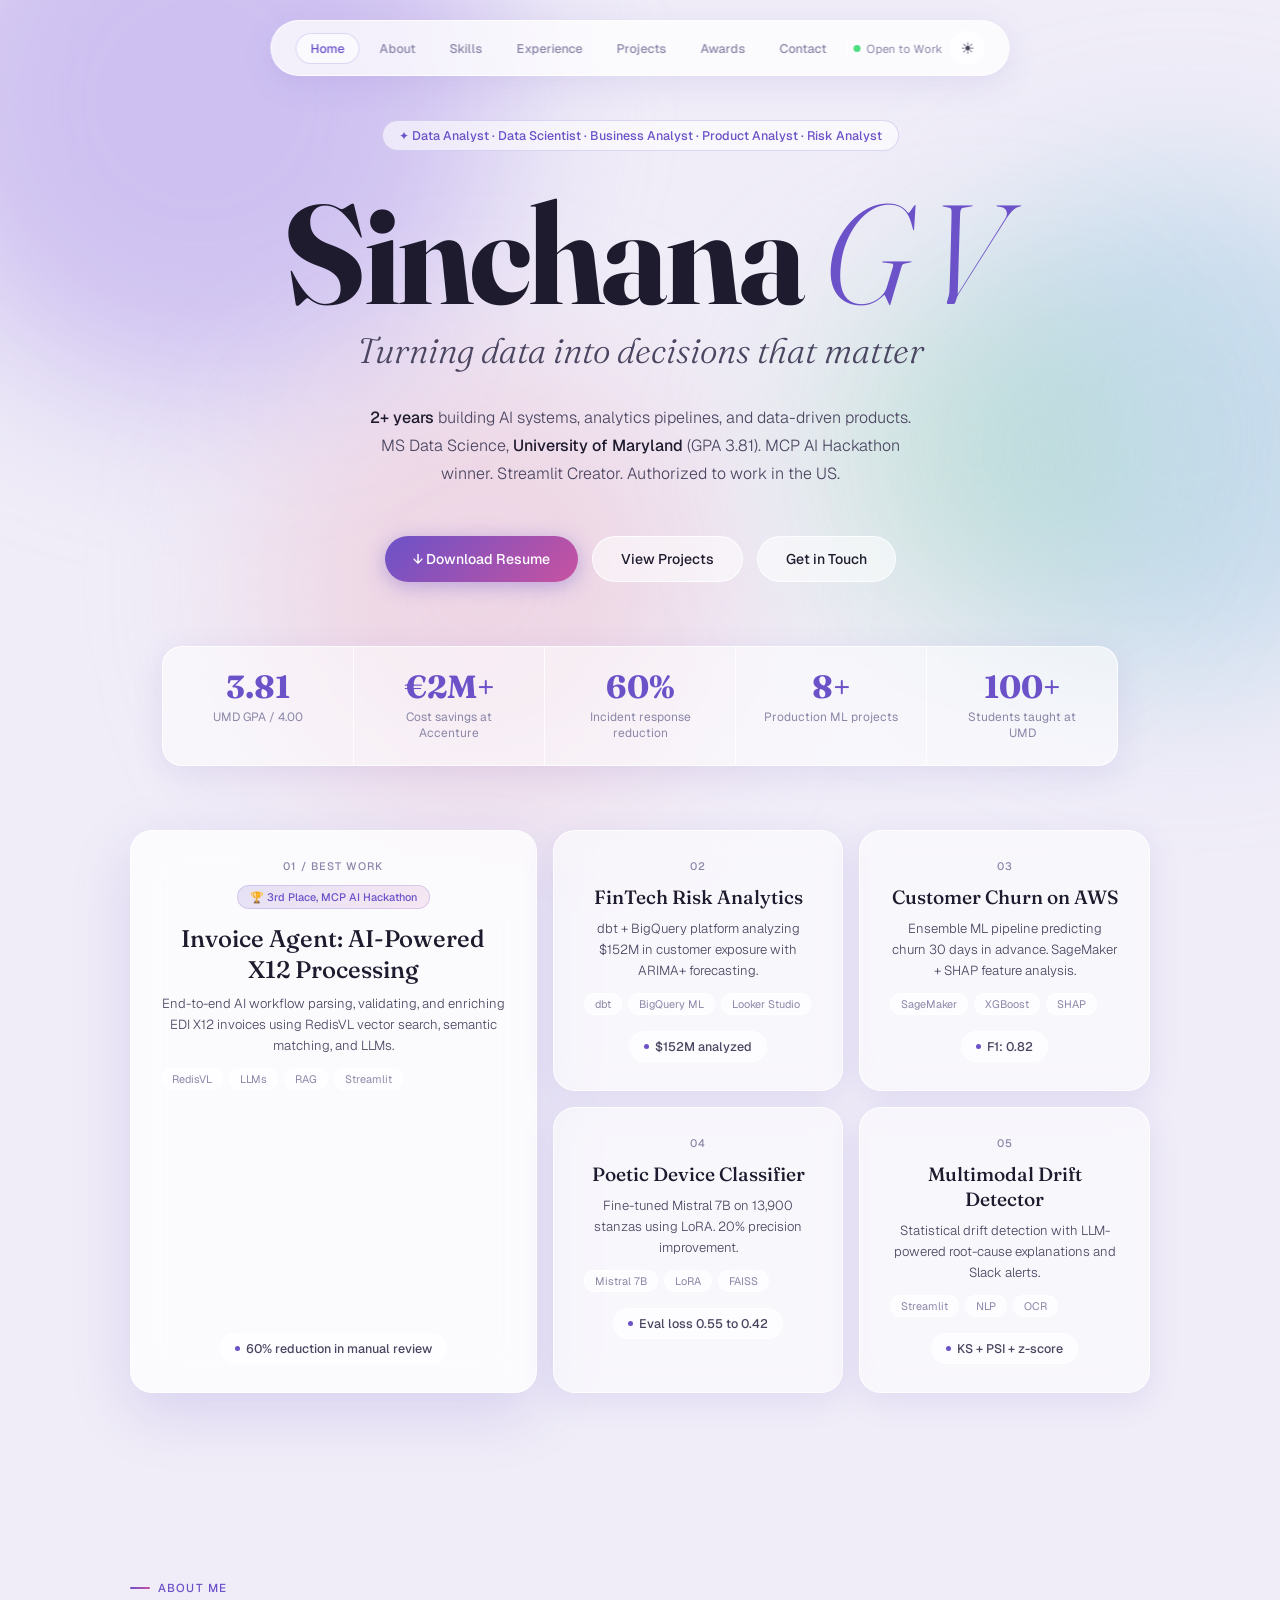
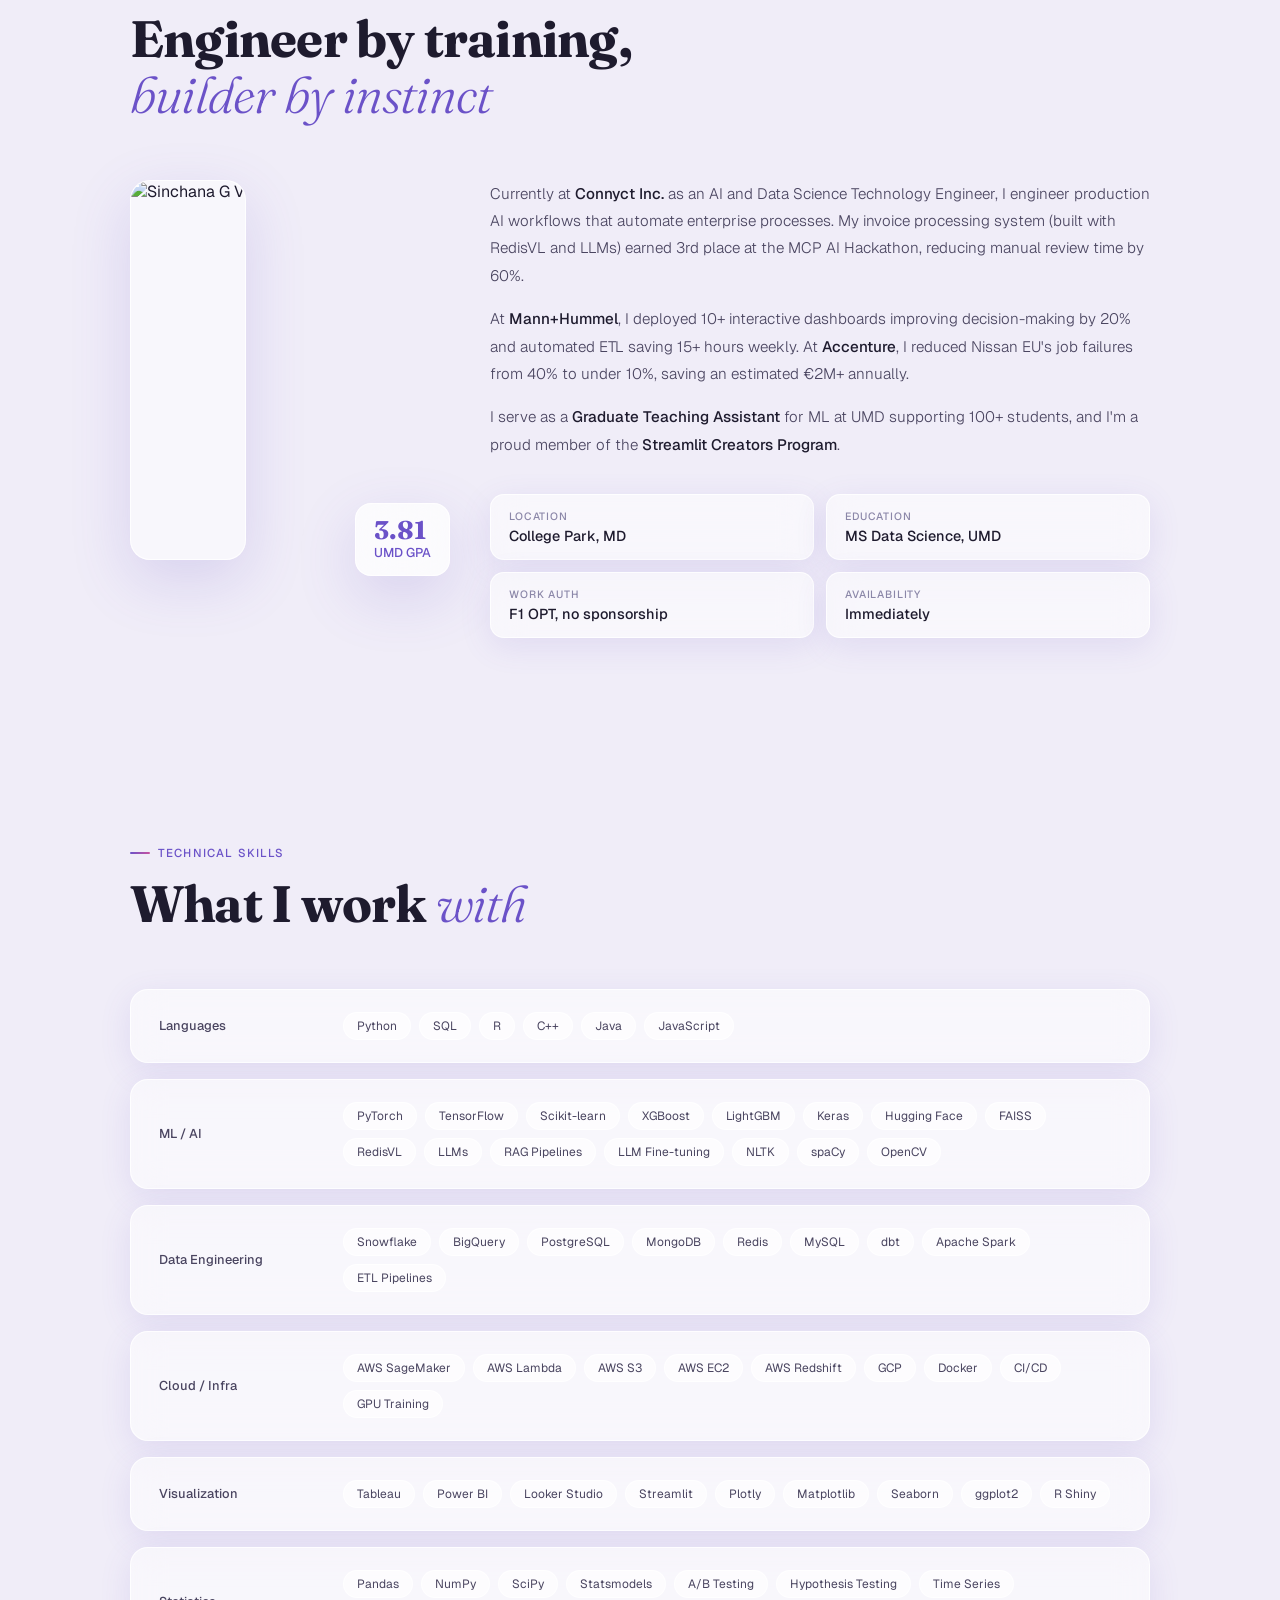
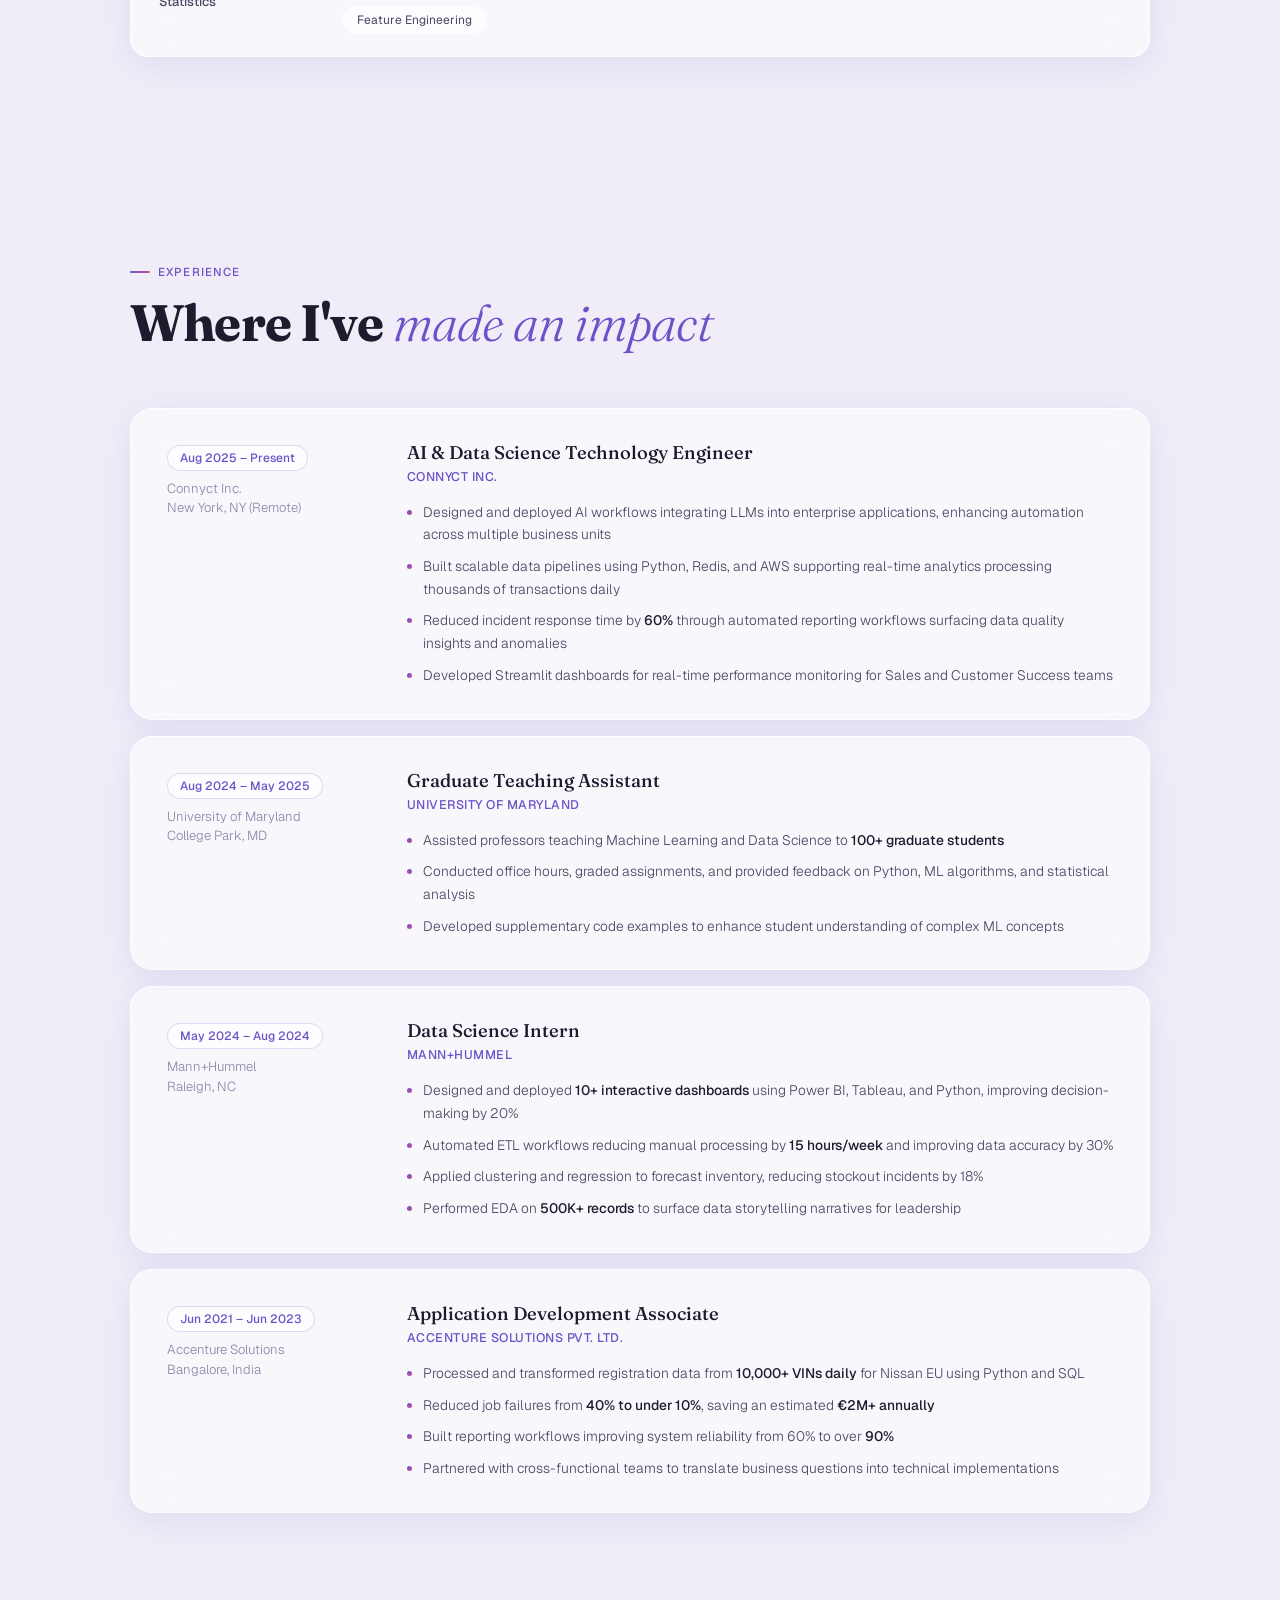
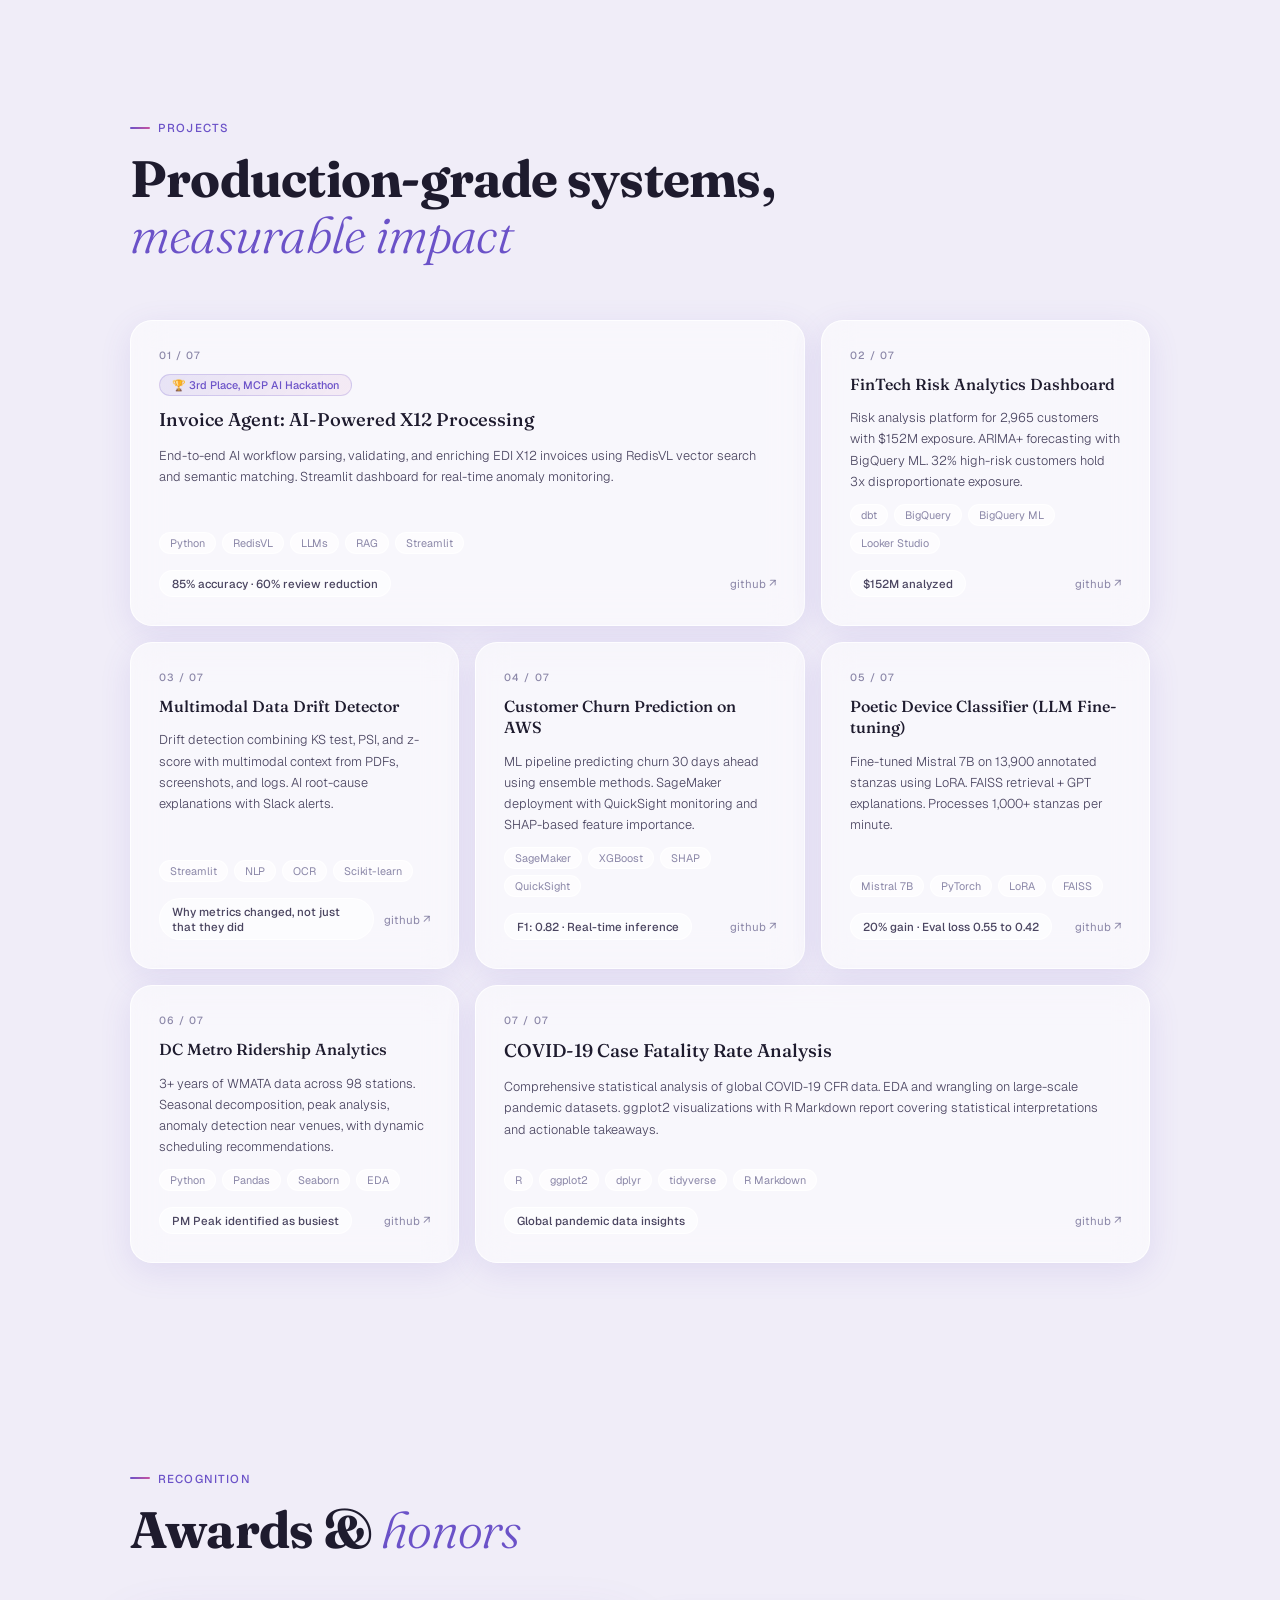
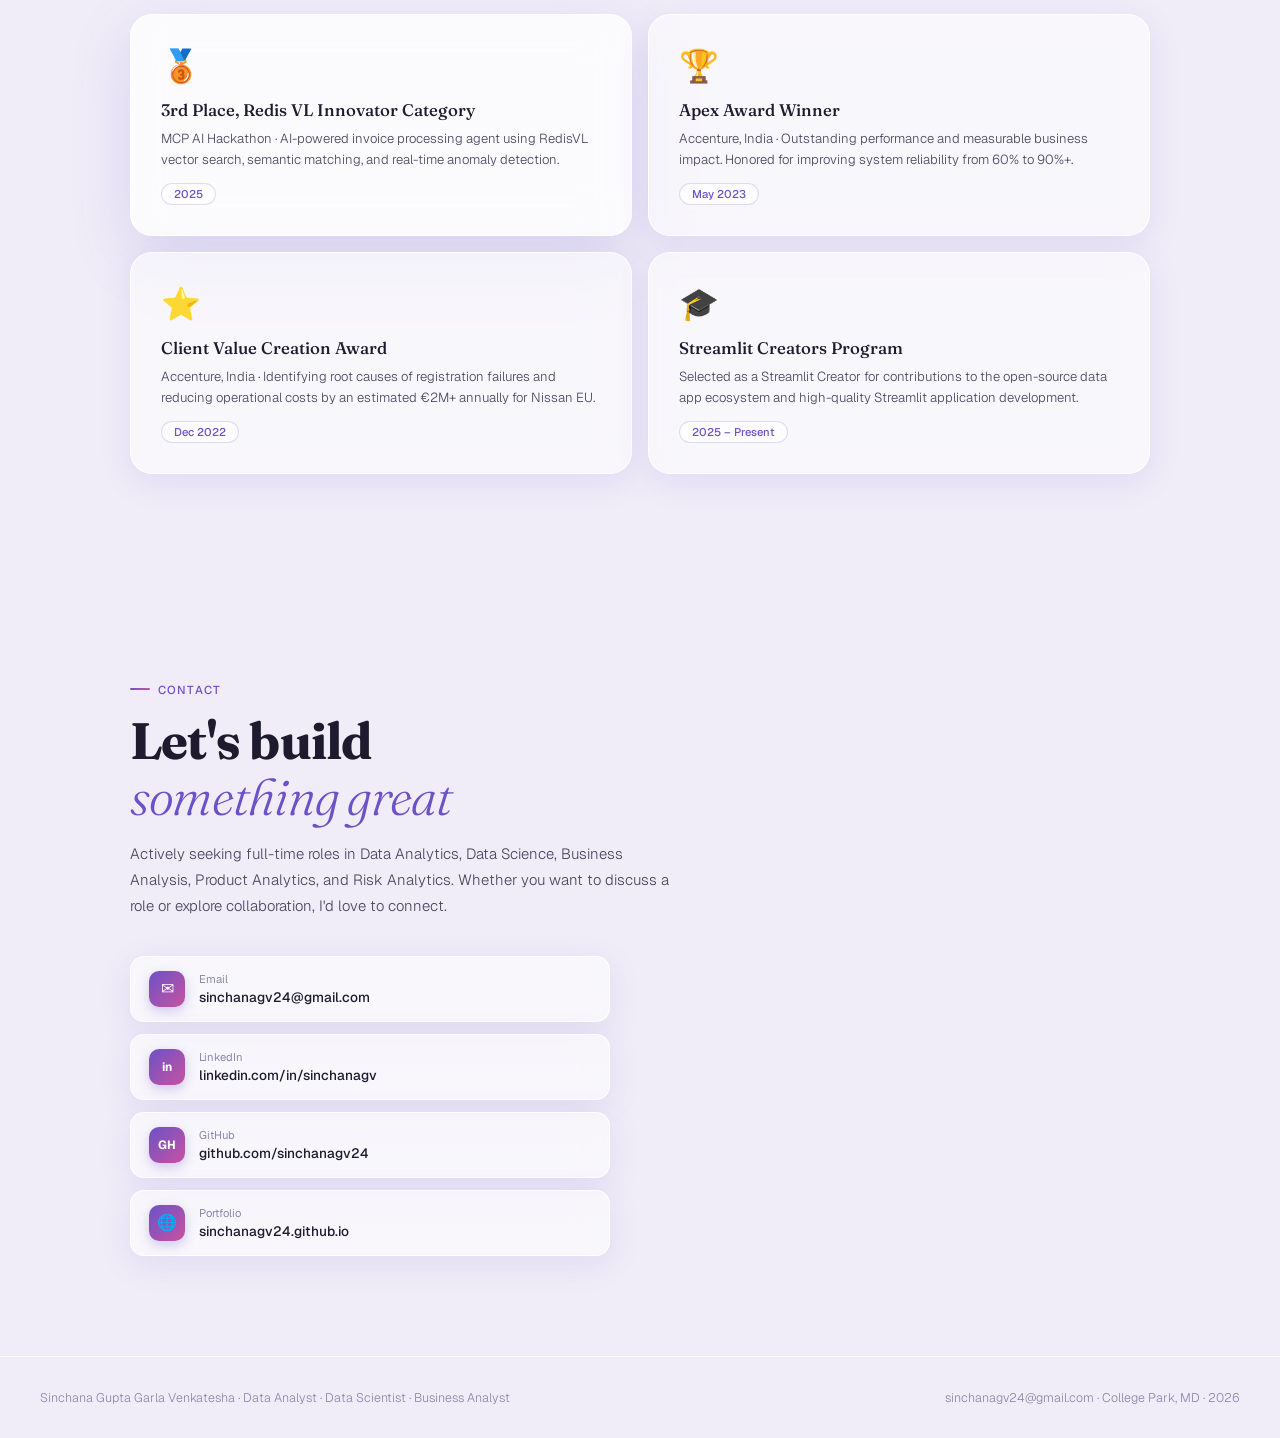
==== commit d44bfab5: "Update index.html" ====
--- a/index.html
+++ b/index.html
@@ -649,11 +649,11 @@
           <div class="clink-icon" style="font-size:0.75rem;font-weight:700;">in</div>
           <div><div class="clink-label">LinkedIn</div><div class="clink-val">linkedin.com/in/sinchanagv</div></div>
         </a>
-        <a href="https://github.com/sinchanagv24" target="_blank" class="clink glass">
+        <a href="https://github.com/sinchana-gv" target="_blank" class="clink glass">
           <div class="clink-icon" style="font-size:0.75rem;font-weight:700;">GH</div>
           <div><div class="clink-label">GitHub</div><div class="clink-val">github.com/sinchanagv24</div></div>
         </a>
-        <a href="https://sinchanagv24.github.io" target="_blank" class="clink glass">
+        <a href="https://sinchana-gv.github.io" target="_blank" class="clink glass">
           <div class="clink-icon">🌐</div>
           <div><div class="clink-label">Portfolio</div><div class="clink-val">sinchanagv24.github.io</div></div>
         </a>
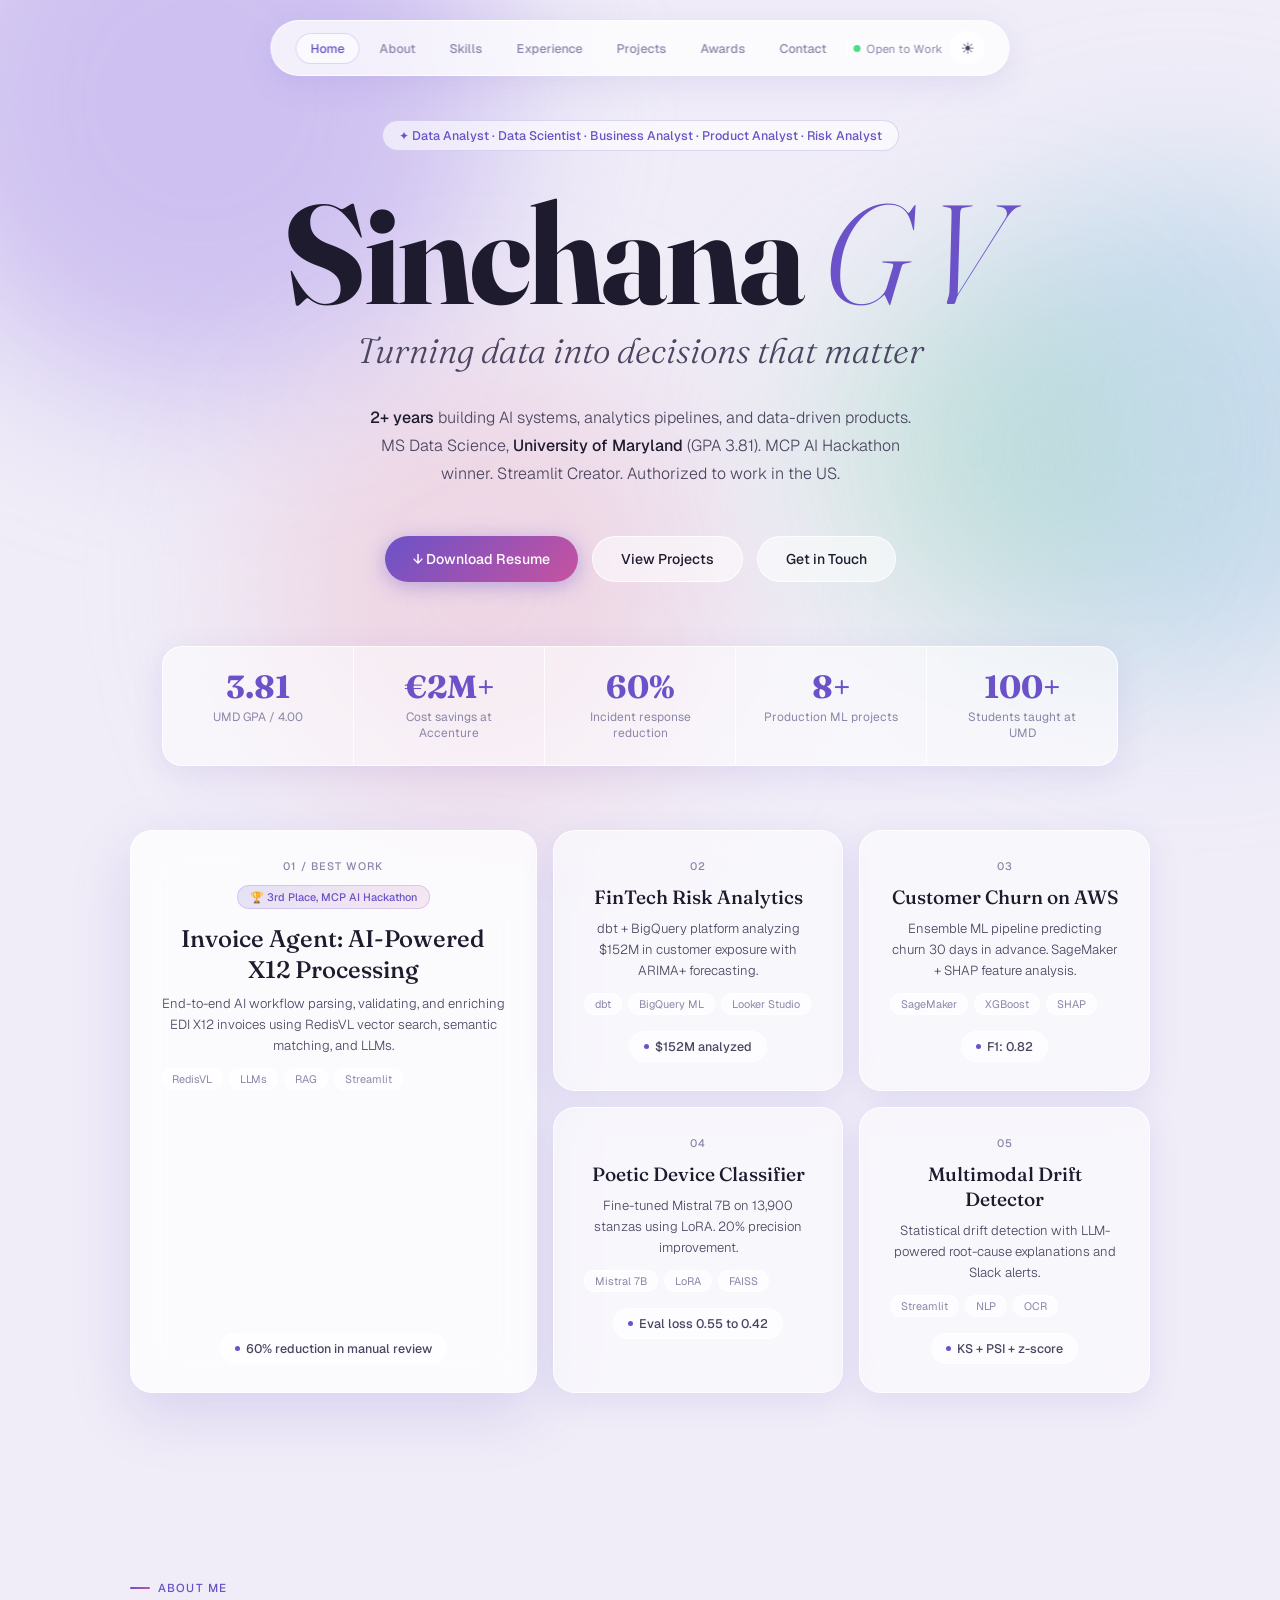
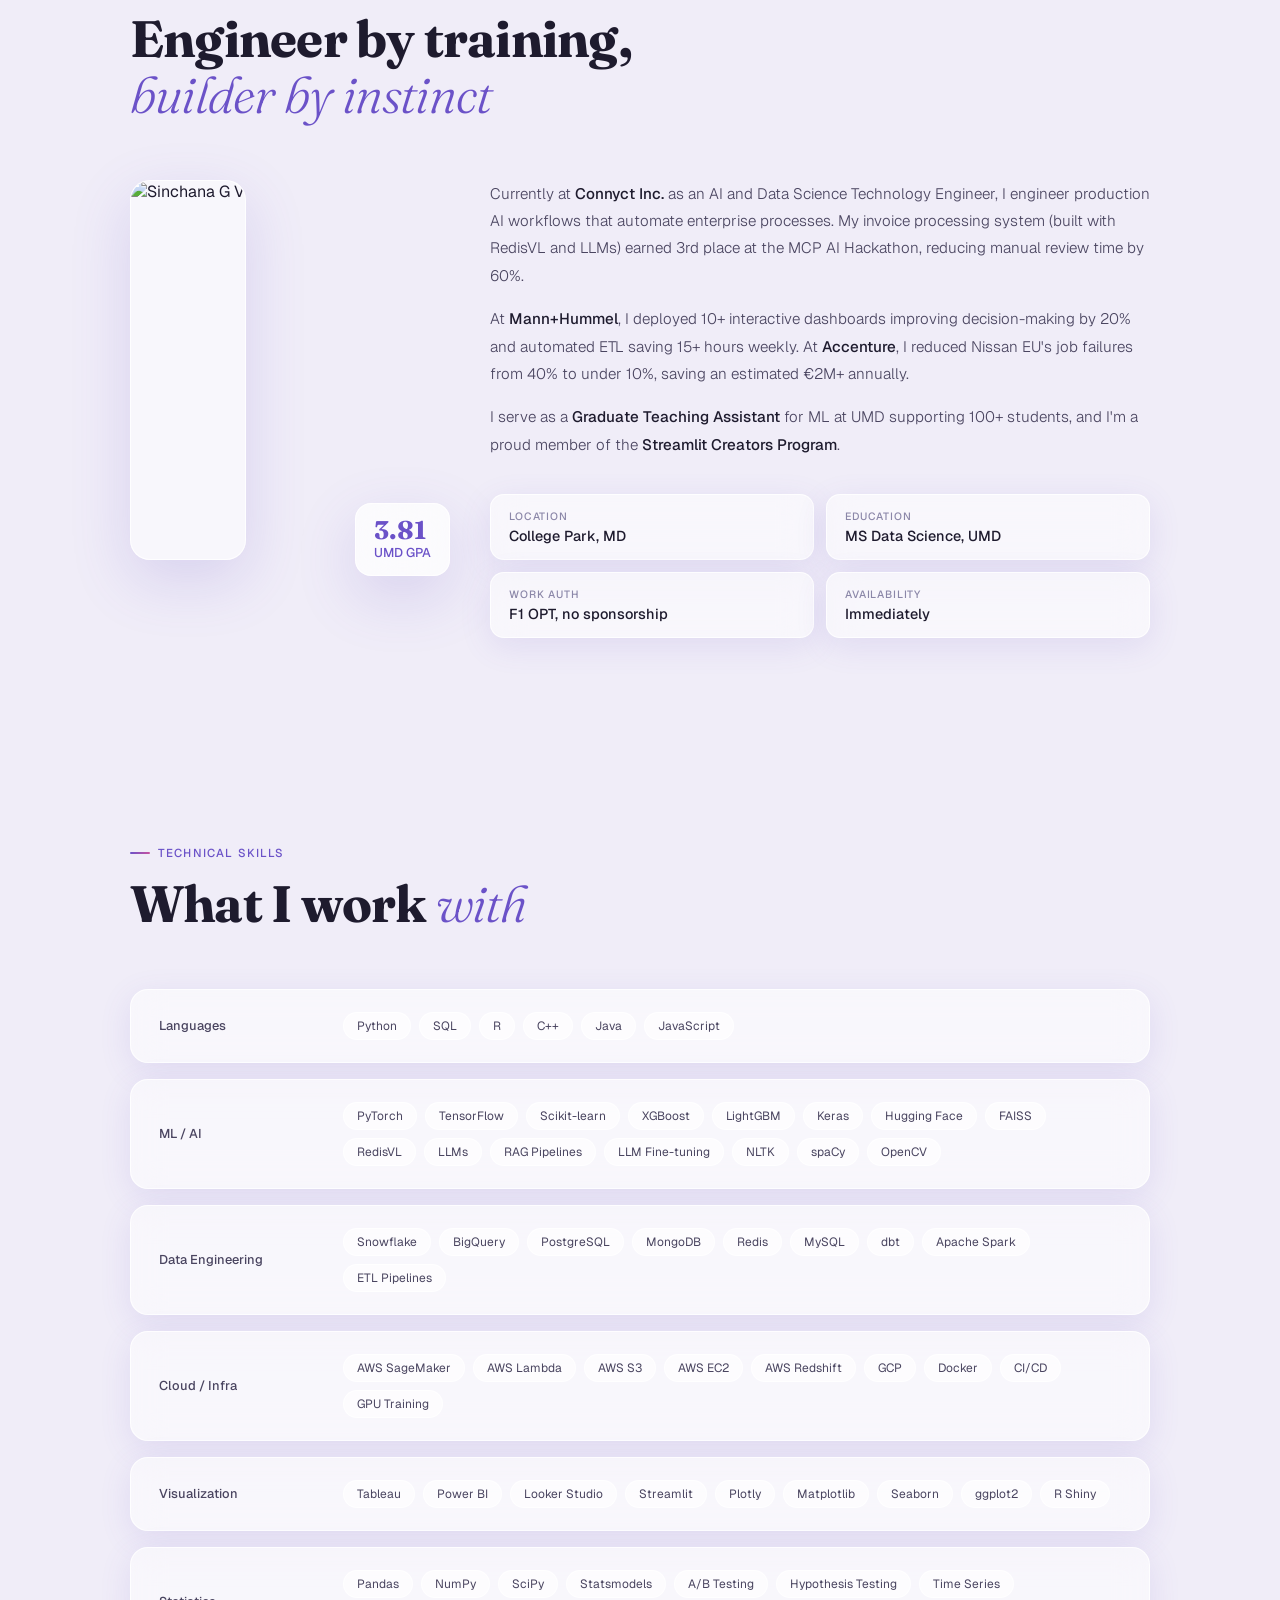
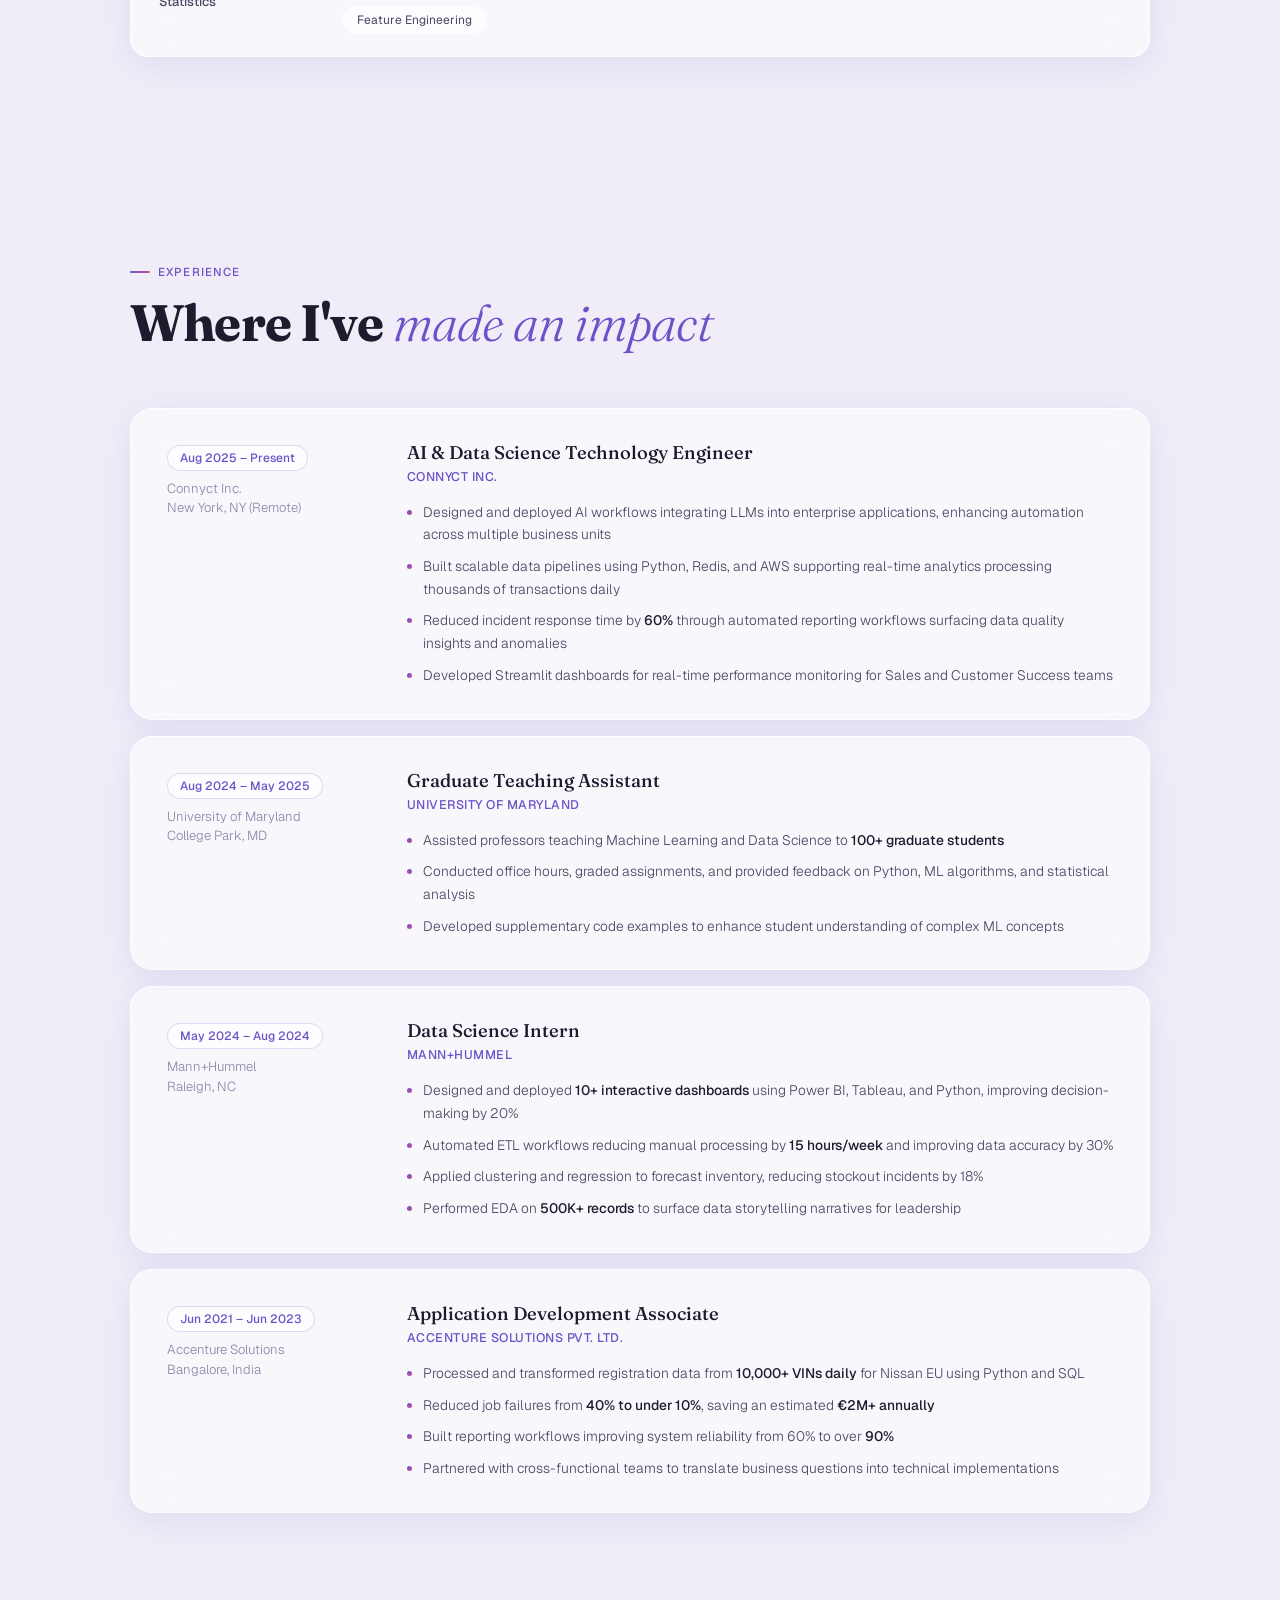
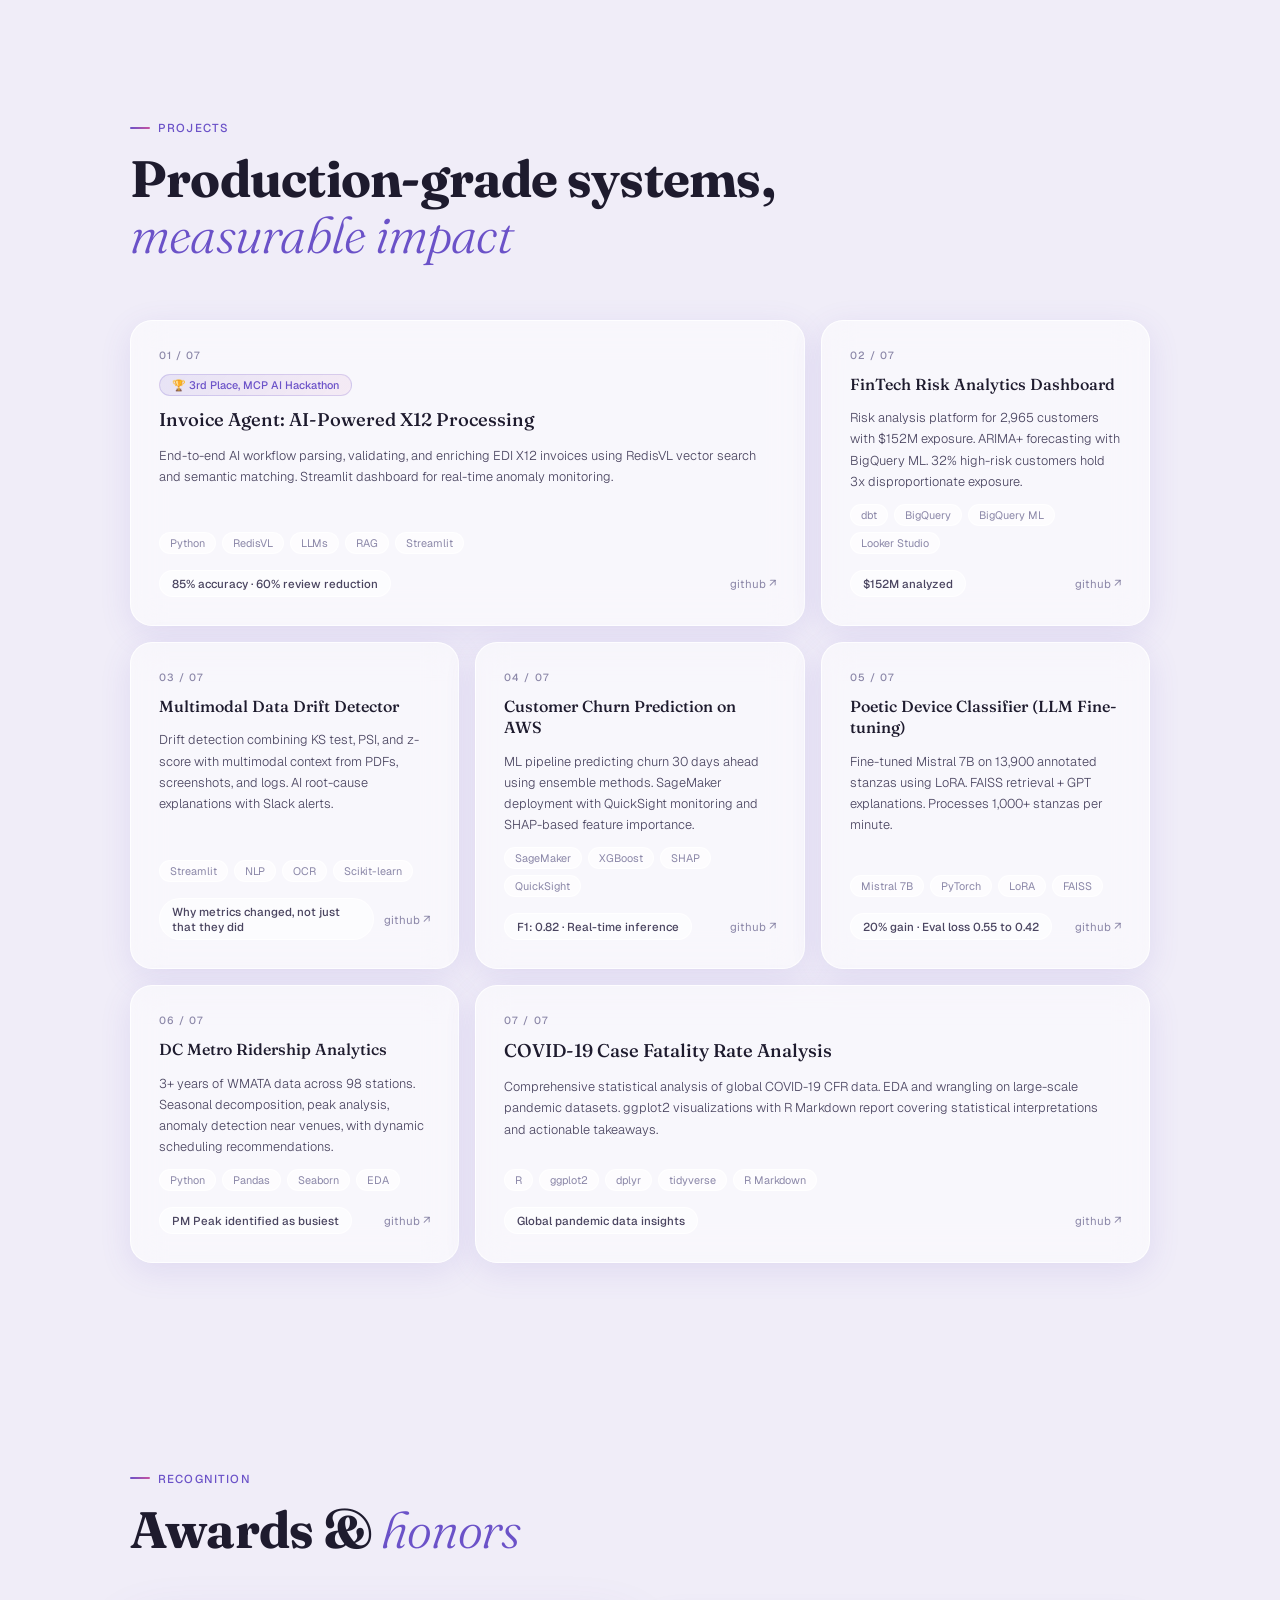
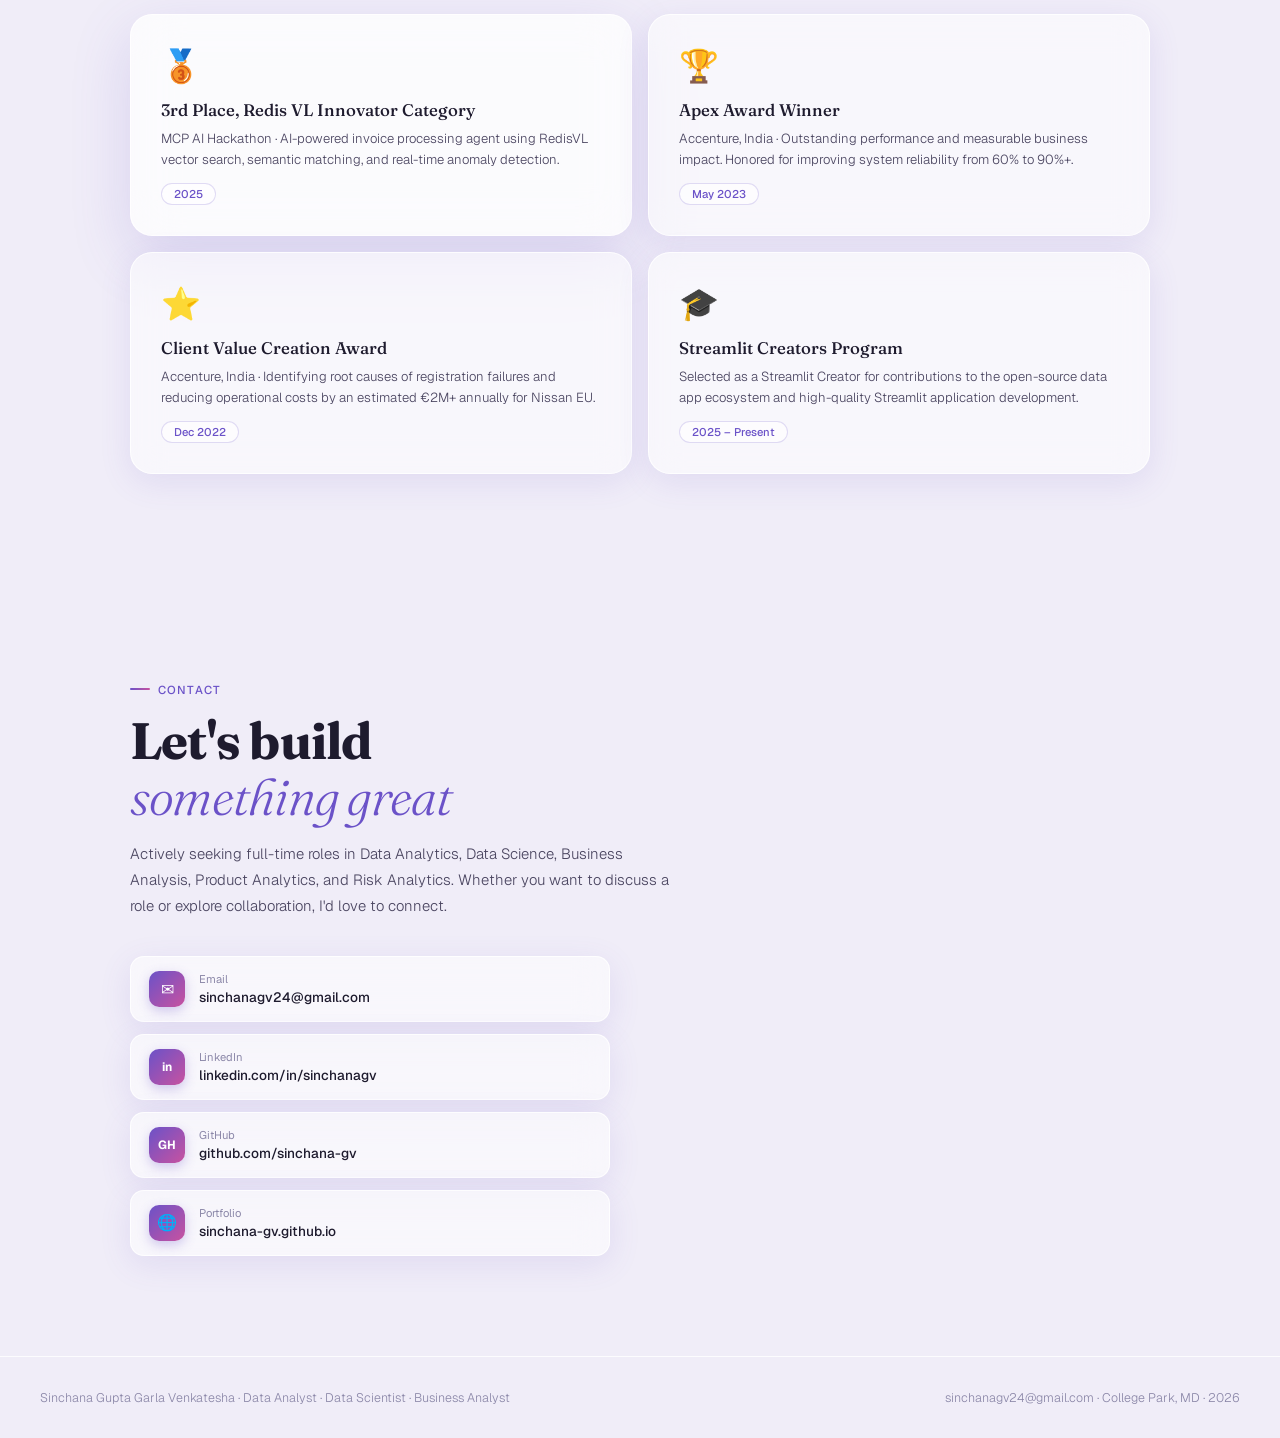
==== commit 9022117e: "Update index.html" ====
--- a/index.html
+++ b/index.html
@@ -651,11 +651,11 @@
         </a>
         <a href="https://github.com/sinchana-gv" target="_blank" class="clink glass">
           <div class="clink-icon" style="font-size:0.75rem;font-weight:700;">GH</div>
-          <div><div class="clink-label">GitHub</div><div class="clink-val">github.com/sinchanagv24</div></div>
+          <div><div class="clink-label">GitHub</div><div class="clink-val">github.com/sinchana-gv</div></div>
         </a>
         <a href="https://sinchana-gv.github.io" target="_blank" class="clink glass">
           <div class="clink-icon">🌐</div>
-          <div><div class="clink-label">Portfolio</div><div class="clink-val">sinchanagv24.github.io</div></div>
+          <div><div class="clink-label">Portfolio</div><div class="clink-val">sinchana-gv.github.io</div></div>
         </a>
       </div>
     </div>
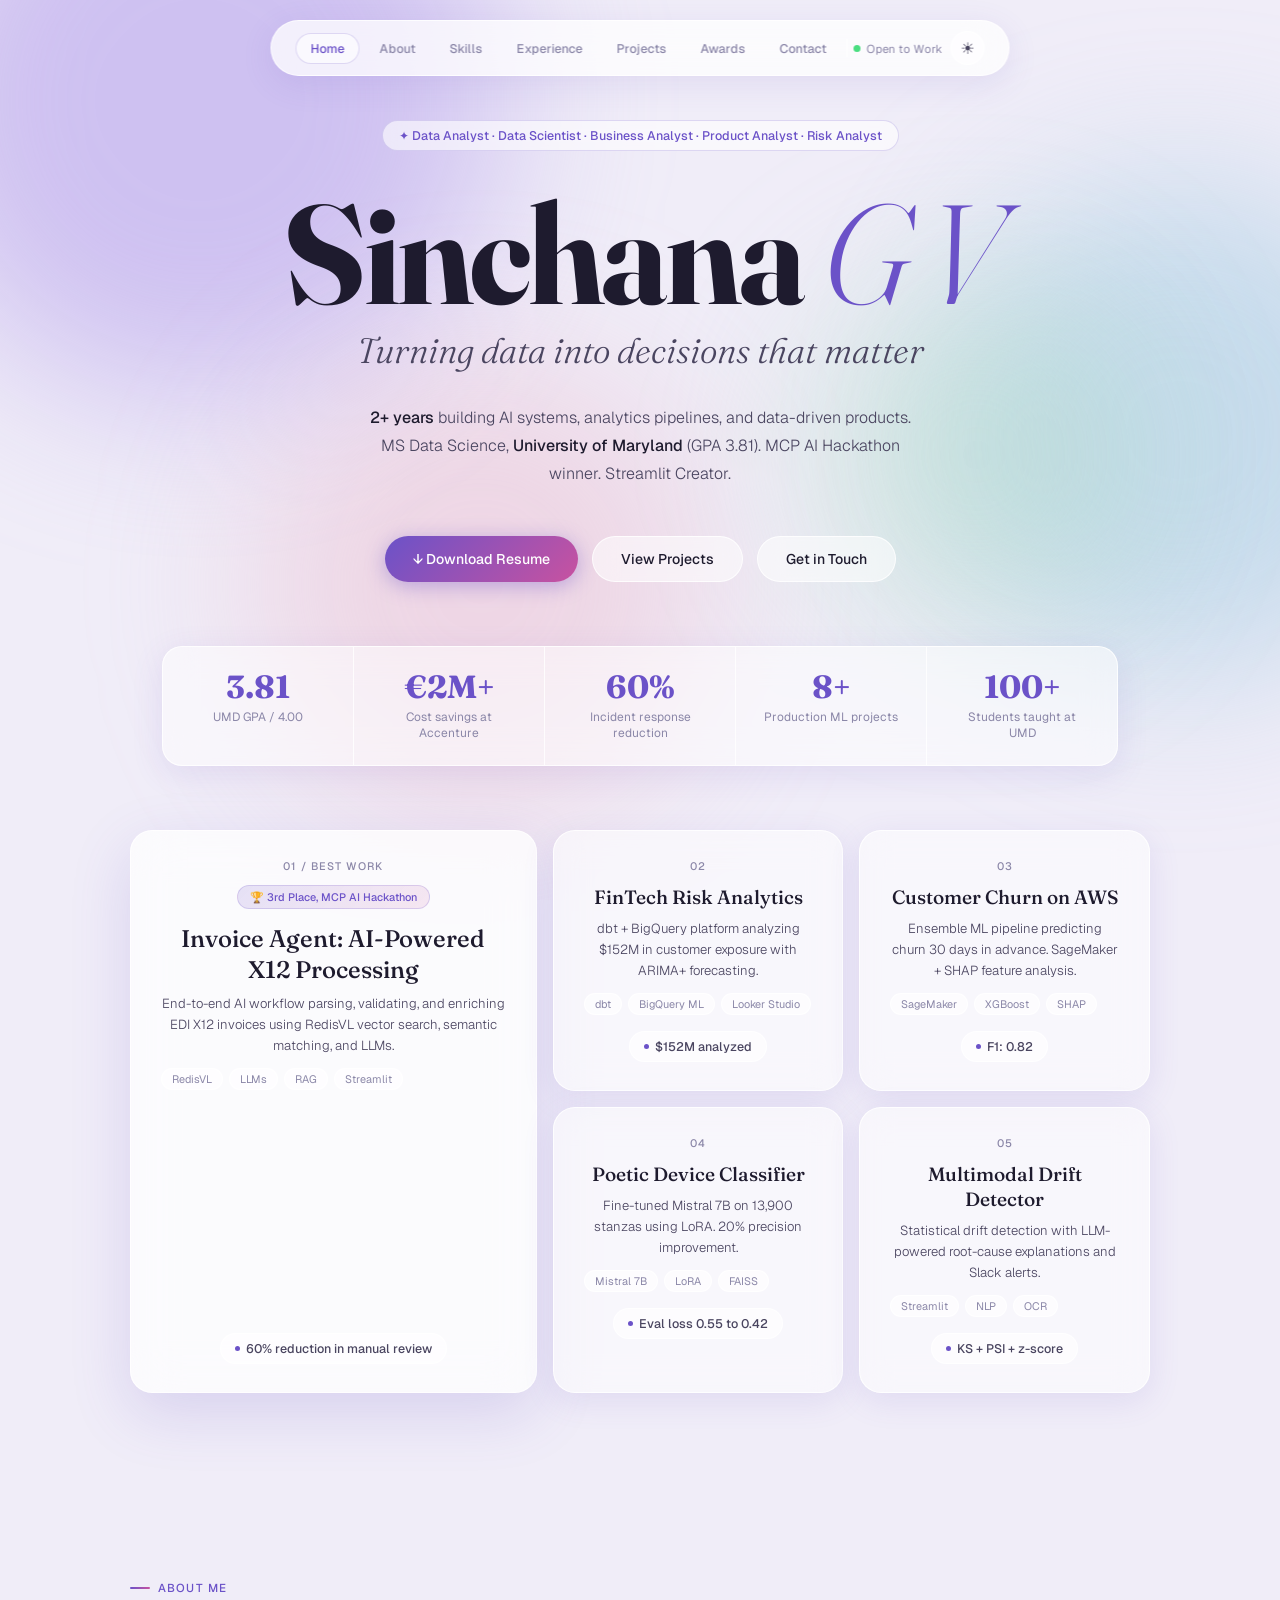
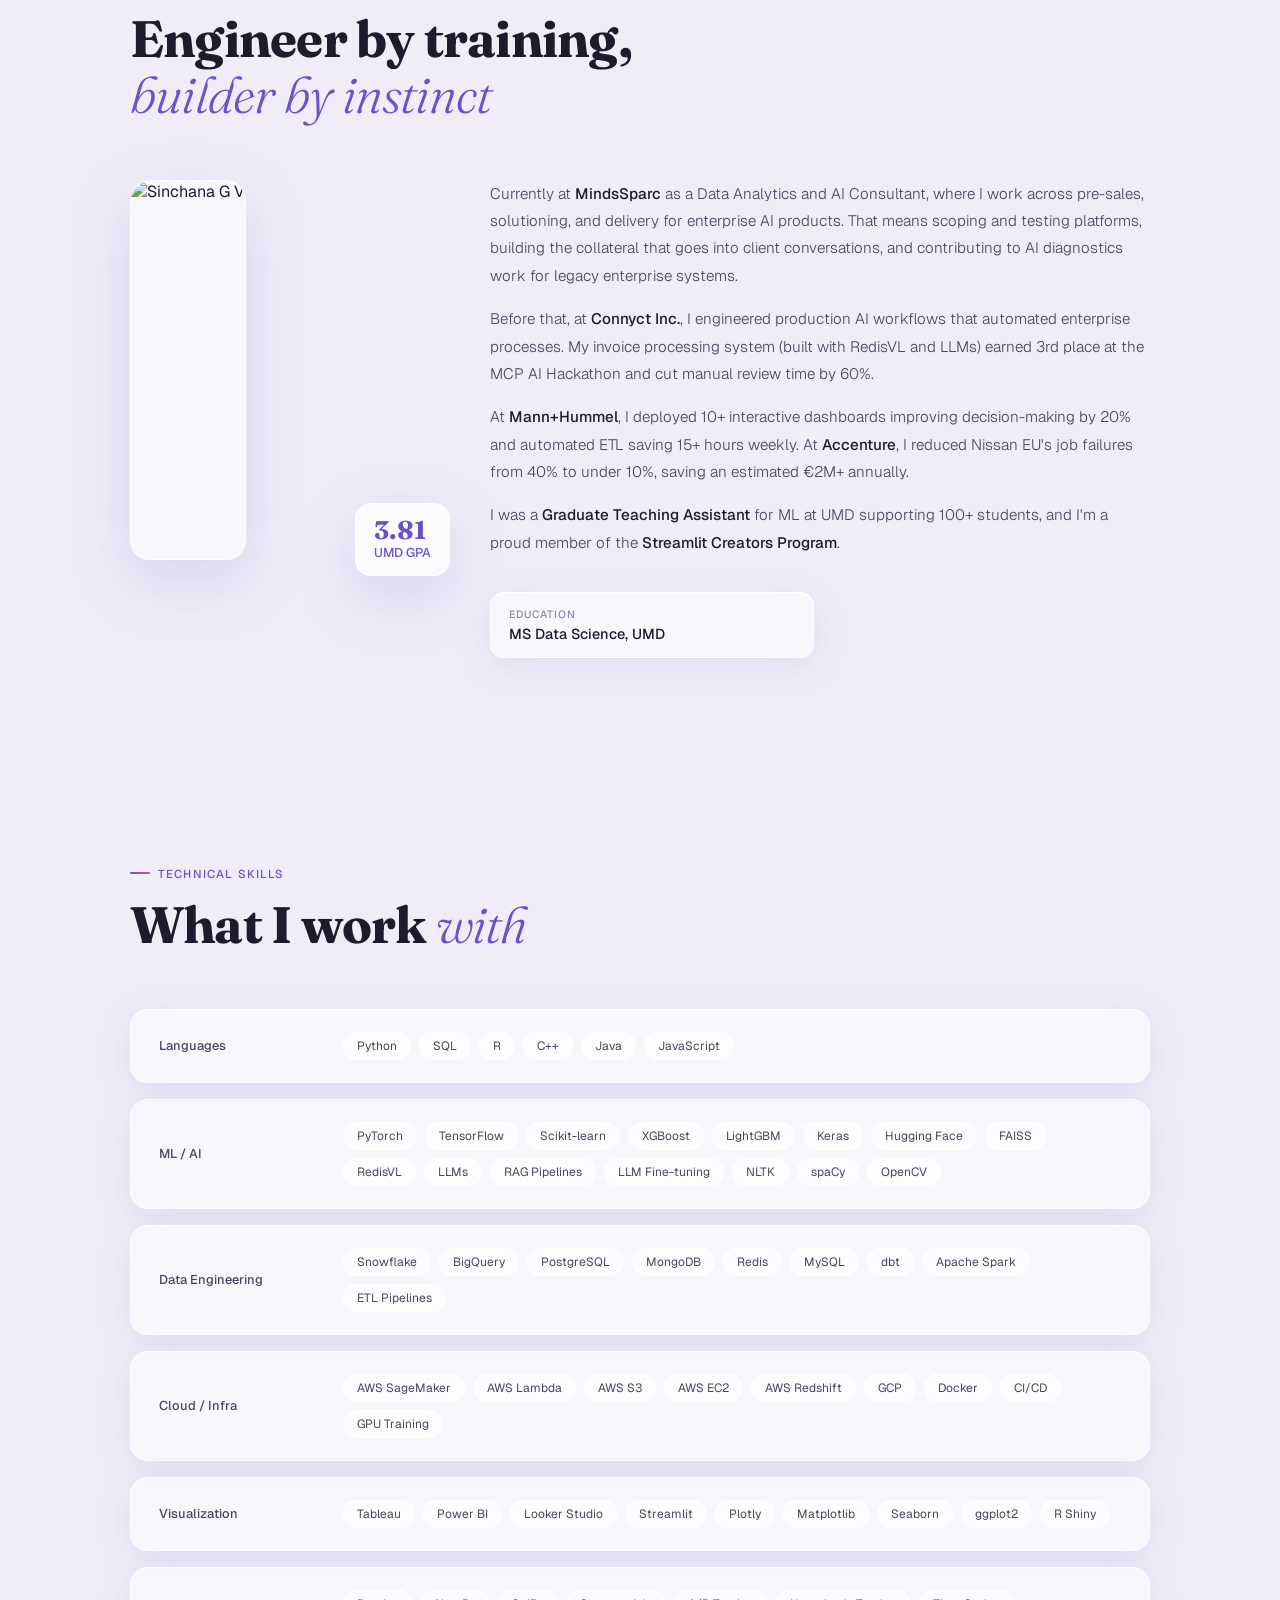
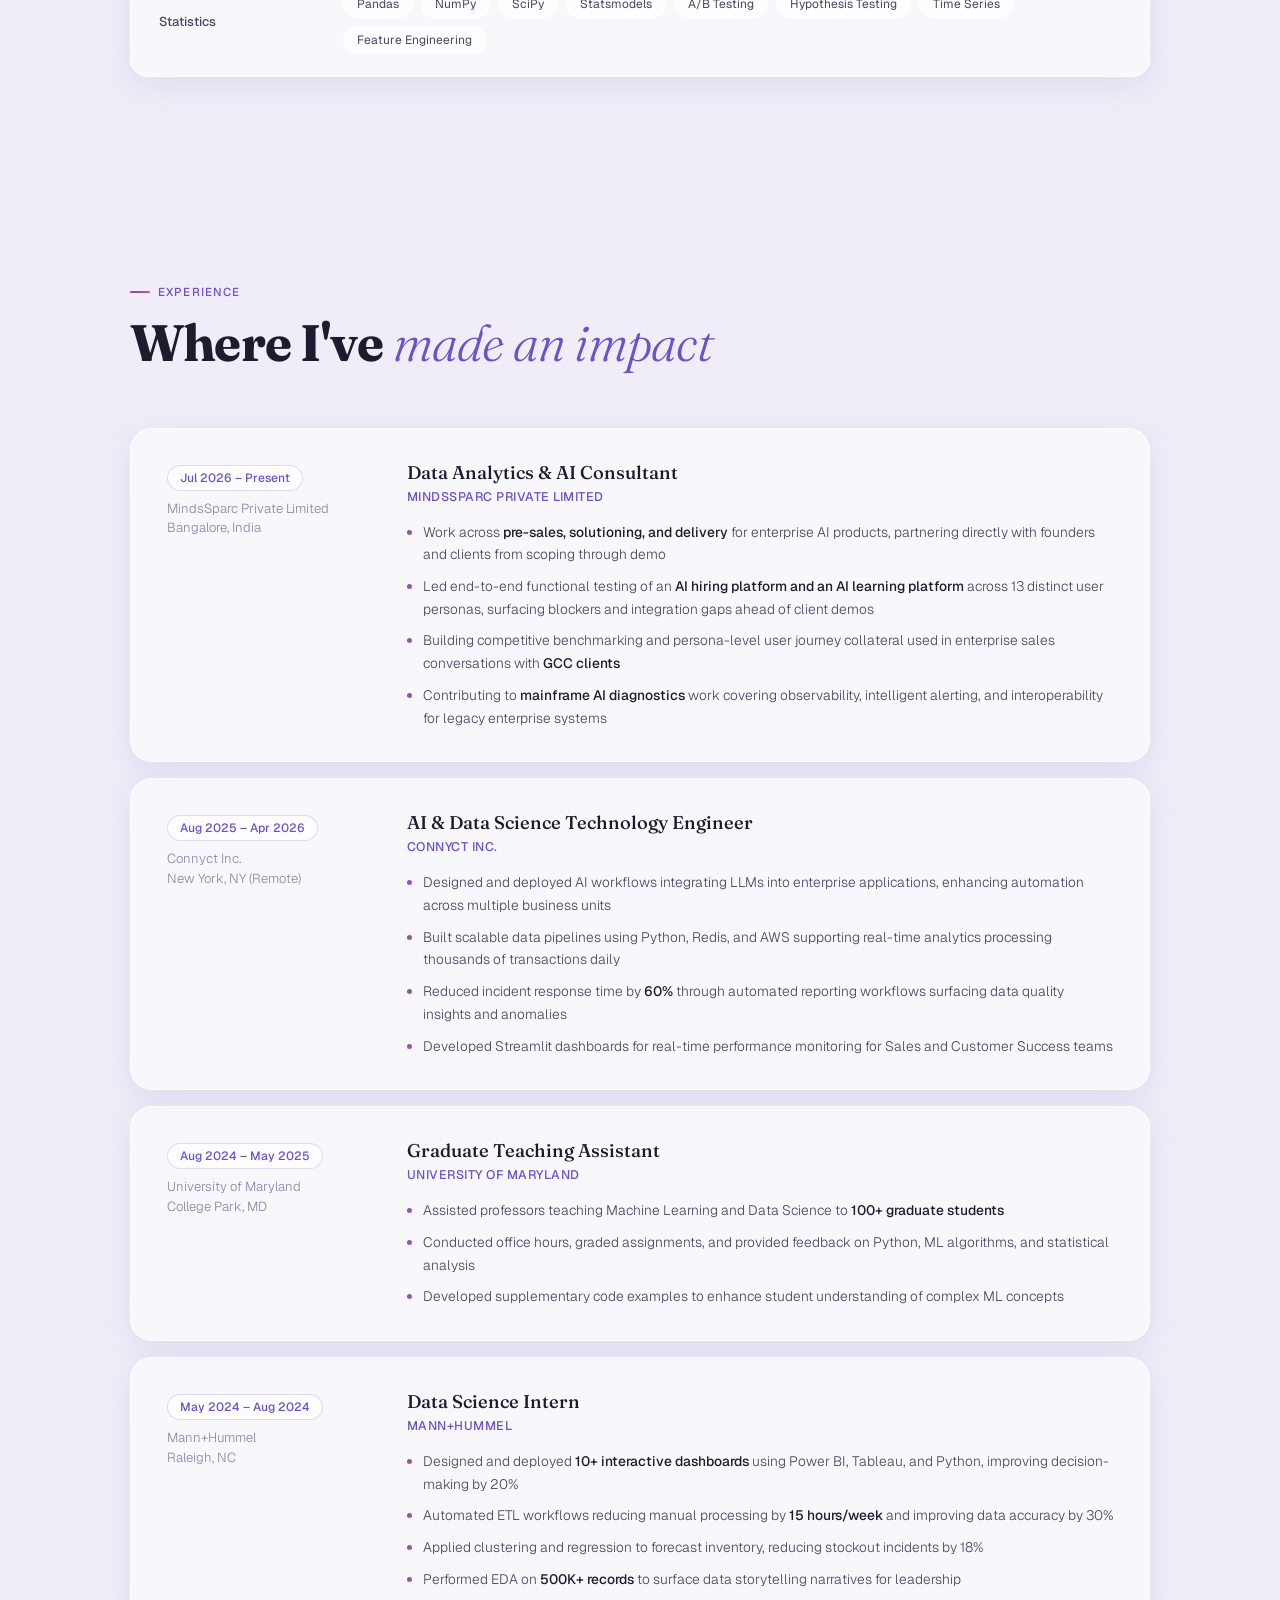
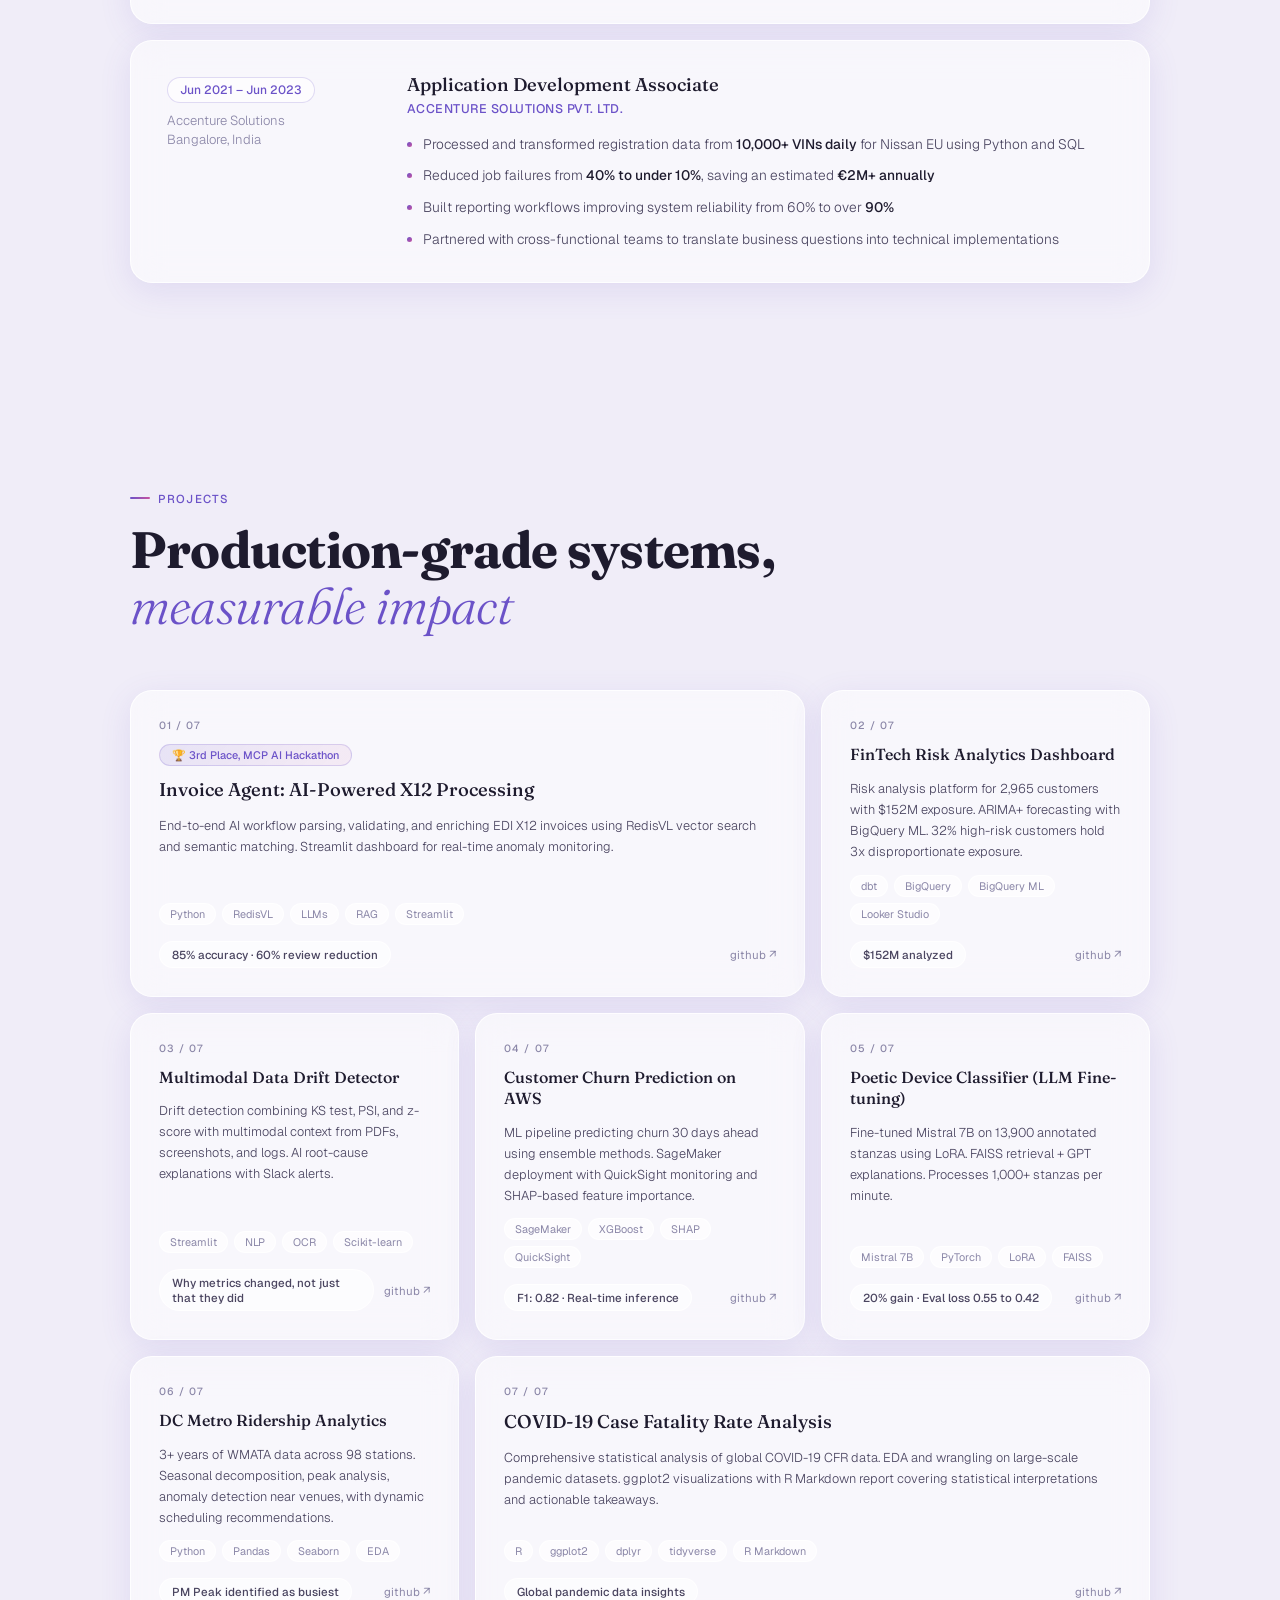
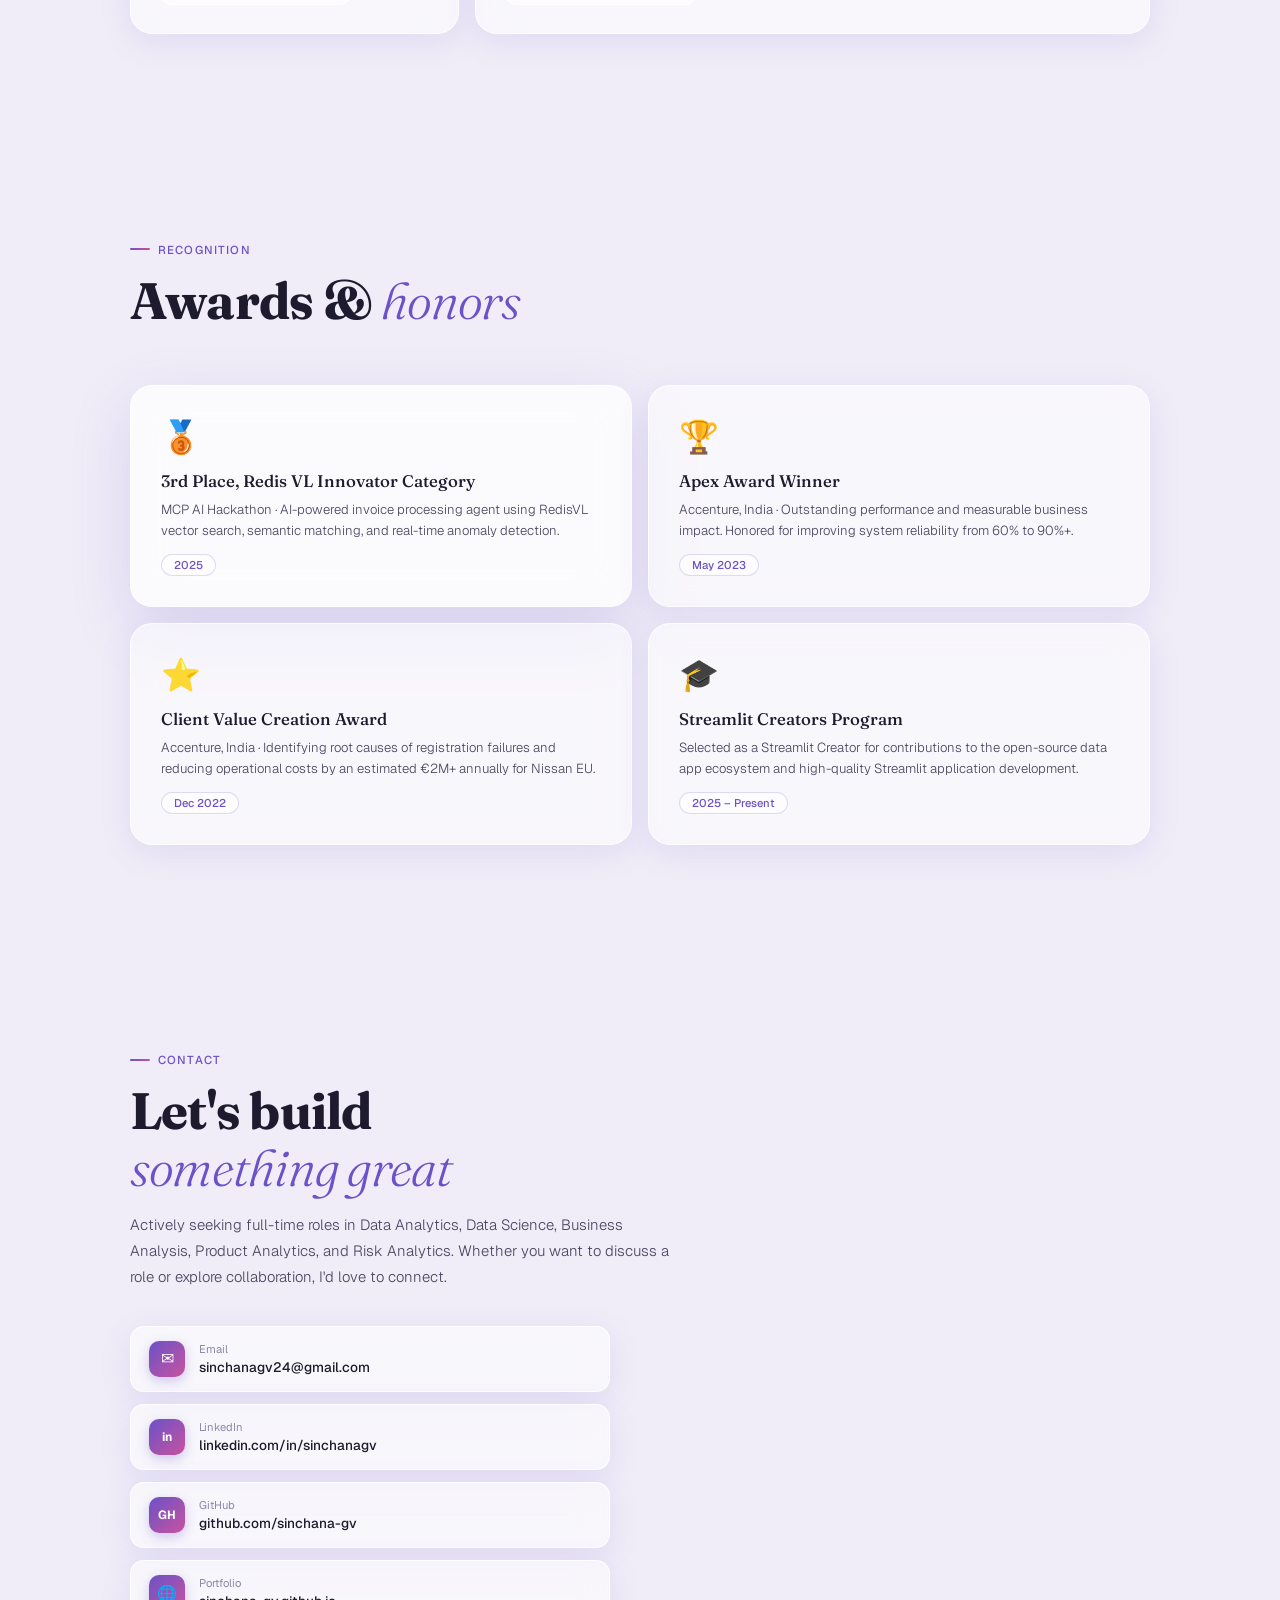
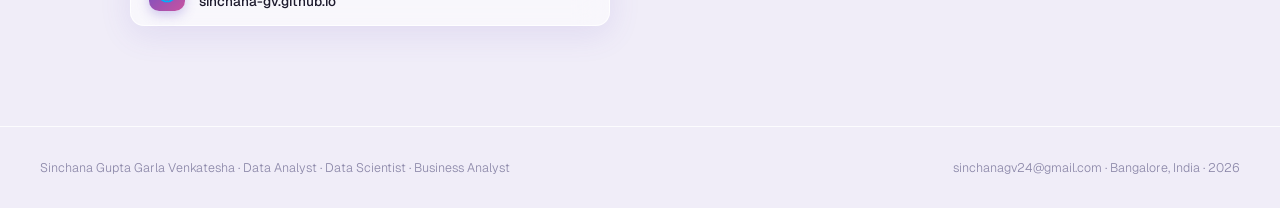
==== commit e088a65f: "Update index.html" ====
--- a/index.html
+++ b/index.html
@@ -366,7 +366,7 @@
       <p class="hero-bio">
         <strong>2+ years</strong> building AI systems, analytics pipelines, and data-driven products.
         MS Data Science, <strong>University of Maryland</strong> (GPA 3.81).
-        MCP AI Hackathon winner. Streamlit Creator. Authorized to work in the US.
+        MCP AI Hackathon winner. Streamlit Creator.
       </p>
       <div class="hero-actions">
         <a href="https://drive.google.com/file/d/10UskaZcPYVKGHwvCNQ_ndmOAbxJNDAQP/view" target="_blank" class="btn-glow btn-primary">↓ Download Resume</a>
@@ -437,14 +437,12 @@
           </div>
         </div>
         <div class="about-text">
-          <p>Currently at <strong>Connyct Inc.</strong> as an AI and Data Science Technology Engineer, I engineer production AI workflows that automate enterprise processes. My invoice processing system (built with RedisVL and LLMs) earned 3rd place at the MCP AI Hackathon, reducing manual review time by 60%.</p>
+          <p>Currently at <strong>MindsSparc</strong> as a Data Analytics and AI Consultant, where I work across pre-sales, solutioning, and delivery for enterprise AI products. That means scoping and testing platforms, building the collateral that goes into client conversations, and contributing to AI diagnostics work for legacy enterprise systems.</p>
+          <p>Before that, at <strong>Connyct Inc.</strong>, I engineered production AI workflows that automated enterprise processes. My invoice processing system (built with RedisVL and LLMs) earned 3rd place at the MCP AI Hackathon and cut manual review time by 60%.</p>
           <p>At <strong>Mann+Hummel</strong>, I deployed 10+ interactive dashboards improving decision-making by 20% and automated ETL saving 15+ hours weekly. At <strong>Accenture</strong>, I reduced Nissan EU's job failures from 40% to under 10%, saving an estimated €2M+ annually.</p>
-          <p>I serve as a <strong>Graduate Teaching Assistant</strong> for ML at UMD supporting 100+ students, and I'm a proud member of the <strong>Streamlit Creators Program</strong>.</p>
+          <p>I was a <strong>Graduate Teaching Assistant</strong> for ML at UMD supporting 100+ students, and I'm a proud member of the <strong>Streamlit Creators Program</strong>.</p>
           <div class="about-meta-grid">
-            <div class="meta-chip glass"><div class="meta-chip-label">Location</div><div class="meta-chip-val">College Park, MD</div></div>
             <div class="meta-chip glass"><div class="meta-chip-label">Education</div><div class="meta-chip-val">MS Data Science, UMD</div></div>
-            <div class="meta-chip glass"><div class="meta-chip-label">Work Auth</div><div class="meta-chip-val">F1 OPT, no sponsorship</div></div>
-            <div class="meta-chip glass"><div class="meta-chip-label">Availability</div><div class="meta-chip-val">Immediately</div></div>
           </div>
         </div>
       </div>
@@ -475,7 +473,23 @@
       <div class="exp-cards">
         <div class="exp-card glass">
           <div class="exp-aside">
-            <span class="exp-date">Aug 2025 – Present</span>
+            <span class="exp-date">Jul 2026 – Present</span>
+            <div class="exp-where">MindsSparc Private Limited<br>Bangalore, India</div>
+          </div>
+          <div>
+            <div class="exp-role">Data Analytics &amp; AI Consultant</div>
+            <div class="exp-co">MindsSparc Private Limited</div>
+            <ul class="exp-bullets">
+              <li>Work across <strong>pre-sales, solutioning, and delivery</strong> for enterprise AI products, partnering directly with founders and clients from scoping through demo</li>
+              <li>Led end-to-end functional testing of an <strong>AI hiring platform and an AI learning platform</strong> across 13 distinct user personas, surfacing blockers and integration gaps ahead of client demos</li>
+              <li>Building competitive benchmarking and persona-level user journey collateral used in enterprise sales conversations with <strong>GCC clients</strong></li>
+              <li>Contributing to <strong>mainframe AI diagnostics</strong> work covering observability, intelligent alerting, and interoperability for legacy enterprise systems</li>
+            </ul>
+          </div>
+        </div>
+        <div class="exp-card glass">
+          <div class="exp-aside">
+            <span class="exp-date">Aug 2025 – Apr 2026</span>
             <div class="exp-where">Connyct Inc.<br>New York, NY (Remote)</div>
           </div>
           <div>
@@ -665,7 +679,7 @@
 
 <footer>
   <span>Sinchana Gupta Garla Venkatesha · Data Analyst · Data Scientist · Business Analyst</span>
-  <span>sinchanagv24@gmail.com · College Park, MD · 2026</span>
+  <span>sinchanagv24@gmail.com · Bangalore, India · 2026</span>
 </footer>
 
 <script>
@@ -686,5 +700,3 @@
 </script>
 </body>
 </html>
-
-
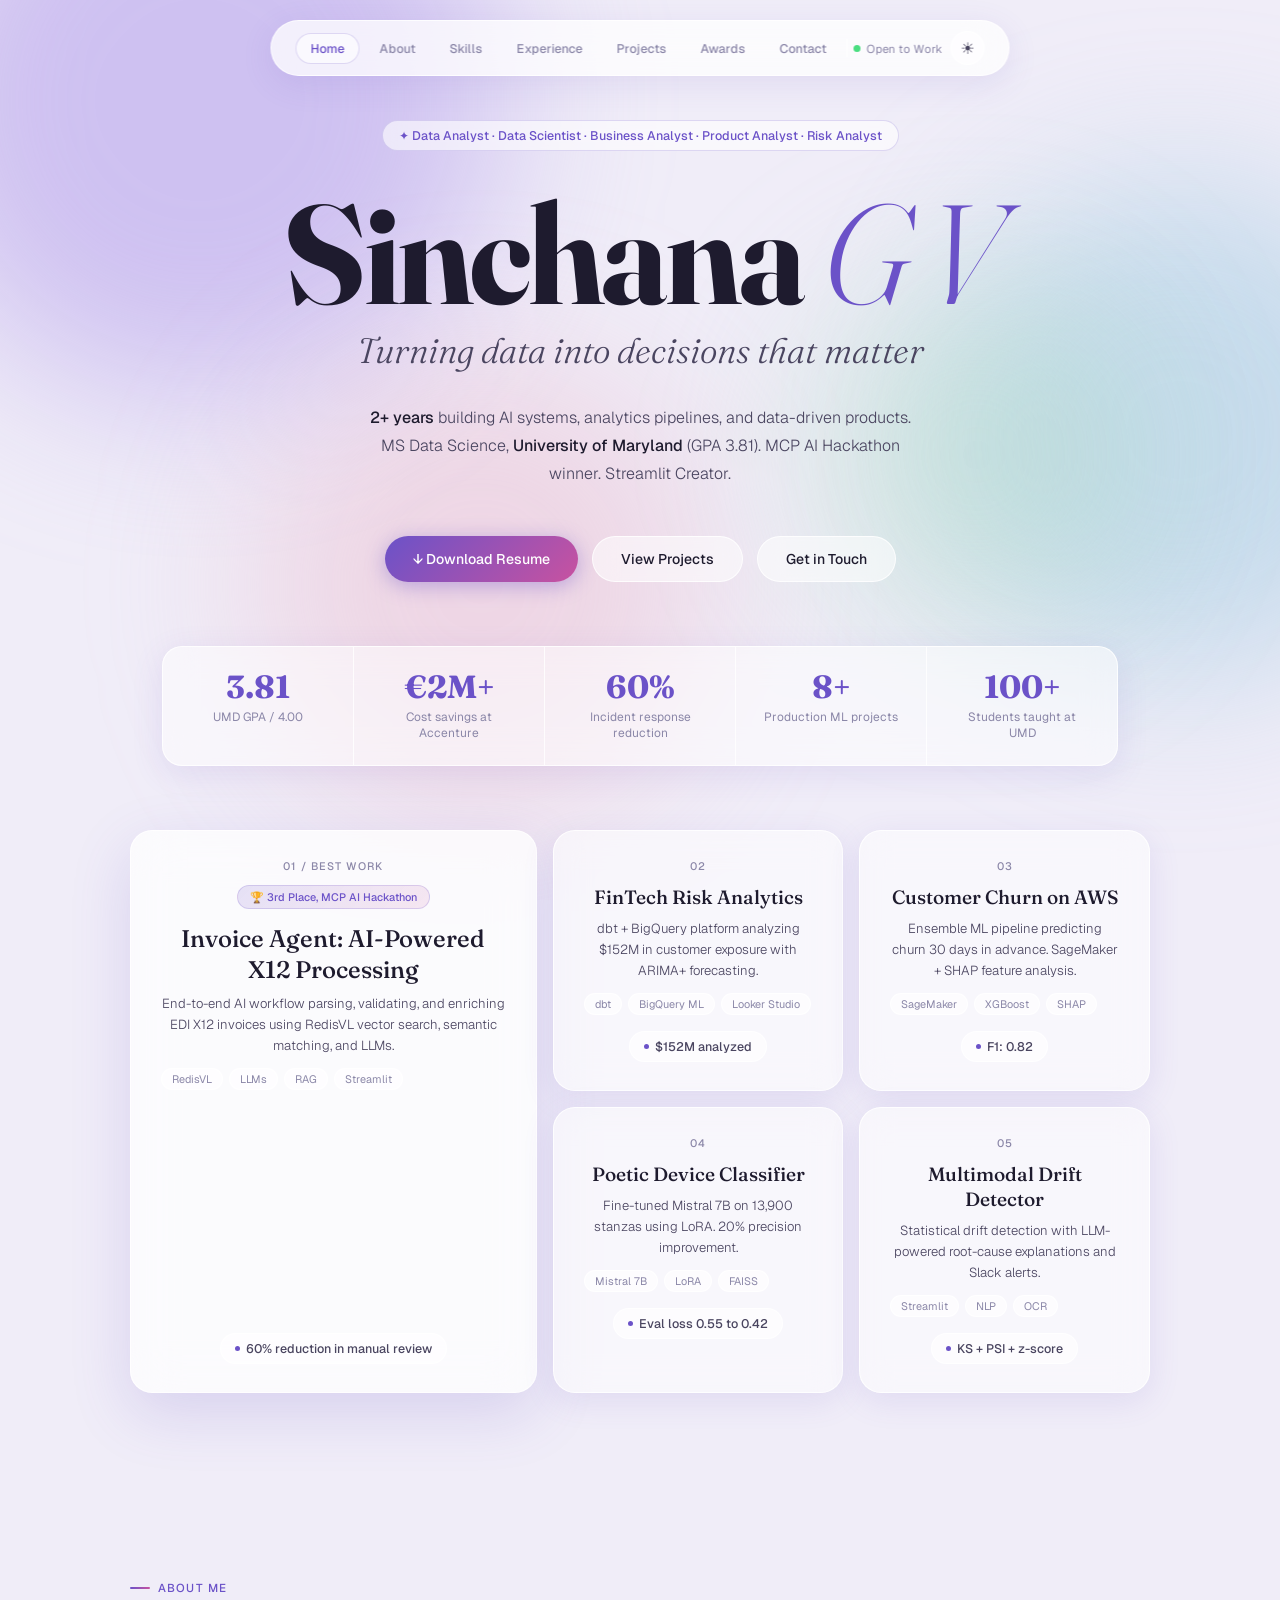
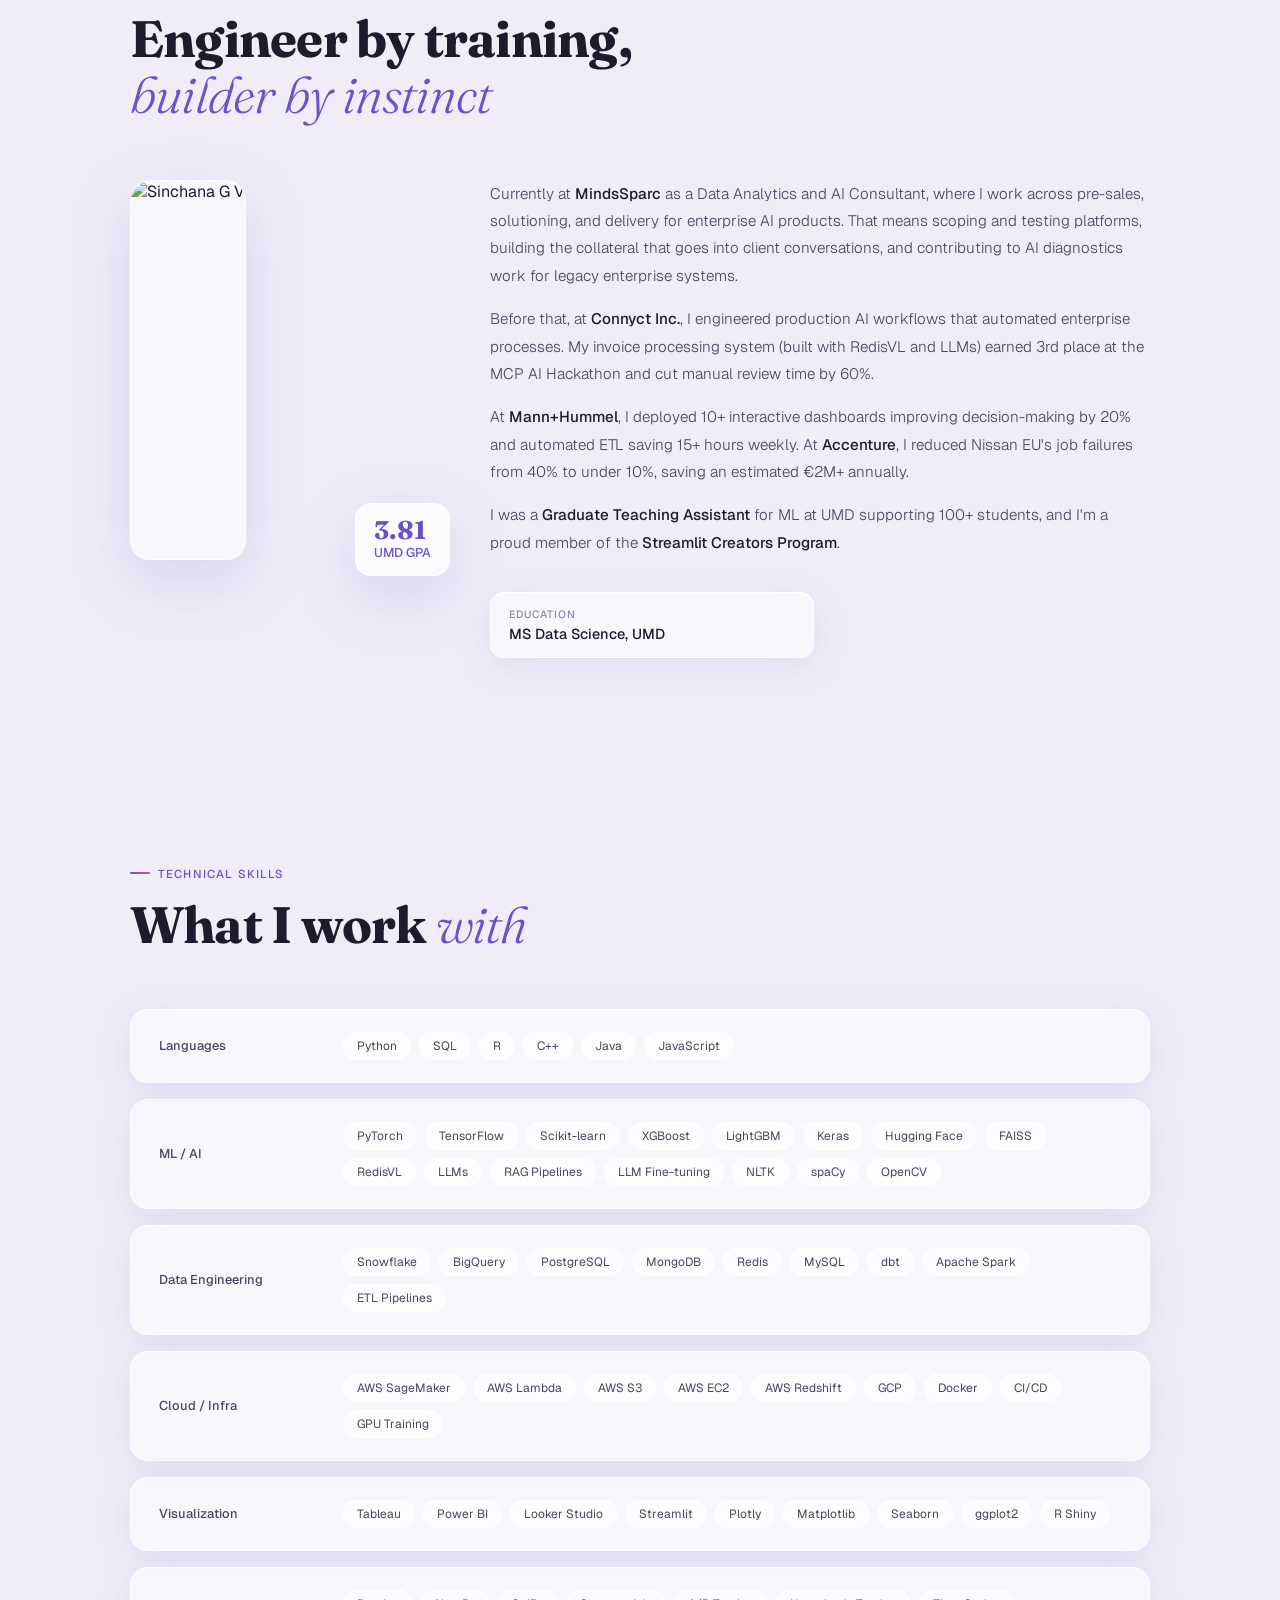
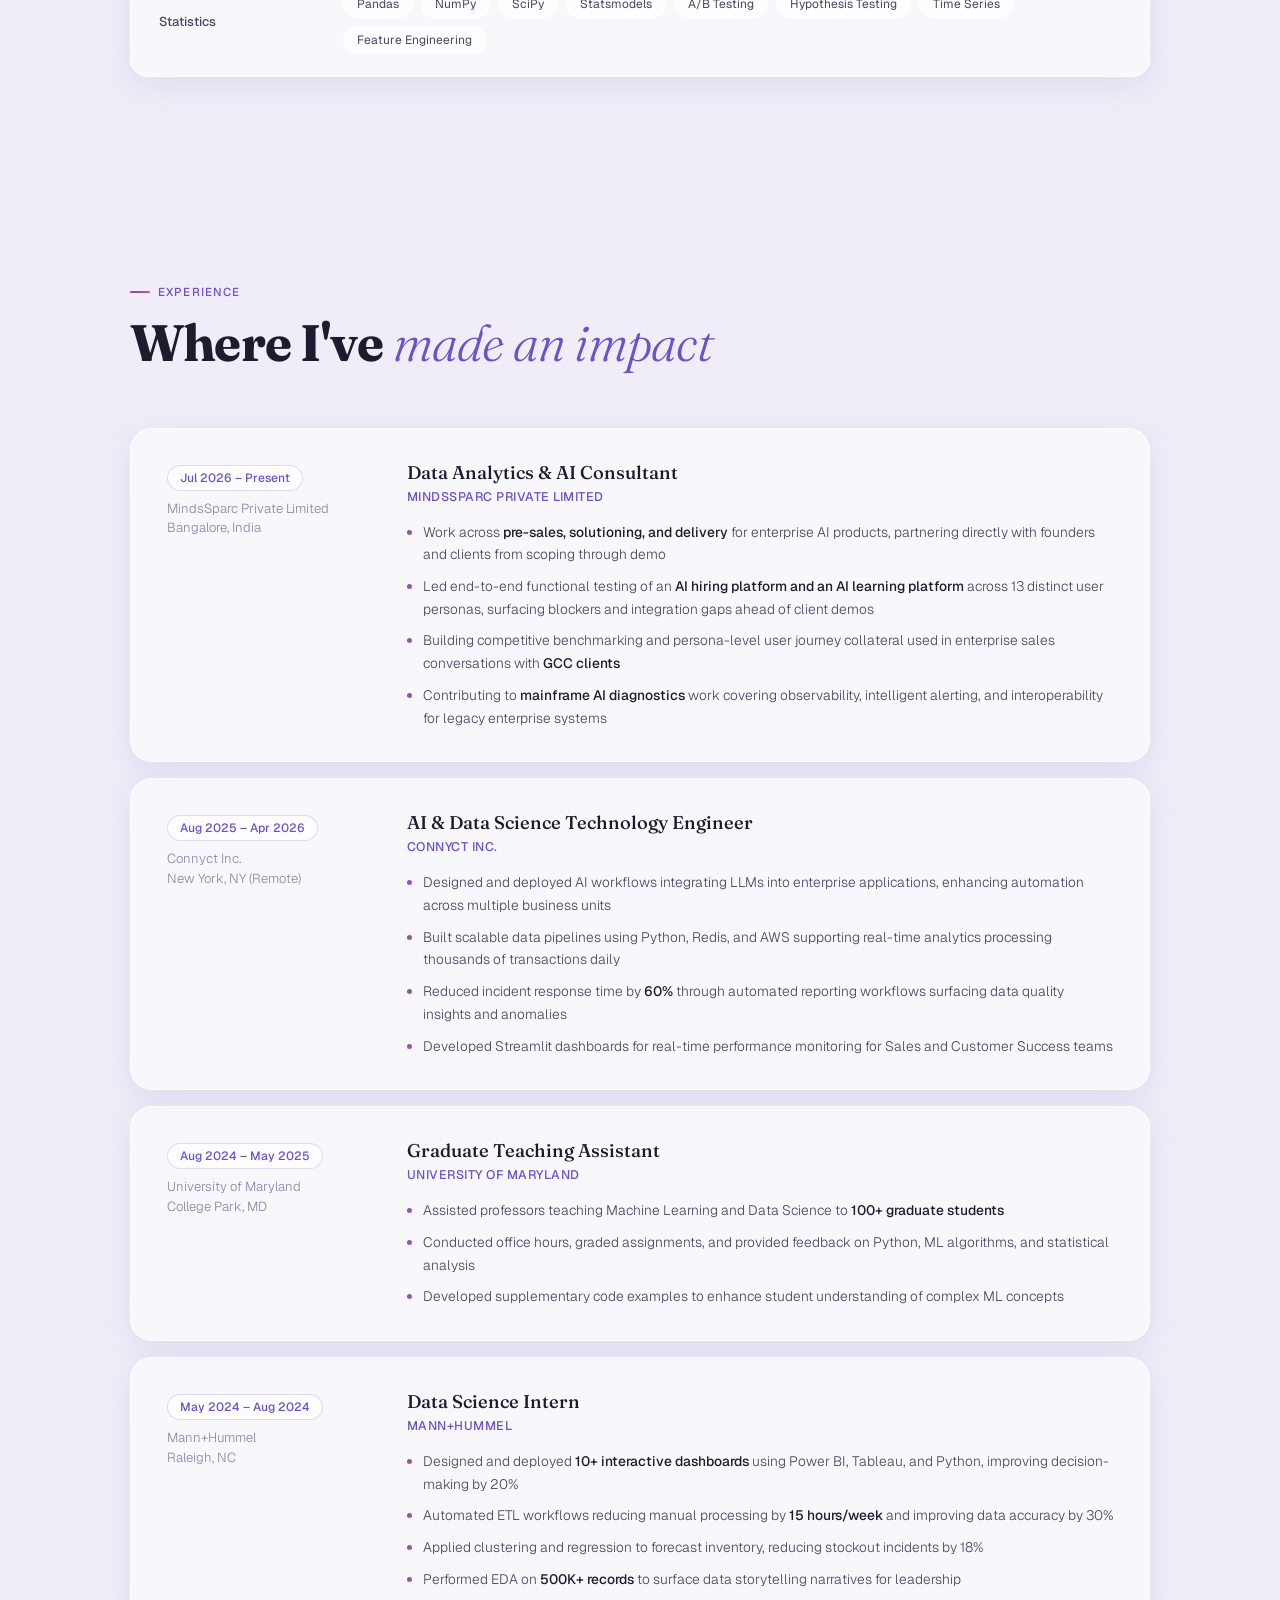
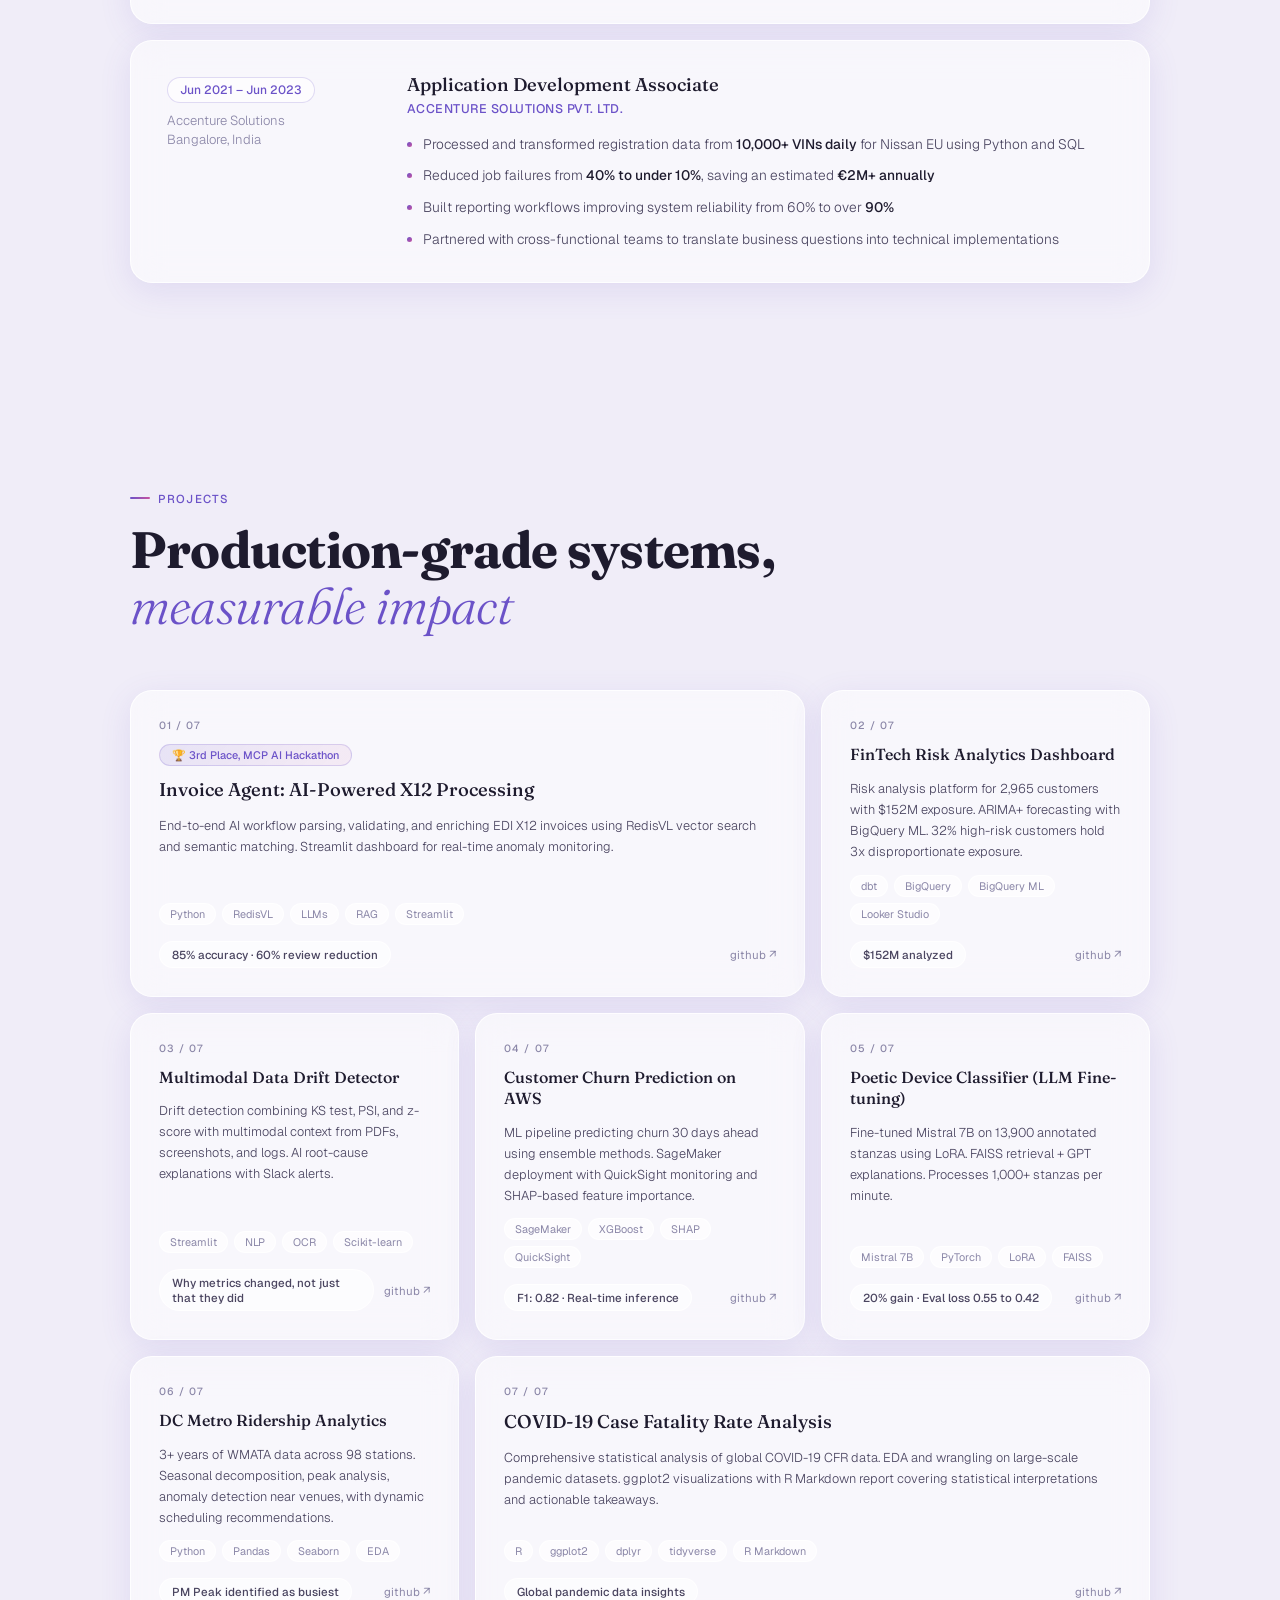
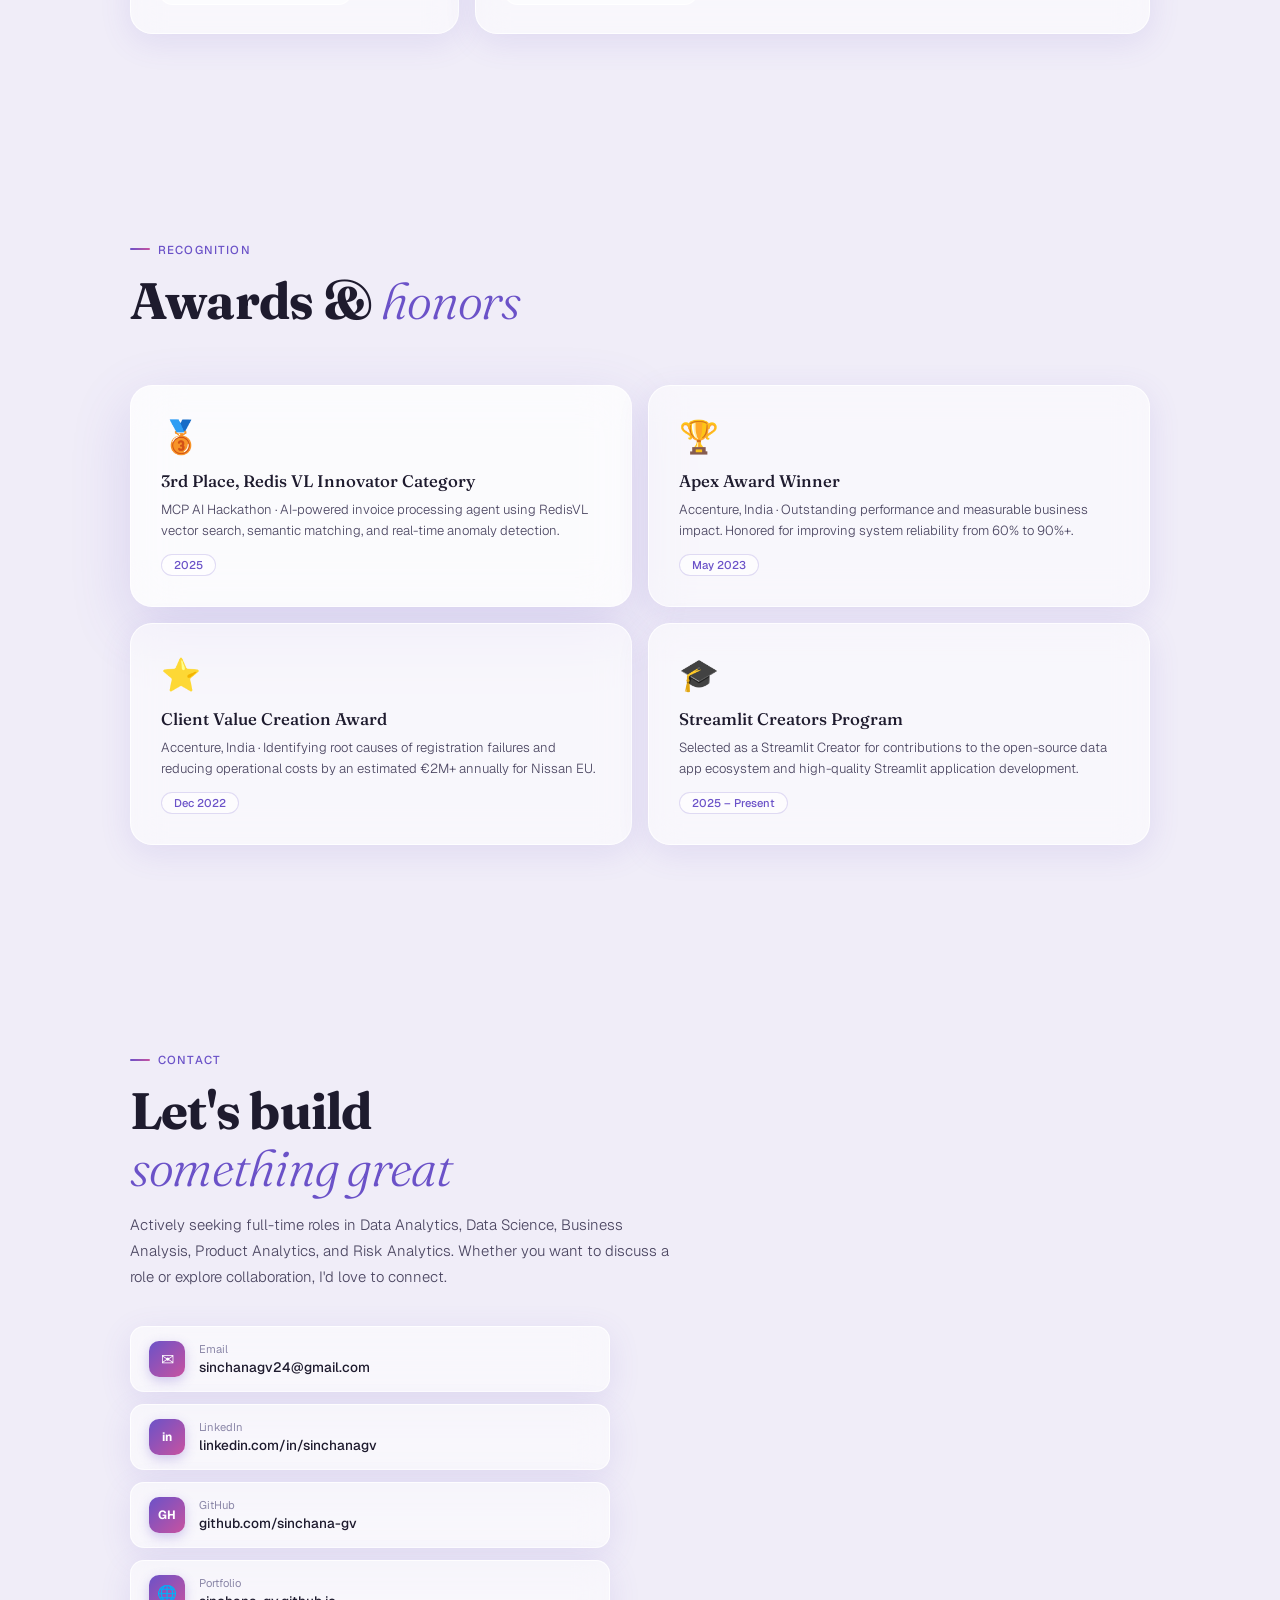
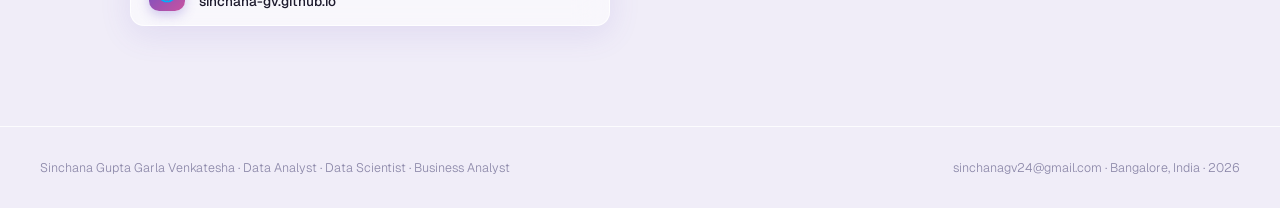
==== commit 43458204: "Update index.html" ====
--- a/index.html
+++ b/index.html
@@ -369,7 +369,7 @@
         MCP AI Hackathon winner. Streamlit Creator.
       </p>
       <div class="hero-actions">
-        <a href="https://drive.google.com/file/d/10UskaZcPYVKGHwvCNQ_ndmOAbxJNDAQP/view" target="_blank" class="btn-glow btn-primary">↓ Download Resume</a>
+        <a href="https://drive.google.com/file/d/1phN-U2DUWKbVH_GwSfwJCjWyhyonXGmc/view?usp=drive_link" target="_blank" class="btn-glow btn-primary">↓ Download Resume</a>
         <a href="#projects" class="btn-glow btn-ghost">View Projects</a>
         <a href="mailto:sinchanagv24@gmail.com" class="btn-glow btn-ghost">Get in Touch</a>
       </div>
